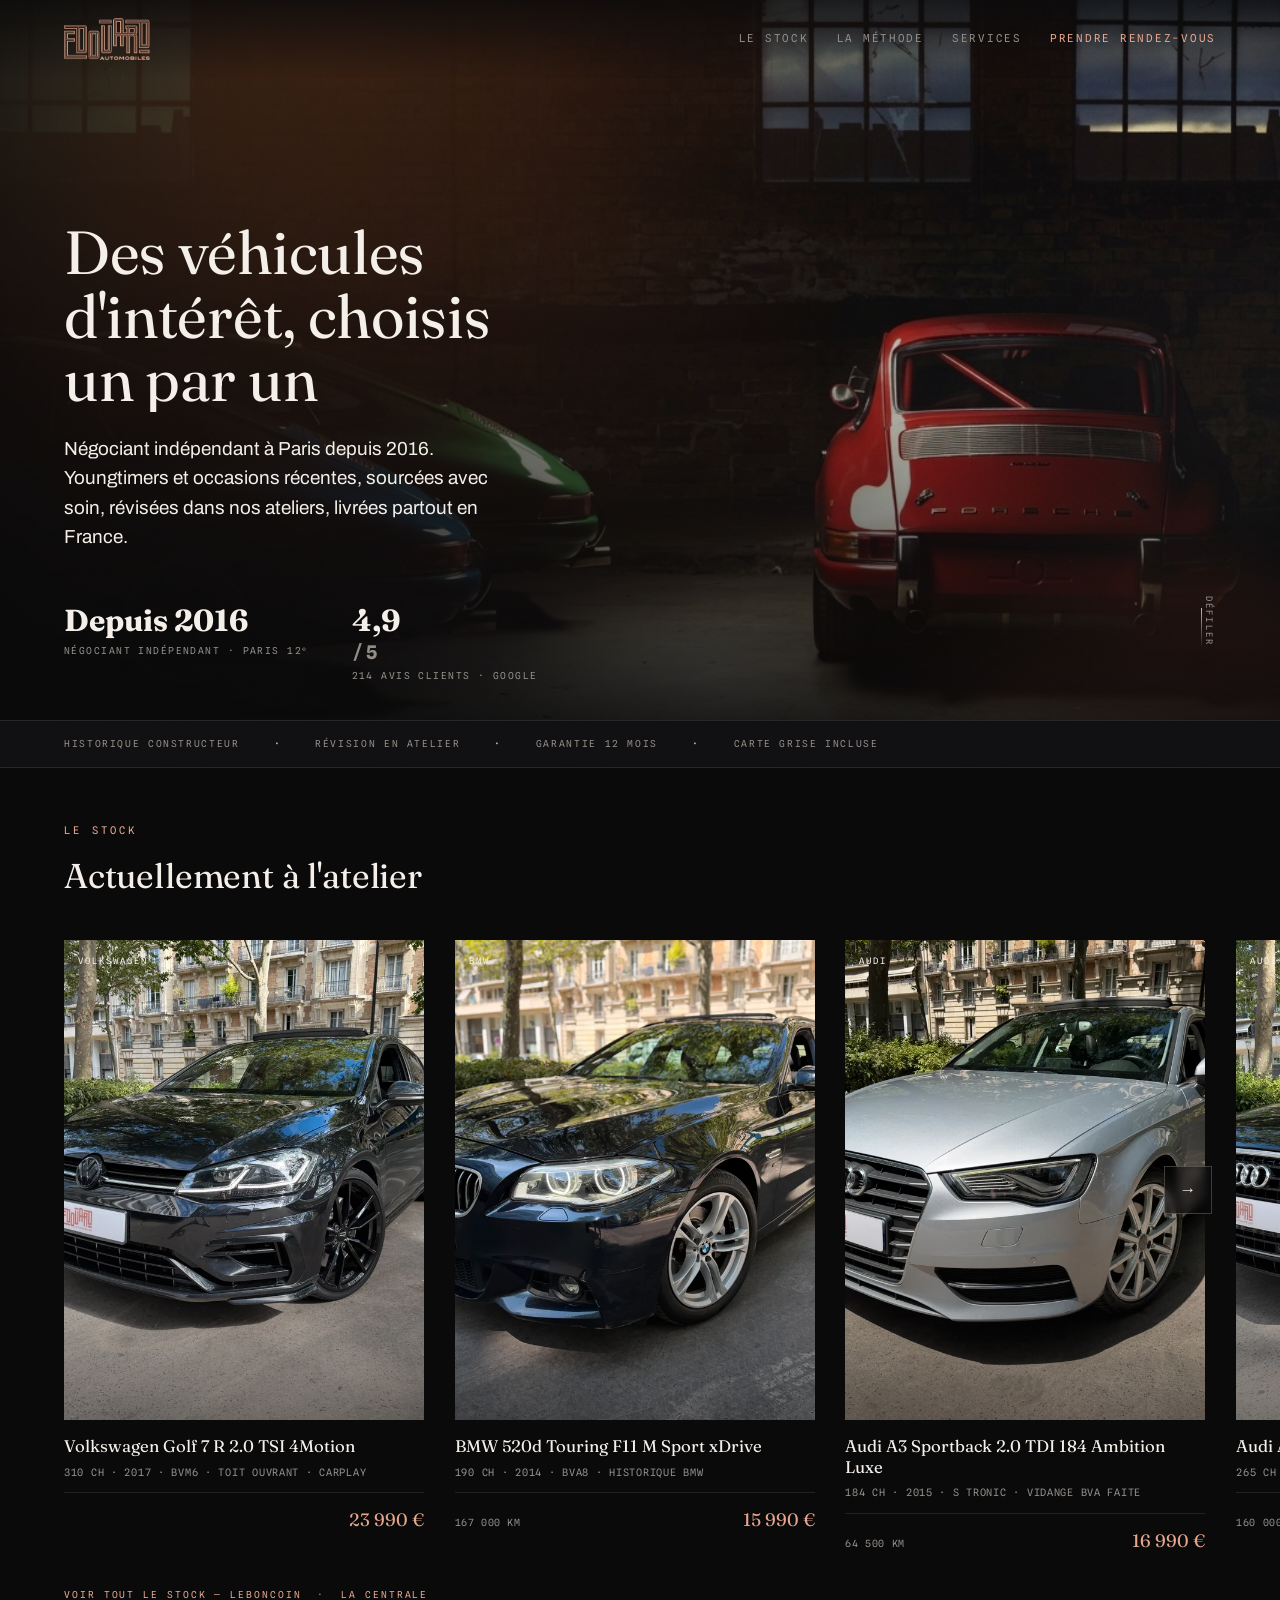
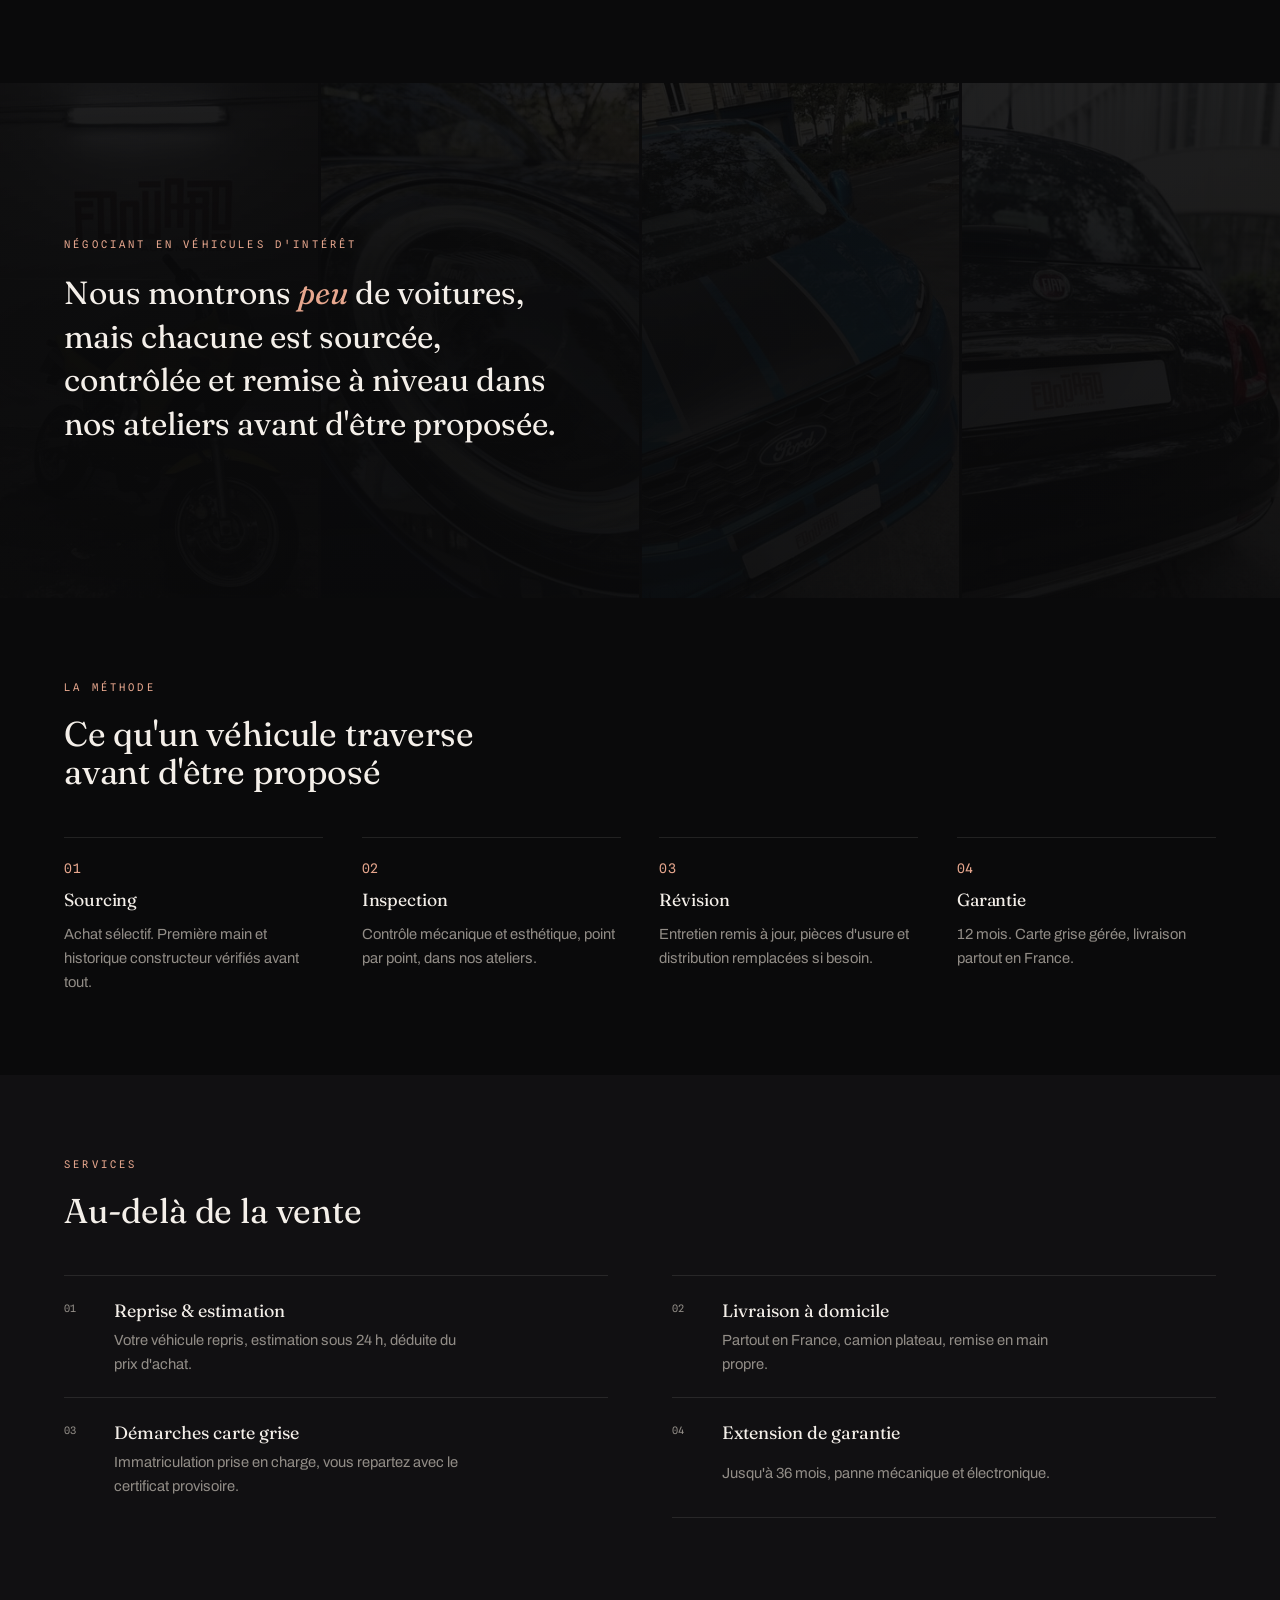
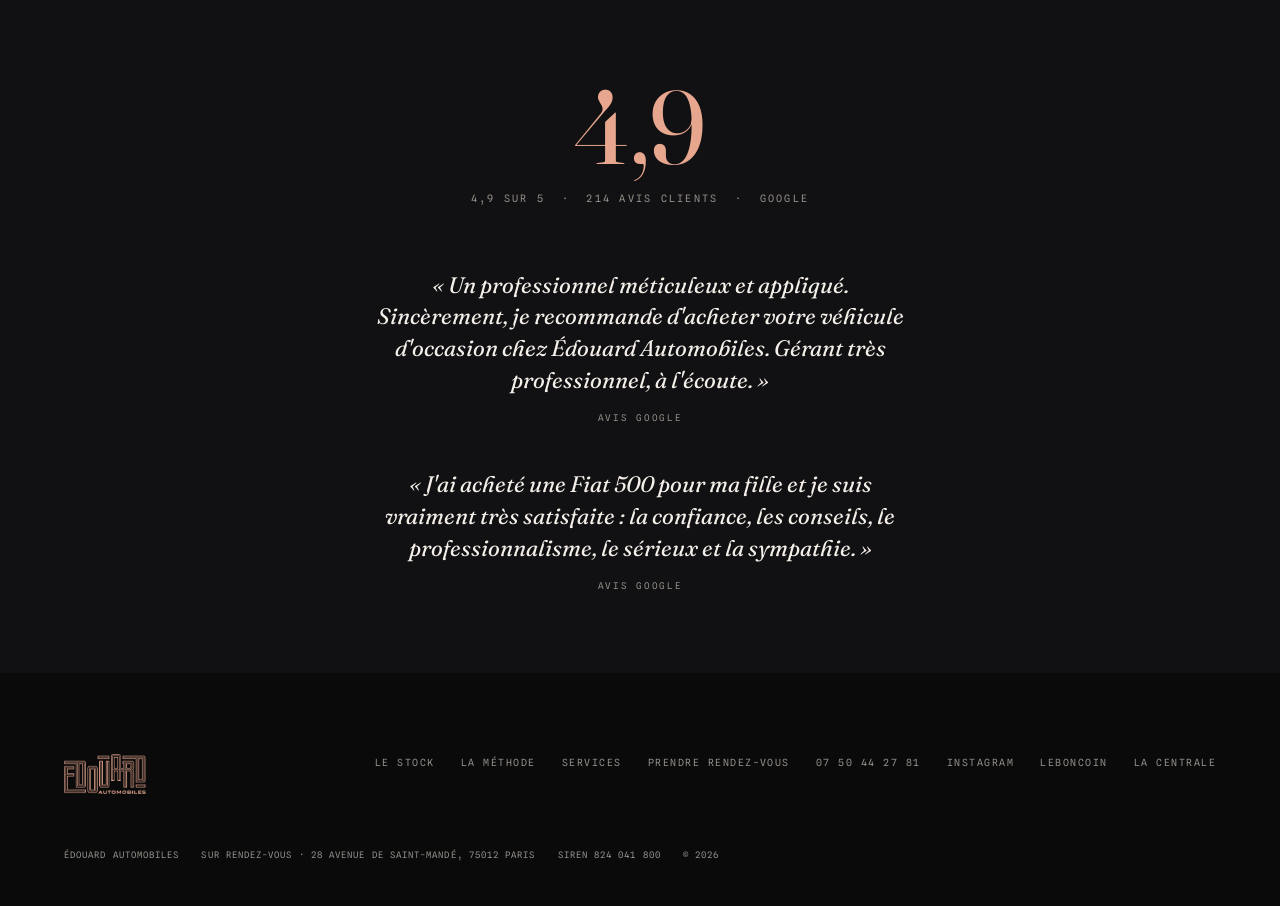
==== index.html @ 1b552046 "Mobile : hero moins compact (100svh, plus d'air) + « 4,9/5 » non sécable Co-Authored-By: Claude Sonn" ====
<!DOCTYPE html>
<html lang="fr">
<head>
<meta charset="UTF-8" />
<meta name="viewport" content="width=device-width, initial-scale=1" />
<title>Édouard Automobiles — Négociant en véhicules d'intérêt à Paris 12ᵉ</title>
<meta name="description" content="Négociant indépendant depuis 2016. Youngtimers et occasions récentes sourcées avec soin, révisées en atelier, garanties 12 mois. Livraison partout en France. Visite sur rendez-vous, Paris 12ᵉ." />
<meta name="theme-color" content="#0a0a0b" />
<link rel="icon" href="assets/favicon.svg" type="image/svg+xml" />
<meta property="og:title" content="Édouard Automobiles" />
<meta property="og:description" content="Négociant en véhicules d'intérêt à Paris 12ᵉ depuis 2016. Sélection, atelier, garantie 12 mois, livraison France entière." />
<meta property="og:image" content="assets/img/youngtimerporsche.jpg" />
<meta property="og:type" content="website" />
<meta property="og:locale" content="fr_FR" />
<link rel="preconnect" href="https://fonts.googleapis.com" />
<link rel="preconnect" href="https://fonts.gstatic.com" crossorigin />
<link href="https://fonts.googleapis.com/css2?family=Archivo:wght@400;500;600&family=Fraunces:ital,opsz,wght@0,9..144,400;0,9..144,500;1,9..144,400&family=Spline+Sans+Mono:wght@400;500&display=swap" rel="stylesheet" />
<link rel="stylesheet" href="assets/styles.css?v=15" />
<script type="application/ld+json">
{
  "@context": "https://schema.org",
  "@type": "AutoDealer",
  "name": "Édouard Automobiles",
  "description": "Négociant indépendant en véhicules d'intérêt : youngtimers et occasions récentes, sourcées, révisées en atelier et garanties 12 mois.",
  "email": "edouard.automobiles@gmail.com",
  "telephone": "+33750442781",
  "priceRange": "€€",
  "address": {
    "@type": "PostalAddress",
    "streetAddress": "28 avenue de Saint-Mandé",
    "postalCode": "75012",
    "addressLocality": "Paris",
    "addressCountry": "FR"
  },
  "areaServed": "France",
  "openingHoursSpecification": [
    { "@type": "OpeningHoursSpecification", "dayOfWeek": ["Monday","Tuesday","Wednesday","Thursday","Friday"], "opens": "09:00", "closes": "18:30" },
    { "@type": "OpeningHoursSpecification", "dayOfWeek": "Saturday", "opens": "09:00", "closes": "13:00" }
  ],
  "aggregateRating": {
    "@type": "AggregateRating",
    "ratingValue": "4.9",
    "reviewCount": "214",
    "bestRating": "5"
  },
  "sameAs": [
    "https://www.instagram.com/edouard.automobiles/",
    "https://www.leboncoin.fr/boutique/53427/edouard_automobiles.htm",
    "https://pros.lacentrale.fr/C044104/"
  ]
}
</script>
</head>
<body>

<div class="intro" id="intro" aria-hidden="true">
  <img src="assets/img/logo-edouard.png" alt="" />
</div>

<header class="hd" id="hd">
  <a href="#top" class="hd-logo" aria-label="Édouard Automobiles — accueil">
    <img src="assets/img/logo-edouard.png" alt="Édouard Automobiles" />
  </a>
  <nav class="nav" id="nav" aria-label="Navigation principale">
    <a href="#stock">Le stock</a>
    <a href="#methode">La méthode</a>
    <a href="#services">Services</a>
    <a href="contact.html" class="n-cta">Prendre rendez-vous</a>
  </nav>
  <button class="burger" id="burger" aria-expanded="false" aria-controls="nav" aria-label="Ouvrir le menu">
    <span></span><span></span><span></span>
  </button>
</header>

<main id="main">
<span id="top"></span>

<!-- ===================== HERO ===================== -->
<section class="hero" id="hero">
  <div class="hero-media" id="hero-media">
    <img src="assets/img/youngtimerporsche.jpg" alt="Trois youngtimers dans l'atelier au petit matin" fetchpriority="high" />
  </div>
  <div class="hero-in">
    <h1>
      <span class="line"><span>Des véhicules</span></span>
      <span class="line"><span>d'intérêt, choisis</span></span>
      <span class="line"><span>un par un</span></span>
    </h1>
    <p class="lede measure">Négociant indépendant à Paris depuis 2016. Youngtimers et occasions
      récentes, sourcées avec soin, révisées dans nos ateliers, livrées partout en France.</p>
    <div class="hero-stats">
      <div class="stat"><b>Depuis 2016</b><span>Négociant indépendant · Paris 12ᵉ</span></div>
      <div class="stat"><b>4,9<span class="u">/5</span></b><span>214 avis clients · Google</span></div>
    </div>
  </div>
  <span class="scroll-cue" aria-hidden="true">Défiler</span>
</section>

<!-- ===================== BANDEAU CONFIANCE ===================== -->
<div class="trust" role="list" aria-label="Nos garanties">
  <ul>
    <li role="listitem">Historique constructeur</li>
    <li role="listitem">Révision en atelier</li>
    <li role="listitem">Garantie 12 mois</li>
    <li role="listitem">Carte grise incluse</li>
  </ul>
</div>

<!-- ===================== LE STOCK ===================== -->
<section class="movement" id="stock">
  <div class="mv-head reveal">
    <p class="kicker">Le stock</p>
    <h2>Actuellement à l'atelier</h2>
  </div>
  <div class="slider" id="slider">
    <button type="button" class="s-arrow s-prev" id="s-prev" aria-label="Véhicules précédents">&larr;</button>
    <div class="gallery" id="stock-gallery" role="list" aria-label="Véhicules en stock">
      <!-- injecté depuis assets/stock.js -->
    </div>
    <button type="button" class="s-arrow s-next" id="s-next" aria-label="Véhicules suivants">&rarr;</button>
  </div>
  <p class="gallery-hint reveal">
    <a href="https://www.leboncoin.fr/boutique/53427/edouard_automobiles.htm" target="_blank" rel="noopener">Voir tout le stock — Leboncoin</a>
    &nbsp;·&nbsp;
    <a href="https://pros.lacentrale.fr/C044104/" target="_blank" rel="noopener">La Centrale</a>
  </p>
</section>

<!-- ===================== ATELIER — PATCHWORK ===================== -->
<section class="movement manifesto patchwork" aria-label="L'atelier Édouard Automobiles">
  <div class="pw-grid" aria-hidden="true">
    <img src="assets/img/atmo-1.jpg" alt="" loading="lazy" />
    <img src="assets/img/atmo-2.jpg" alt="" loading="lazy" />
    <img src="assets/img/atmo-3.jpg" alt="" loading="lazy" />
    <img src="assets/img/atmo-4.jpg" alt="" loading="lazy" />
    <img src="assets/img/atmo-5.jpg" alt="" loading="lazy" />
    <img src="assets/img/atmo-6.jpg" alt="" loading="lazy" />
    <img src="assets/img/atmo-7.jpg" alt="" loading="lazy" />
    <img src="assets/img/atmo-8.jpg" alt="" loading="lazy" />
  </div>
  <div class="pw-text">
    <p class="kicker reveal">Négociant en véhicules d'intérêt</p>
    <p class="big reveal d1">Nous montrons <em>peu</em> de voitures, mais chacune est
      sourcée, contrôlée et remise à niveau dans nos ateliers avant d'être proposée.</p>
  </div>
</section>

<!-- ===================== LA MÉTHODE ===================== -->
<section class="movement" id="methode">
  <div class="mv-head reveal">
    <p class="kicker">La méthode</p>
    <h2>Ce qu'un véhicule traverse avant d'être proposé</h2>
  </div>
  <div class="steps">
    <div class="step reveal">
      <div class="num">01</div>
      <h3>Sourcing</h3>
      <p>Achat sélectif. Première main et historique constructeur vérifiés avant tout.</p>
    </div>
    <div class="step reveal">
      <div class="num">02</div>
      <h3>Inspection</h3>
      <p>Contrôle mécanique et esthétique, point par point, dans nos ateliers.</p>
    </div>
    <div class="step reveal">
      <div class="num">03</div>
      <h3>Révision</h3>
      <p>Entretien remis à jour, pièces d'usure et distribution remplacées si besoin.</p>
    </div>
    <div class="step reveal">
      <div class="num">04</div>
      <h3>Garantie</h3>
      <p>12 mois. Carte grise gérée, livraison partout en France.</p>
    </div>
  </div>
</section>

<!-- ===================== SERVICES ===================== -->
<section class="movement manifesto" id="services">
  <div class="mv-head reveal">
    <p class="kicker">Services</p>
    <h2>Au-delà de la vente</h2>
  </div>
  <div class="services">
    <div class="svc reveal"><span class="ix" aria-hidden="true">01</span><div class="t">Reprise &amp; estimation</div><div class="g">Votre véhicule repris, estimation sous 24&nbsp;h, déduite du prix d'achat.</div></div>
    <div class="svc reveal"><span class="ix" aria-hidden="true">02</span><div class="t">Livraison à domicile</div><div class="g">Partout en France, camion plateau, remise en main propre.</div></div>
    <div class="svc reveal"><span class="ix" aria-hidden="true">03</span><div class="t">Démarches carte grise</div><div class="g">Immatriculation prise en charge, vous repartez avec le certificat provisoire.</div></div>
    <div class="svc reveal"><span class="ix" aria-hidden="true">04</span><div class="t">Extension de garantie</div><div class="g">Jusqu'à 36&nbsp;mois, panne mécanique et électronique.</div></div>
  </div>
</section>

<!-- ===================== PREUVE ===================== -->
<section class="movement proof" id="avis">
  <div class="score" data-count="4.9" data-decimals="1" aria-hidden="true">4,9</div>
  <p class="score-cap">4,9 sur 5 &nbsp;·&nbsp; 214 avis clients &nbsp;·&nbsp; Google</p>
  <div class="quotes reveal">
    <blockquote>
      « Un professionnel méticuleux et appliqué. Sincèrement, je recommande d'acheter votre
      véhicule d'occasion chez Édouard Automobiles. Gérant très professionnel, à l'écoute. »
      <footer>Avis Google</footer>
    </blockquote>
    <blockquote>
      « J'ai acheté une Fiat 500 pour ma fille et je suis vraiment très satisfaite : la confiance,
      les conseils, le professionnalisme, le sérieux et la sympathie. »
      <footer>Avis Google</footer>
    </blockquote>
  </div>
</section>

</main>

<footer class="ft">
  <div class="ft-top">
    <a href="#top" class="ft-logo" aria-label="Édouard Automobiles">
      <img src="assets/img/logo-edouard.png" alt="Édouard Automobiles" />
    </a>
    <nav class="ft-nav" aria-label="Pied de page">
      <a href="#stock">Le stock</a>
      <a href="#methode">La méthode</a>
      <a href="#services">Services</a>
      <a href="contact.html">Prendre rendez-vous</a>
      <a href="tel:+33750442781">07 50 44 27 81</a>
      <a href="https://www.instagram.com/edouard.automobiles/" target="_blank" rel="noopener">Instagram</a>
      <a href="https://www.leboncoin.fr/boutique/53427/edouard_automobiles.htm" target="_blank" rel="noopener">Leboncoin</a>
      <a href="https://pros.lacentrale.fr/C044104/" target="_blank" rel="noopener">La Centrale</a>
    </nav>
  </div>
  <div class="ft-legal">
    <span>Édouard Automobiles</span>
    <span>Sur rendez-vous · 28 avenue de Saint-Mandé, 75012 Paris</span>
    <span>SIREN 824 041 800</span>
    <span>© <span id="year">2026</span></span>
  </div>
</footer>

<script src="assets/stock.js?v=15"></script>
<script src="assets/main.js?v=15"></script>
</body>
</html>
---- assets/styles.css ----
/* =========================================================
   Édouard Automobiles — « Galerie cinématique »
   Photo plein cadre, interface effacée, mouvement lent.
   Univers unique assumé : noir + salmon du logo. Pas de mode clair.
   ========================================================= */

:root {
  --noir:       #0a0a0b;
  --noir-2:     #111012;
  --noir-3:     #16151a;
  --salmon:     #e7a78e;
  --salmon-dim: #c88d76;
  --craie:      #f4efe9;
  --craie-dim:  #928d87;
  --voile:      rgba(244, 239, 233, 0.10);
  --voile-fort: rgba(244, 239, 233, 0.22);

  --serif: "Fraunces", "Hoefler Text", Georgia, "Times New Roman", serif;
  --sans:  "Archivo", -apple-system, BlinkMacSystemFont, "Segoe UI", Roboto, sans-serif;
  --mono:  "Spline Sans Mono", ui-monospace, "SF Mono", Menlo, monospace;

  --gutter: clamp(18px, 5vw, 72px);
  --ease: cubic-bezier(.22, .61, .36, 1);
  --slow: cubic-bezier(.16, .84, .44, 1);
}

* { box-sizing: border-box; }

html {
  -webkit-text-size-adjust: 100%;
  scroll-behavior: smooth;
  color-scheme: dark;
}

body {
  margin: 0;
  background: var(--noir);
  color: var(--craie);
  font-family: var(--sans);
  font-size: 16px;
  line-height: 1.62;
  font-weight: 400;
  -webkit-font-smoothing: antialiased;
  text-rendering: optimizeLegibility;
  overflow-x: hidden;
}

body::after {
  content: "";
  position: fixed;
  inset: 0;
  pointer-events: none;
  z-index: 300;
  opacity: 0.04;
  mix-blend-mode: soft-light;
  background-image: url("data:image/svg+xml,%3Csvg xmlns='http://www.w3.org/2000/svg' width='200' height='200'%3E%3Cfilter id='n'%3E%3CfeTurbulence type='fractalNoise' baseFrequency='0.82' numOctaves='3' stitchTiles='stitch'/%3E%3C/filter%3E%3Crect width='100%25' height='100%25' filter='url(%23n)'/%3E%3C/svg%3E");
}

img, svg, iframe { display: block; max-width: 100%; }
a { color: inherit; text-decoration: none; }
:focus-visible { outline: 2px solid var(--salmon); outline-offset: 4px; }

@media (prefers-reduced-motion: reduce) {
  html { scroll-behavior: auto; }
  *, *::before, *::after { transition-duration: .001ms !important; animation-duration: .001ms !important; animation-iteration-count: 1 !important; }
}

/* ---------- typographie ---------- */
h1, h2, h3 { font-family: var(--serif); font-weight: 400; margin: 0; letter-spacing: -.005em; text-wrap: balance; font-optical-sizing: auto; }
h1 { font-size: clamp(2.05rem, 1.4rem + 3vw, 3.9rem); line-height: 1.05; }
h2 { font-size: clamp(1.5rem, 1.1rem + 1.5vw, 2.15rem); line-height: 1.12; }
h3 { font-size: 1.1rem; line-height: 1.25; }

p { margin: 0; }

.measure { max-width: 44ch; }
.measure-wide { max-width: 62ch; }

.kicker {
  font-family: var(--mono);
  font-size: .66rem;
  letter-spacing: .3em;
  text-transform: uppercase;
  color: var(--salmon);
  margin: 0 0 18px;
}
.spec {
  font-family: var(--mono);
  font-size: .72rem;
  letter-spacing: .1em;
  text-transform: uppercase;
  color: var(--craie-dim);
  font-variant-numeric: tabular-nums;
}
.lede {
  font-size: clamp(1rem, .95rem + .3vw, 1.18rem);
  line-height: 1.55;
  color: var(--craie);
}

/* ---------- reveal ---------- */
.js .reveal { opacity: 0; transform: translateY(18px); transition: opacity .9s var(--slow), transform .9s var(--slow); }
.js .reveal.in { opacity: 1; transform: none; }
.js .reveal.d1 { transition-delay: .07s; }
.js .reveal.d2 { transition-delay: .14s; }
.js .reveal.d3 { transition-delay: .21s; }

/* =========================================================
   Séquence d'intro
   ========================================================= */
.intro {
  position: fixed;
  inset: 0;
  z-index: 1000;
  background: var(--noir);
  display: grid;
  place-items: center;
  transition: opacity .5s var(--ease), visibility .5s;
}
.intro img {
  width: min(56vw, 300px);
  height: auto;
  opacity: 0;
  transform: scale(1.05);
  filter: blur(6px);
  animation: introLogo 1s var(--slow) forwards;
}
@keyframes introLogo {
  0%   { opacity: 0; transform: scale(1.05); filter: blur(6px); }
  45%  { opacity: 1; filter: blur(0); transform: scale(1); }
  100% { opacity: 1; transform: scale(.97); }
}
.intro.done { opacity: 0; visibility: hidden; pointer-events: none; }
.no-intro .intro { display: none; }

/* =========================================================
   Header
   ========================================================= */
.hd {
  position: fixed;
  top: 0; left: 0; right: 0;
  z-index: 200;
  display: flex;
  align-items: center;
  justify-content: space-between;
  gap: 24px;
  padding: 18px var(--gutter);
  transition: padding .4s var(--ease), background .4s var(--ease);
}
.hd::before {
  content: "";
  position: absolute;
  inset: 0;
  background: linear-gradient(180deg, rgba(10, 10, 11, .78), rgba(10, 10, 11, 0));
  opacity: 1;
  transition: opacity .4s var(--ease);
  pointer-events: none;
}
.hd.scrolled {
  padding-top: 12px;
  padding-bottom: 12px;
  background: rgba(10, 10, 11, .82);
  backdrop-filter: blur(12px);
}
.hd.scrolled::before { opacity: 0; }

.hd-logo { position: relative; z-index: 1; display: block; }
.hd-logo img {
  height: 42px;
  width: auto;
  transition: height .4s var(--ease);
}
.hd.scrolled .hd-logo img { height: 34px; }

.nav { position: relative; z-index: 1; display: flex; align-items: center; gap: 28px; }
.nav a {
  font-family: var(--mono);
  font-size: .68rem;
  letter-spacing: .16em;
  text-transform: uppercase;
  color: var(--craie-dim);
  transition: color .3s var(--ease);
}
.nav a:hover, .nav a[aria-current="page"] { color: var(--craie); }
.nav .n-cta { color: var(--salmon); }
.nav .n-cta:hover { color: var(--salmon-dim); }

.burger {
  position: relative; z-index: 1;
  display: none;
  width: 42px; height: 42px;
  background: transparent; border: 0; cursor: pointer; padding: 0;
}
.burger span { display: block; width: 21px; height: 1.5px; background: var(--craie); margin: 5px auto; transition: transform .3s var(--ease), opacity .3s var(--ease); }
.burger[aria-expanded="true"] span:nth-child(1) { transform: translateY(6.5px) rotate(45deg); }
.burger[aria-expanded="true"] span:nth-child(2) { transform: scaleX(0); opacity: 0; }
.burger[aria-expanded="true"] span:nth-child(3) { transform: translateY(-6.5px) rotate(-45deg); }

@media (max-width: 820px) {
  .burger { display: block; }
  .nav {
    position: fixed;
    inset: 0 0 0 auto;
    width: min(78vw, 300px);
    flex-direction: column;
    align-items: flex-start;
    justify-content: center;
    gap: 4px;
    padding: 0 var(--gutter);
    background: var(--noir-2);
    transform: translateX(100%);
    transition: transform .45s var(--slow);
  }
  .nav.open { transform: none; }
  .nav a { font-size: .8rem; padding: 13px 0; letter-spacing: .14em; }
}

/* =========================================================
   Hero
   ========================================================= */
.hero {
  position: relative;
  min-height: clamp(560px, 80vh, 760px);
  display: flex;
  align-items: flex-end;
  overflow: hidden;
  background: var(--noir);
}
.hero-media {
  position: absolute;
  inset: 0;
  z-index: 0;
  overflow: hidden;
}
.hero-media img {
  width: 100%;
  height: 120%;
  object-fit: cover;
  object-position: 62% center;
  will-change: transform;
}
.hero-media::after {
  content: "";
  position: absolute;
  inset: 0;
  background:
    linear-gradient(90deg, rgba(10, 10, 11, .9) 0%, rgba(10, 10, 11, .46) 42%, rgba(10, 10, 11, .08) 78%),
    linear-gradient(0deg, rgba(10, 10, 11, .85) 0%, rgba(10, 10, 11, .2) 40%, rgba(10, 10, 11, 0) 66%);
}
.hero-in {
  position: relative;
  z-index: 1;
  width: 100%;
  padding: clamp(104px, 15vh, 150px) var(--gutter) clamp(24px, 4vh, 44px);
}
.hero h1 { max-width: 17ch; }
.hero h1 .line { display: block; overflow: hidden; }
.hero h1 .line > span { display: block; }
.js .hero h1 .line > span { transform: translateY(110%); transition: transform .7s var(--slow); }
.js .hero.lit h1 .line > span { transform: none; }
.js .hero h1 .line:nth-child(2) > span { transition-delay: .07s; }
.js .hero h1 .line:nth-child(3) > span { transition-delay: .14s; }

.hero .lede { margin-top: 22px; max-width: 42ch; }

.hero-stats {
  display: flex;
  flex-wrap: wrap;
  gap: 12px 44px;
  margin-top: clamp(32px, 6vh, 60px);
}
.hero-stats .stat b {
  display: block;
  white-space: nowrap;
  font-family: var(--serif);
  font-size: clamp(1.4rem, 1.1rem + 1vw, 2rem);
  color: var(--craie);
  line-height: 1;
  font-variant-numeric: tabular-nums;
}
.hero-stats .stat b .u {
  font-size: .62em;
  color: var(--craie-dim);
  vertical-align: baseline;
  margin-left: .04em;
}
.hero-stats .stat span {
  display: block;
  margin-top: 7px;
  font-family: var(--mono);
  font-size: .6rem;
  letter-spacing: .15em;
  text-transform: uppercase;
  color: var(--craie-dim);
}

/* ---------- hero : plus d'air sur mobile ---------- */
@media (max-width: 620px) {
  .hero { min-height: 100svh; }
  .hero-in {
    padding-top: clamp(96px, 20vh, 150px);
    padding-bottom: 34px;
  }
  .hero h1 { max-width: 100%; }
  .hero .lede { margin-top: 20px; max-width: 100%; font-size: 1rem; line-height: 1.5; }
  .hero-stats { margin-top: 36px; gap: 22px 40px; }
}

.scroll-cue {
  position: absolute;
  right: var(--gutter);
  bottom: clamp(40px, 8vh, 92px);
  z-index: 1;
  font-family: var(--mono);
  font-size: .56rem;
  letter-spacing: .24em;
  text-transform: uppercase;
  color: var(--craie-dim);
  writing-mode: vertical-rl;
}
.scroll-cue::after {
  content: "";
  display: block;
  width: 1px;
  height: 40px;
  margin: 12px auto 0;
  background: linear-gradient(var(--salmon), transparent);
}
@media (max-width: 820px) { .scroll-cue { display: none; } }

/* =========================================================
   Mouvements (sections)
   ========================================================= */
.movement { padding: clamp(60px, 9vh, 116px) var(--gutter); position: relative; }
.hero + .movement, .trust + .movement { padding-top: clamp(44px, 6vh, 76px); }

/* ---------- bandeau confiance (sous le hero) ---------- */
.trust {
  background: var(--noir-2);
  border-top: 1px solid var(--voile);
  border-bottom: 1px solid var(--voile);
  padding: 15px var(--gutter);
}
.trust ul {
  list-style: none; margin: 0; padding: 0;
  display: flex; flex-wrap: wrap; align-items: center;
  gap: 8px 0;
  font-family: var(--mono);
  font-size: .6rem;
  letter-spacing: .17em;
  text-transform: uppercase;
  color: var(--craie-dim);
}
.trust li { display: flex; align-items: center; }
.trust li::after {
  content: "\2022";
  color: var(--salmon);
  margin: 0 clamp(14px, 3vw, 34px);
}
.trust li:last-child::after { content: none; }
.mv-head { margin-bottom: clamp(30px, 5vh, 60px); }
.mv-head h2 { margin-top: 6px; max-width: 22ch; }

/* ---------- Le stock : galerie qui défile ---------- */
.gallery {
  display: flex;
  gap: clamp(14px, 2.4vw, 32px);
  overflow-x: auto;
  scroll-snap-type: x mandatory;
  scroll-padding-inline: var(--gutter);
  -webkit-overflow-scrolling: touch;
  padding-bottom: 10px;
  margin: 0 calc(var(--gutter) * -1);
  padding-inline: var(--gutter);
  scrollbar-width: none;
}
.gallery::-webkit-scrollbar { display: none; }

.piece {
  flex: 0 0 min(78vw, 360px);
  scroll-snap-align: start;
  display: block;
}
@media (max-width: 620px) {
  .gallery { scroll-padding-left: var(--gutter); }
  .piece { flex-basis: 84vw; scroll-snap-align: center; }
}
.piece .frame {
  position: relative;
  aspect-ratio: 3 / 4;
  overflow: hidden;
  background: var(--noir-3);
}
.piece .frame img {
  width: 100%;
  height: 100%;
  object-fit: cover;
  transition: transform 1.1s var(--slow), filter .6s var(--ease);
}
.piece:hover .frame img { transform: scale(1.05); filter: brightness(1.08); }
.piece .frame::after {
  content: "";
  position: absolute;
  inset: 0;
  background: linear-gradient(0deg, rgba(10, 10, 11, .55), transparent 46%);
}
.piece .tag {
  position: absolute;
  top: 14px; left: 14px;
  z-index: 1;
  font-family: var(--mono);
  font-size: .56rem;
  letter-spacing: .22em;
  text-transform: uppercase;
  color: var(--craie);
}
.piece.is-sold .frame img { filter: grayscale(.7) brightness(.72); }
.piece.is-sold .tag { color: var(--salmon); }

.piece .caption { padding-top: 16px; }
.piece .caption .name {
  font-family: var(--serif);
  font-size: 1.05rem;
  line-height: 1.22;
  color: var(--craie);
}
.piece .caption .cspec {
  margin-top: 7px;
  font-family: var(--mono);
  font-size: .64rem;
  letter-spacing: .07em;
  text-transform: uppercase;
  color: var(--craie-dim);
}
.piece .caption .row {
  display: flex;
  justify-content: space-between;
  align-items: baseline;
  gap: 16px;
  margin-top: 12px;
  padding-top: 12px;
  border-top: 1px solid var(--voile);
}
.piece .caption .price {
  font-family: var(--serif);
  font-size: 1.12rem;
  color: var(--salmon);
  font-variant-numeric: tabular-nums;
}
.piece .caption .km { font-family: var(--mono); font-size: .62rem; letter-spacing: .06em; text-transform: uppercase; color: var(--craie-dim); }

/* ---------- Flèches du slider (au niveau des cartes) ---------- */
.slider { position: relative; }
.s-arrow {
  position: absolute;
  top: 40%;
  transform: translateY(-50%);
  z-index: 3;
  width: 48px; height: 48px;
  display: grid; place-items: center;
  background: rgba(10, 10, 11, .58);
  -webkit-backdrop-filter: blur(4px);
  backdrop-filter: blur(4px);
  border: 1px solid var(--voile-fort);
  color: var(--craie);
  font-size: 1.05rem;
  cursor: pointer;
  transition: opacity .3s var(--ease), border-color .3s var(--ease), color .3s var(--ease), background .3s var(--ease);
}
.s-arrow:hover:not(:disabled) { border-color: var(--salmon); color: var(--salmon); background: rgba(10, 10, 11, .82); }
.s-arrow:disabled { opacity: 0; pointer-events: none; }
.s-prev { left: 4px; }
.s-next { right: 4px; }
@media (max-width: 620px) { .s-arrow { display: none; } }

.gallery-hint {
  margin-top: 22px;
  font-family: var(--mono);
  font-size: .6rem;
  letter-spacing: .2em;
  text-transform: uppercase;
  color: var(--craie-dim);
}
.gallery-hint a { color: var(--salmon); }

.stock-empty { font-family: var(--mono); font-size: .8rem; letter-spacing: .06em; color: var(--craie-dim); }

/* ---------- Manifeste ---------- */
.manifesto { background: var(--noir-2); }
.manifesto .big {
  font-family: var(--serif);
  font-size: clamp(1.3rem, 1.05rem + 1.2vw, 2rem);
  line-height: 1.36;
  max-width: 24ch;
}
.manifesto .big em { font-style: italic; color: var(--salmon); }

/* ---------- Patchwork atelier (derrière le manifeste) ---------- */
.patchwork {
  position: relative;
  overflow: hidden;
  isolation: isolate;
  padding-block: clamp(84px, 17vh, 200px);
}
.pw-grid {
  position: absolute;
  inset: 0;
  z-index: -2;
  display: grid;
  grid-template-columns: repeat(4, 1fr);
  grid-auto-rows: 1fr;
  gap: 3px;
}
.pw-grid img {
  width: 100%; height: 100%;
  object-fit: cover;
  filter: grayscale(.35) brightness(.5) contrast(1.02);
}
.patchwork::after {
  content: "";
  position: absolute;
  inset: 0;
  z-index: -1;
  background:
    radial-gradient(120% 90% at 20% 50%, rgba(10, 10, 11, .92), rgba(10, 10, 11, .58) 60%),
    linear-gradient(0deg, rgba(10, 10, 11, .8), rgba(10, 10, 11, .5));
}
.pw-text { position: relative; }
@media (max-width: 720px) {
  .pw-grid { grid-template-columns: repeat(2, 1fr); }
  .patchwork::after { background: rgba(10, 10, 11, .78); }
}

/* ---------- La méthode : bande en 4 temps ---------- */
.steps {
  display: grid;
  grid-template-columns: 1fr;
  gap: 0;
}
.step {
  padding: 22px 0;
  border-top: 1px solid var(--voile);
  display: grid;
  grid-template-columns: 44px 1fr;
  gap: 4px 18px;
  align-items: baseline;
  transition: border-color .3s var(--ease);
}
.step:last-child { border-bottom: 1px solid var(--voile); }
.step .num {
  grid-row: span 2;
  font-family: var(--mono);
  font-size: .82rem;
  letter-spacing: .04em;
  color: var(--salmon);
  padding-top: 3px;
}
.step h3 { color: var(--craie); }
.step p { color: var(--craie-dim); font-size: .92rem; max-width: 42ch; }
.step:hover { border-top-color: var(--salmon); }

@media (min-width: 780px) {
  .steps { grid-template-columns: repeat(4, 1fr); gap: 0 clamp(20px, 3vw, 44px); }
  .step {
    grid-template-columns: 1fr;
    border-top: 1px solid var(--voile);
    border-bottom: 0;
    padding: 20px 0 0;
    align-content: start;
    gap: 10px;
  }
  .step:last-child { border-bottom: 0; }
  .step .num { grid-row: auto; padding-top: 0; }
  .step p { margin-top: 2px; }
}

/* ---------- Services ---------- */
.services { display: grid; grid-template-columns: 1fr; }
.svc {
  display: grid;
  grid-template-columns: 34px 1fr;
  gap: 4px 16px;
  padding: 20px 0;
  border-top: 1px solid var(--voile);
  transition: border-color .3s var(--ease);
}
.svc:last-child { border-bottom: 1px solid var(--voile); }
.svc .ix { grid-row: span 2; font-family: var(--mono); font-size: .64rem; color: var(--craie-dim); padding-top: 4px; }
.svc .t { font-family: var(--serif); font-size: 1.12rem; color: var(--craie); transition: color .3s var(--ease); }
.svc .g { color: var(--craie-dim); font-size: .92rem; max-width: 44ch; }
.svc:hover .t { color: var(--salmon); }
.svc:hover { border-top-color: var(--salmon); }

@media (min-width: 900px) {
  .services { grid-template-columns: 1fr 1fr; column-gap: clamp(32px, 5vw, 80px); }
  .services .svc:nth-child(2) { border-top: 1px solid var(--voile); }
}

/* ---------- Preuve / avis ---------- */
.proof { background: var(--noir-2); text-align: center; }
.proof .score {
  font-family: var(--serif);
  font-size: clamp(3rem, 2rem + 6vw, 6.5rem);
  line-height: .9;
  color: var(--salmon);
  font-variant-numeric: tabular-nums;
}
.proof .score-cap {
  margin-top: 16px;
  font-family: var(--mono);
  font-size: .64rem;
  letter-spacing: .22em;
  text-transform: uppercase;
  color: var(--craie-dim);
}
.proof .quotes {
  margin-top: clamp(40px, 7vh, 80px);
  display: grid;
  gap: clamp(28px, 5vh, 52px);
  max-width: 60ch;
  margin-inline: auto;
}
.proof blockquote {
  margin: 0;
  font-family: var(--serif);
  font-style: italic;
  font-size: clamp(1.05rem, .95rem + .6vw, 1.4rem);
  line-height: 1.42;
  color: var(--craie);
}
.proof blockquote footer {
  margin-top: 14px;
  font-family: var(--mono);
  font-style: normal;
  font-size: .58rem;
  letter-spacing: .18em;
  text-transform: uppercase;
  color: var(--craie-dim);
}

/* =========================================================
   Page Contact
   ========================================================= */
.page-hero {
  padding: clamp(116px, 16vh, 180px) var(--gutter) clamp(40px, 7vh, 80px);
}
.page-hero h1 { max-width: 15ch; }
.page-hero .lede { margin-top: 20px; }

.contact-grid { display: grid; gap: clamp(40px, 8vh, 84px); padding: 0 var(--gutter) clamp(80px, 14vh, 170px); }
@media (min-width: 900px) { .contact-grid { grid-template-columns: 1fr 1fr; gap: clamp(40px, 6vw, 96px); } }

.contact-info dl { display: grid; grid-template-columns: max-content 1fr; gap: 12px 26px; margin: 0 0 40px; }
.contact-info dt { font-family: var(--mono); font-size: .6rem; letter-spacing: .16em; text-transform: uppercase; color: var(--craie-dim); padding-top: 5px; }
.contact-info dd { margin: 0; font-size: 1rem; }
.contact-info dd a:hover { color: var(--salmon); }

.cform { display: grid; gap: 20px; max-width: 460px; }
.cform label { display: grid; gap: 9px; font-family: var(--mono); font-size: .62rem; letter-spacing: .16em; text-transform: uppercase; color: var(--craie); }
.cform input, .cform textarea {
  font-family: var(--sans);
  font-size: 1rem;
  color: var(--craie);
  background: rgba(244, 239, 233, 0.03);
  border: 0;
  border-bottom: 1.5px solid var(--voile-fort);
  padding: 12px;
  transition: border-color .3s var(--ease), background .3s var(--ease);
}
.cform input::placeholder, .cform textarea::placeholder { color: var(--craie-dim); }
.cform input:focus, .cform textarea:focus { outline: 0; border-bottom-color: var(--salmon); background: rgba(244, 239, 233, 0.06); }
.cform textarea { resize: vertical; min-height: 92px; }

.link-btn {
  justify-self: start;
  margin-top: 4px;
  font-family: var(--mono);
  font-size: .7rem;
  letter-spacing: .2em;
  text-transform: uppercase;
  color: var(--salmon);
  background: transparent;
  border: 0;
  padding: 6px 0;
  cursor: pointer;
  position: relative;
}
.link-btn::after {
  content: "";
  position: absolute;
  left: 0; right: 0; bottom: 0;
  height: 1px;
  background: var(--salmon);
  transform-origin: left;
  transition: transform .4s var(--ease);
}
.link-btn:hover::after { transform: scaleX(.6); }
.cform-note { font-family: var(--mono); font-size: .56rem; letter-spacing: .1em; text-transform: uppercase; color: var(--craie-dim); }

.contact-map { position: relative; min-height: 320px; background: var(--noir-3); }
.contact-map iframe { position: absolute; inset: 0; width: 100%; height: 100%; border: 0; filter: grayscale(1) invert(.92) contrast(.9) hue-rotate(180deg) brightness(.9); }
.contact-map .stamp {
  position: absolute;
  left: 16px; bottom: 14px;
  font-family: var(--mono);
  font-size: .56rem;
  letter-spacing: .2em;
  text-transform: uppercase;
  color: var(--craie);
  background: rgba(10, 10, 11, .7);
  padding: 6px 10px;
}

/* =========================================================
   Footer
   ========================================================= */
.ft { background: var(--noir); padding: clamp(56px, 9vh, 104px) var(--gutter) 44px; }
.ft-top { display: grid; gap: 34px; }
@media (min-width: 720px) { .ft-top { grid-template-columns: 1fr auto; align-items: start; } }
.ft-logo img { height: 40px; width: auto; }
.ft-nav { display: flex; flex-wrap: wrap; gap: 12px 26px; font-family: var(--mono); font-size: .62rem; letter-spacing: .15em; text-transform: uppercase; color: var(--craie-dim); }
.ft-nav a:hover { color: var(--craie); }
.ft-legal {
  margin-top: clamp(34px, 6vh, 64px);
  display: flex;
  flex-wrap: wrap;
  gap: 8px 22px;
  font-family: var(--mono);
  font-size: .56rem;
  letter-spacing: .12em;
  text-transform: uppercase;
  color: var(--craie-dim);
}
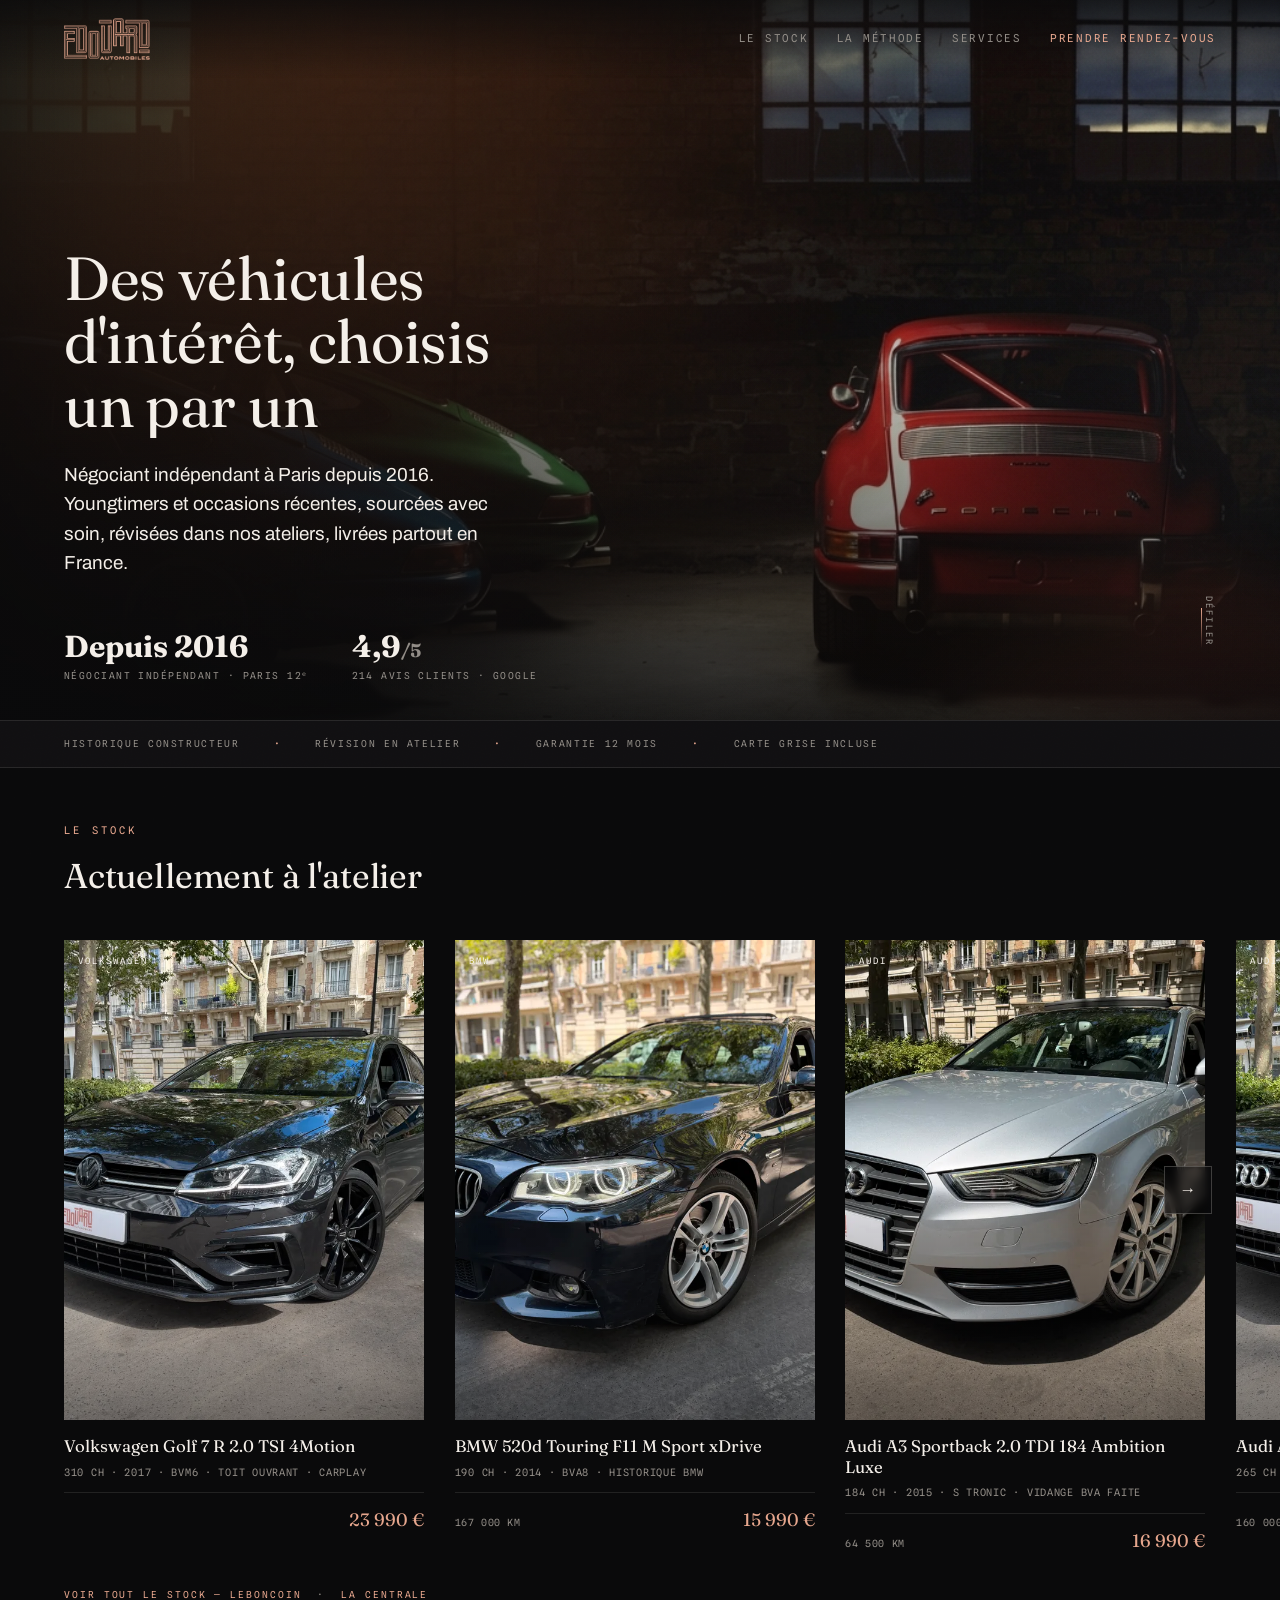
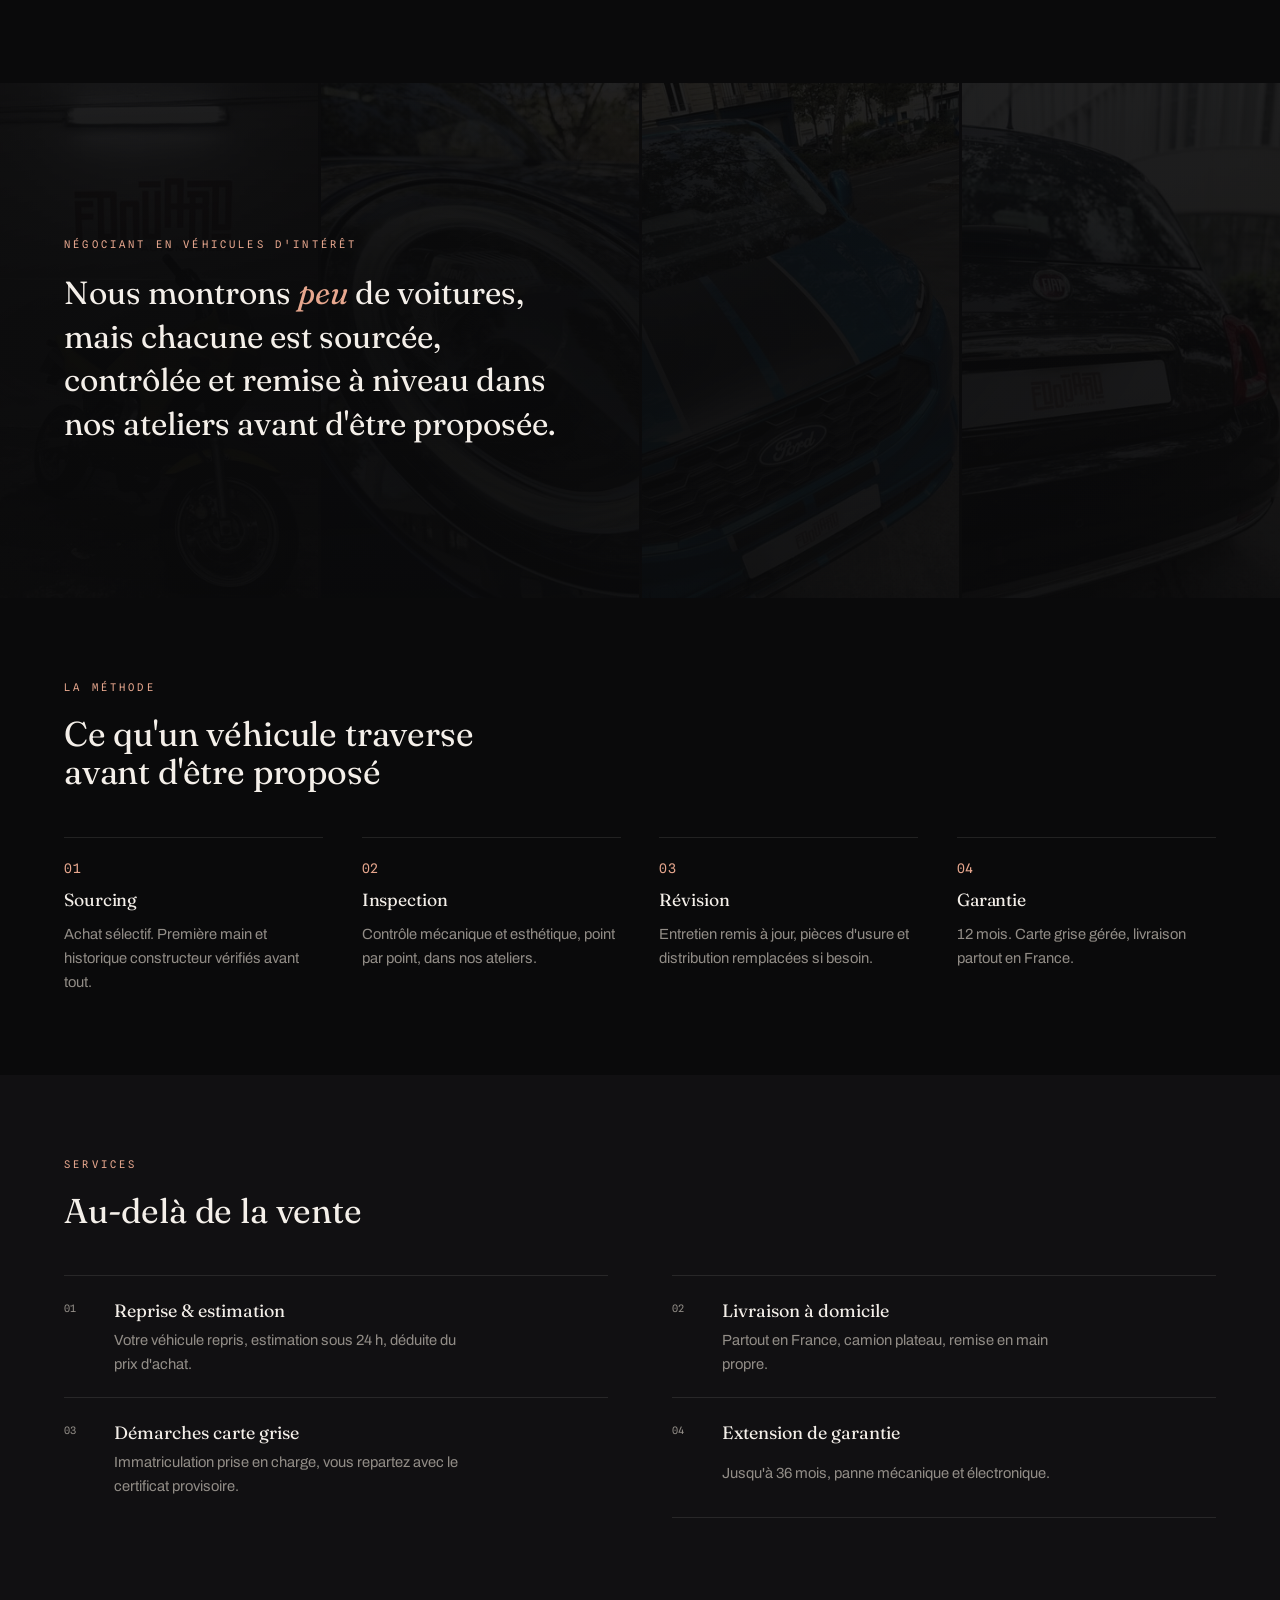
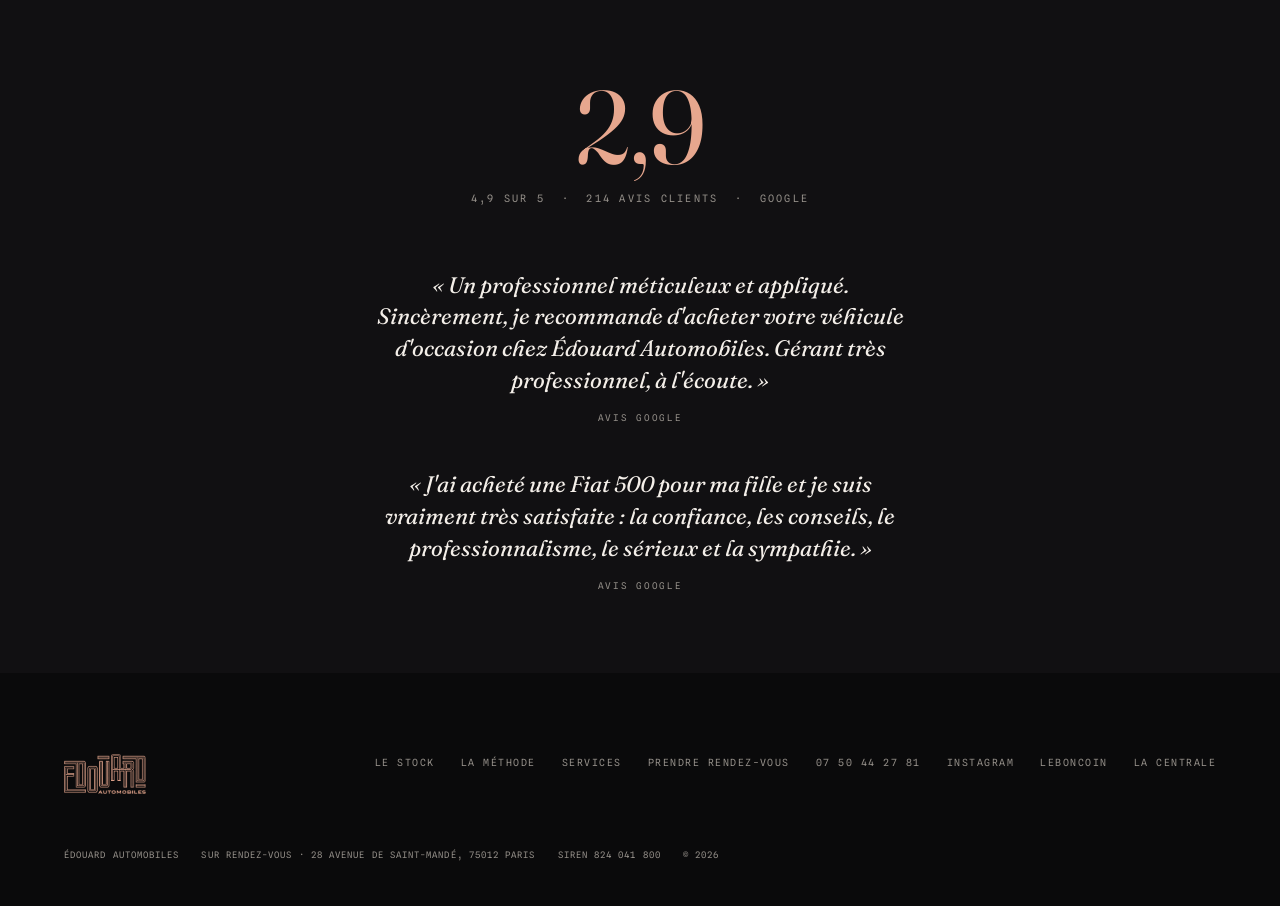
==== commit fde8f06f: "Fix « /5 » qui passait à la ligne (le sélecteur du label attrapait aussi .u) .hero-stats .stat span " ====
--- a/index.html
+++ b/index.html
@@ -15,7 +15,7 @@
 <link rel="preconnect" href="https://fonts.googleapis.com" />
 <link rel="preconnect" href="https://fonts.gstatic.com" crossorigin />
 <link href="https://fonts.googleapis.com/css2?family=Archivo:wght@400;500;600&family=Fraunces:ital,opsz,wght@0,9..144,400;0,9..144,500;1,9..144,400&family=Spline+Sans+Mono:wght@400;500&display=swap" rel="stylesheet" />
-<link rel="stylesheet" href="assets/styles.css?v=15" />
+<link rel="stylesheet" href="assets/styles.css?v=16" />
 <script type="application/ld+json">
 {
   "@context": "https://schema.org",
@@ -233,7 +233,7 @@
   </div>
 </footer>
 
-<script src="assets/stock.js?v=15"></script>
-<script src="assets/main.js?v=15"></script>
+<script src="assets/stock.js?v=16"></script>
+<script src="assets/main.js?v=16"></script>
 </body>
 </html>
--- a/assets/styles.css
+++ b/assets/styles.css
@@ -279,12 +279,13 @@
   font-variant-numeric: tabular-nums;
 }
 .hero-stats .stat b .u {
+  display: inline;
   font-size: .62em;
   color: var(--craie-dim);
   vertical-align: baseline;
   margin-left: .04em;
 }
-.hero-stats .stat span {
+.hero-stats .stat > span {
   display: block;
   margin-top: 7px;
   font-family: var(--mono);
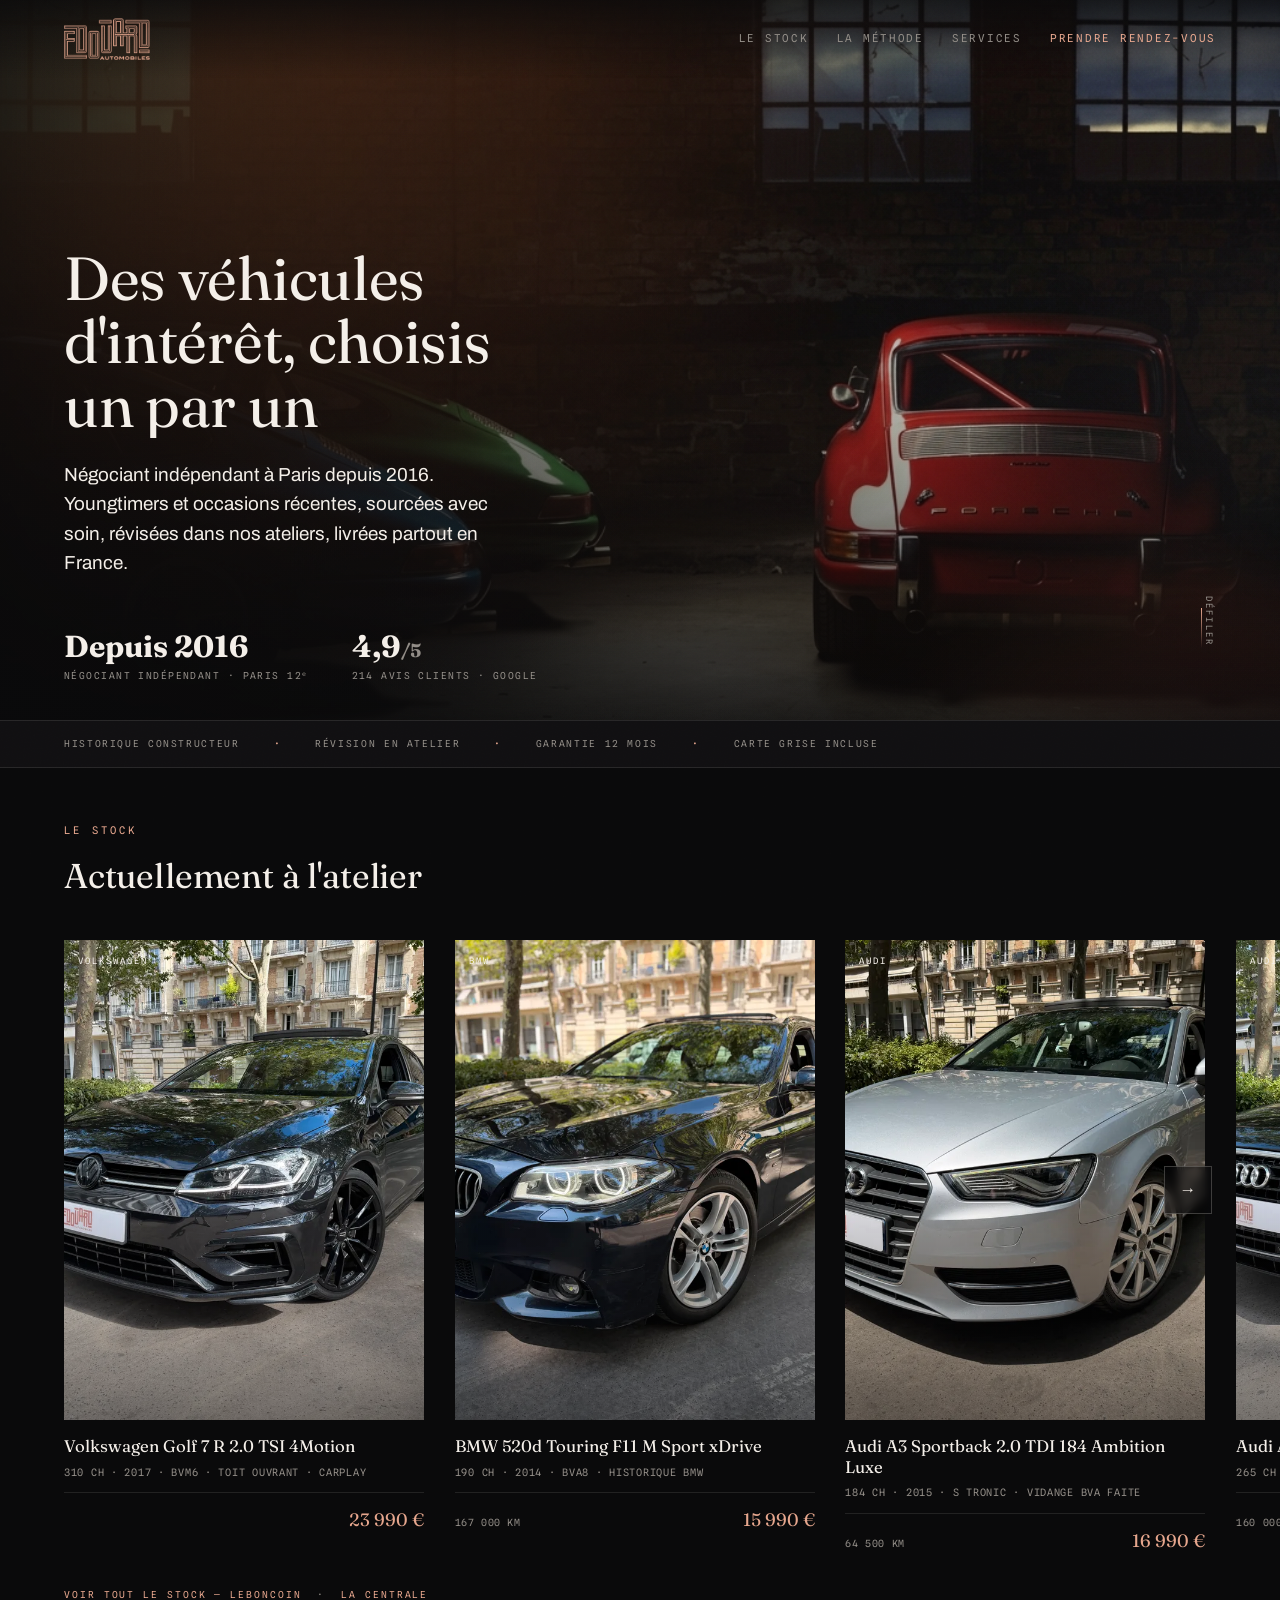
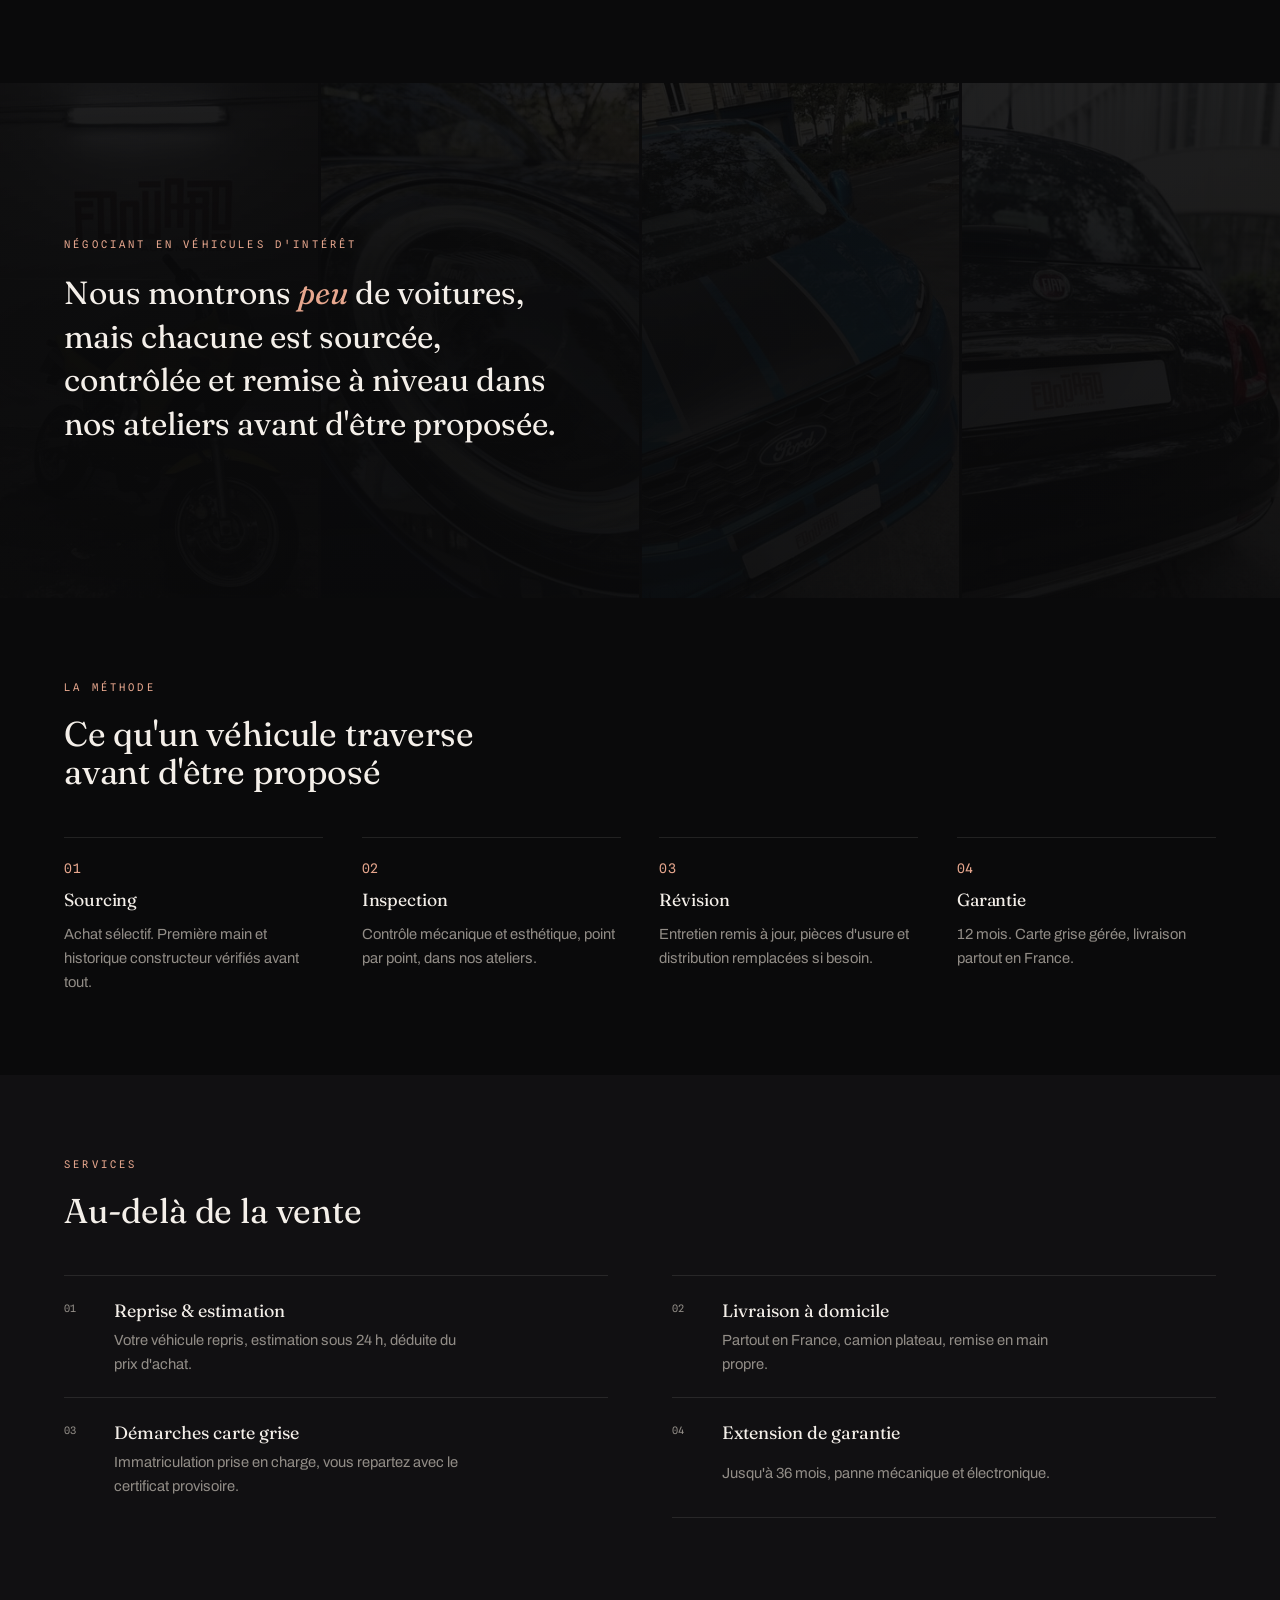
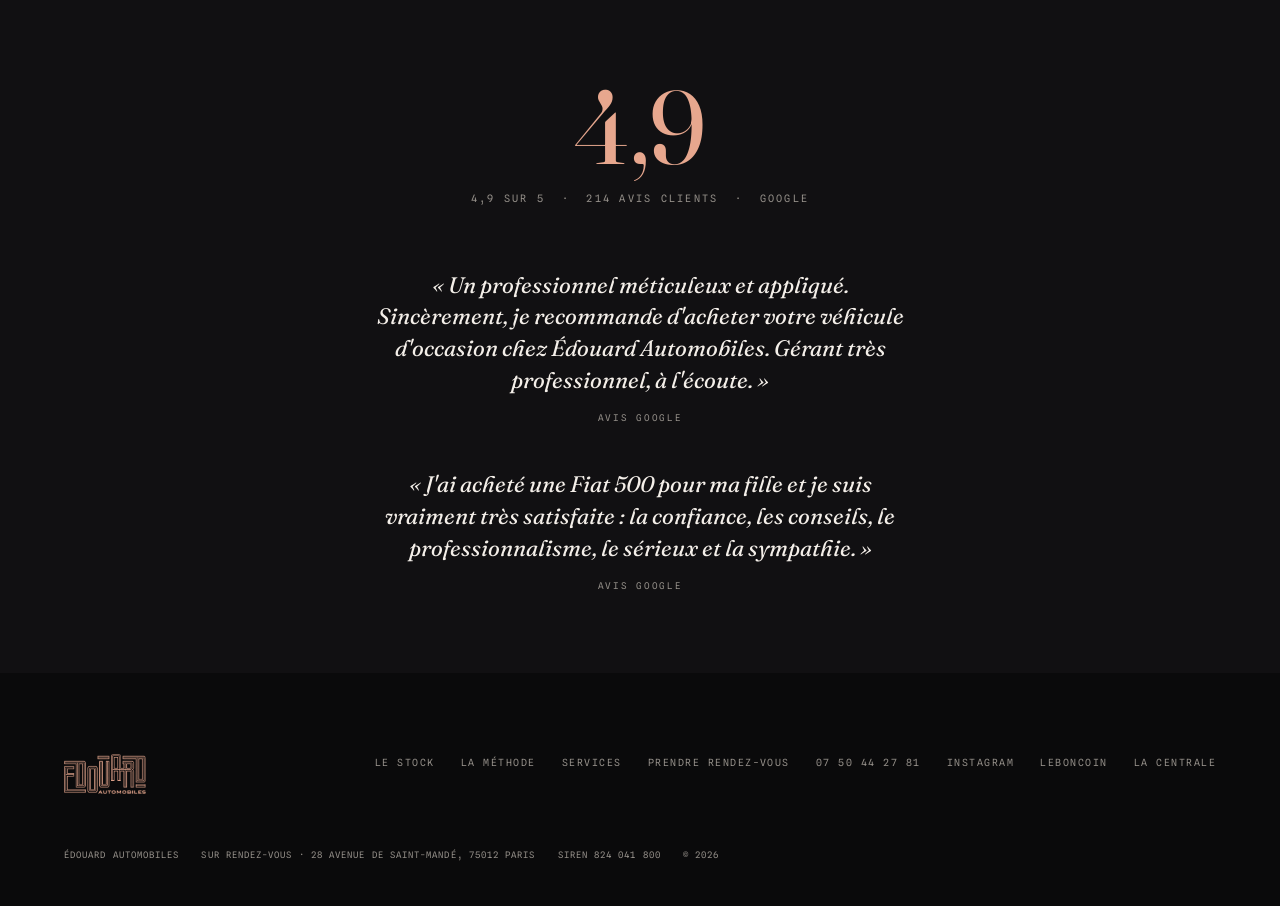
==== commit 384ca136: "Mobile hero : équilibre entre compact et vide Hauteur 78svh, bande d'image ~1/3 d'écran au-dessus du" ====
--- a/index.html
+++ b/index.html
@@ -15,7 +15,7 @@
 <link rel="preconnect" href="https://fonts.googleapis.com" />
 <link rel="preconnect" href="https://fonts.gstatic.com" crossorigin />
 <link href="https://fonts.googleapis.com/css2?family=Archivo:wght@400;500;600&family=Fraunces:ital,opsz,wght@0,9..144,400;0,9..144,500;1,9..144,400&family=Spline+Sans+Mono:wght@400;500&display=swap" rel="stylesheet" />
-<link rel="stylesheet" href="assets/styles.css?v=16" />
+<link rel="stylesheet" href="assets/styles.css?v=18" />
 <script type="application/ld+json">
 {
   "@context": "https://schema.org",
@@ -233,7 +233,7 @@
   </div>
 </footer>
 
-<script src="assets/stock.js?v=16"></script>
-<script src="assets/main.js?v=16"></script>
+<script src="assets/stock.js?v=18"></script>
+<script src="assets/main.js?v=18"></script>
 </body>
 </html>
--- a/assets/styles.css
+++ b/assets/styles.css
@@ -295,16 +295,16 @@
   color: var(--craie-dim);
 }
 
-/* ---------- hero : plus d'air sur mobile ---------- */
+/* ---------- hero : équilibre sur mobile ---------- */
 @media (max-width: 620px) {
-  .hero { min-height: 100svh; }
+  .hero { min-height: 78svh; }
   .hero-in {
-    padding-top: clamp(96px, 20vh, 150px);
-    padding-bottom: 34px;
+    padding-top: clamp(128px, 25vh, 200px);   /* bande d'image mesurée au-dessus du titre */
+    padding-bottom: 28px;
   }
-  .hero h1 { max-width: 100%; }
-  .hero .lede { margin-top: 20px; max-width: 100%; font-size: 1rem; line-height: 1.5; }
-  .hero-stats { margin-top: 36px; gap: 22px 40px; }
+  .hero h1 { max-width: 100%; font-size: clamp(2rem, 8.5vw, 2.6rem); }
+  .hero .lede { margin-top: 18px; max-width: 100%; font-size: .96rem; line-height: 1.48; }
+  .hero-stats { margin-top: 28px; gap: 18px 36px; }
 }
 
 .scroll-cue {
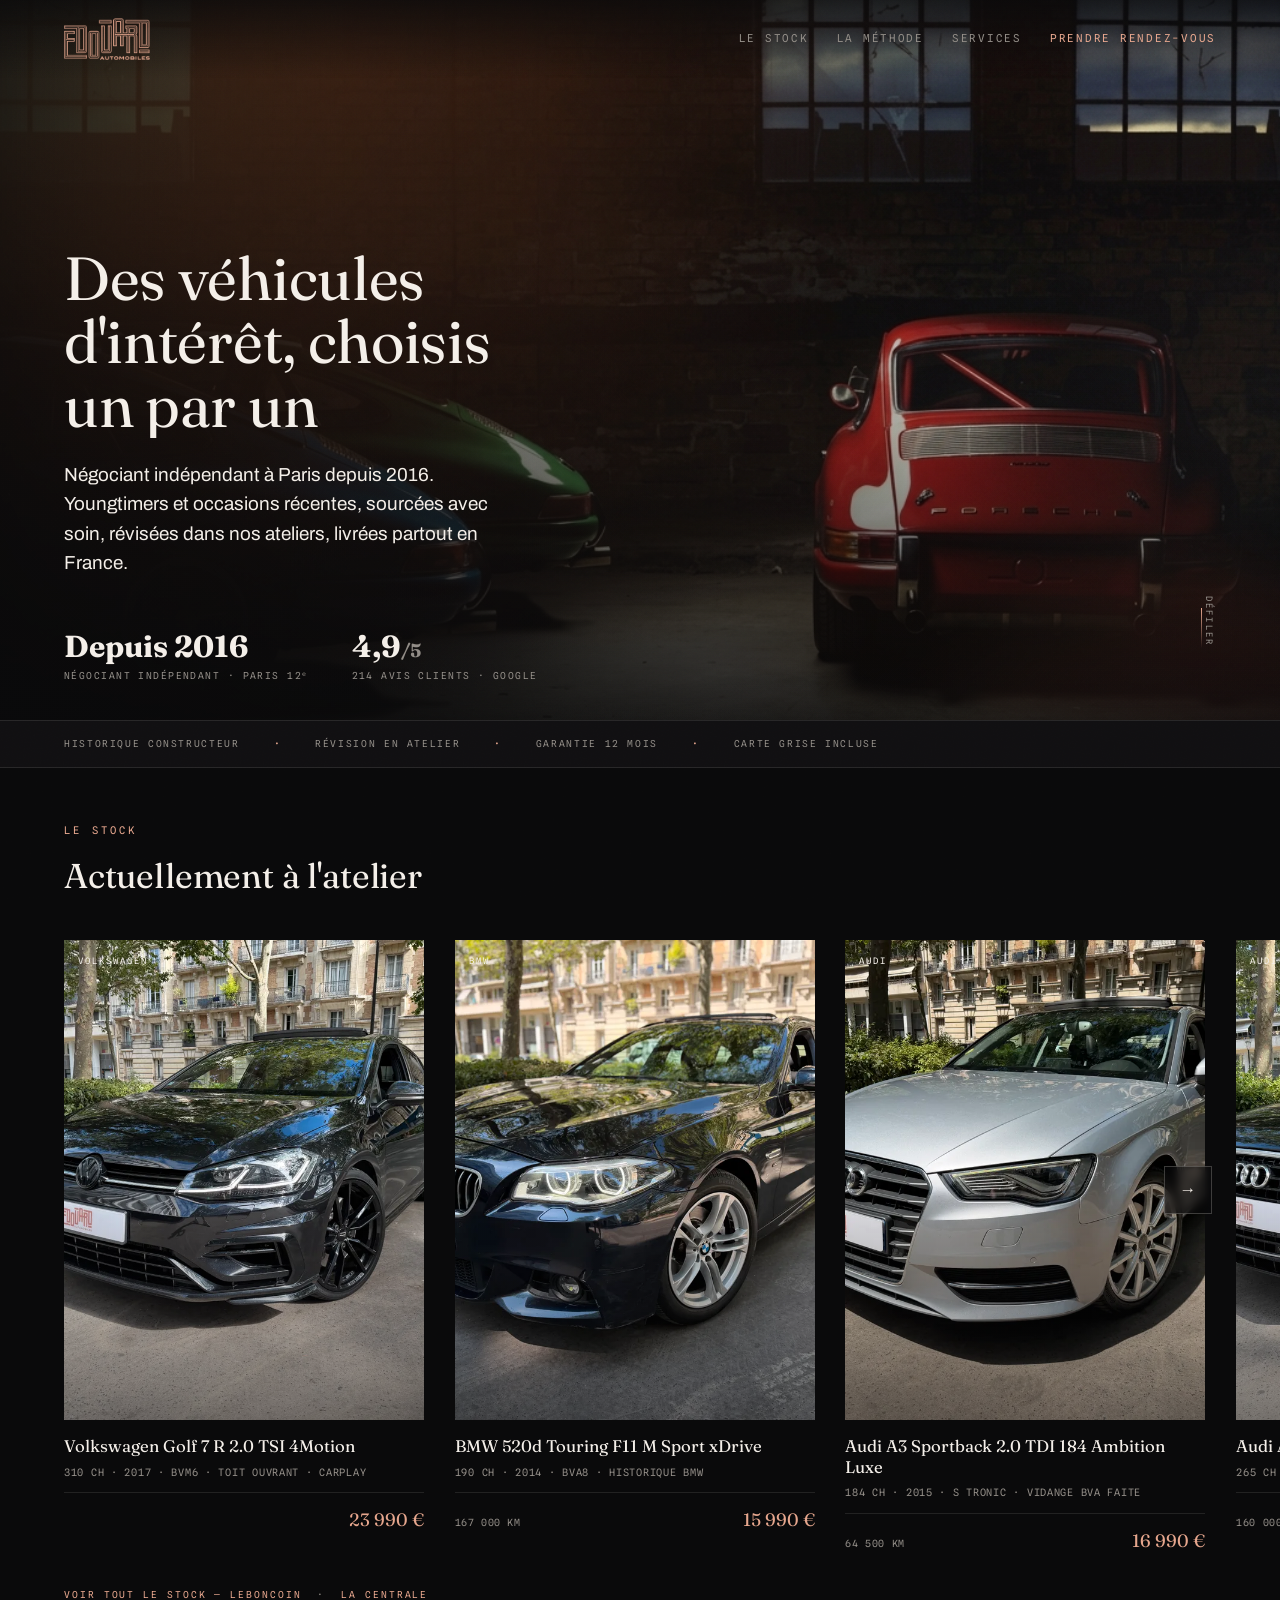
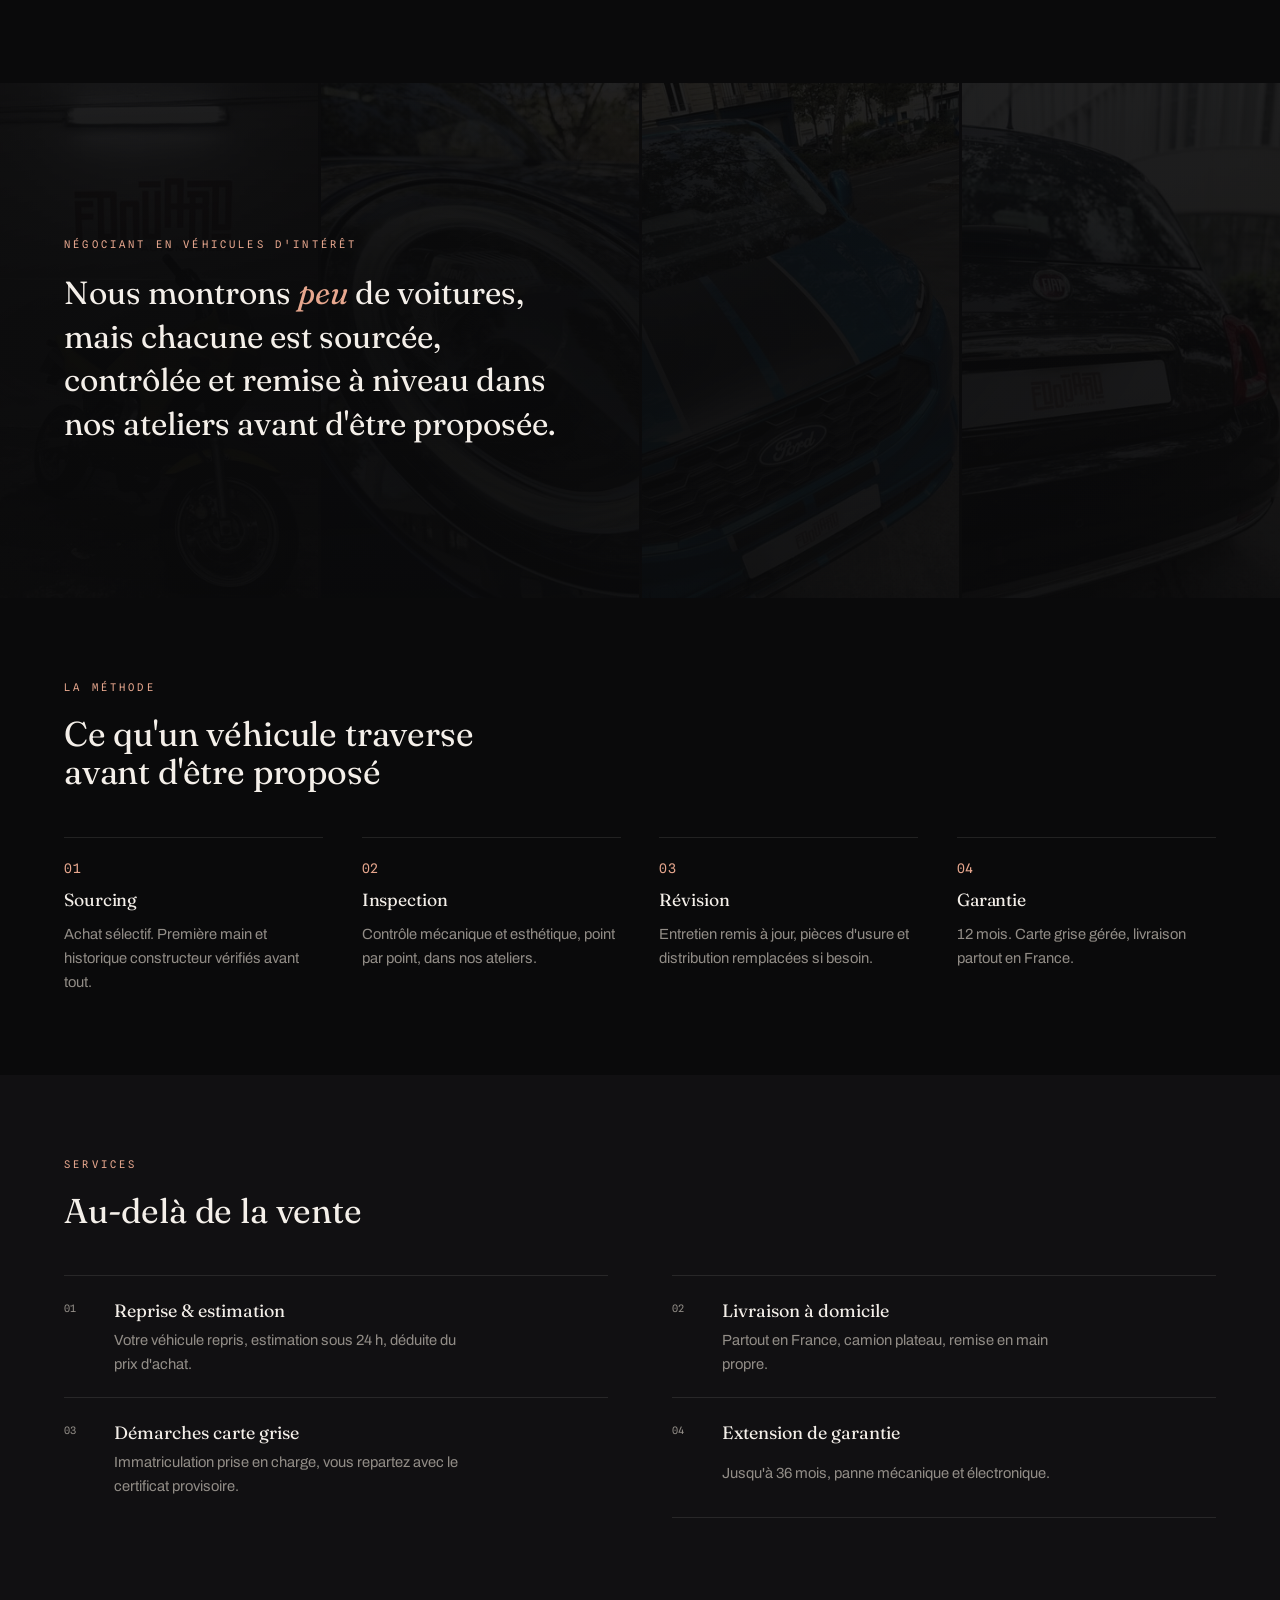
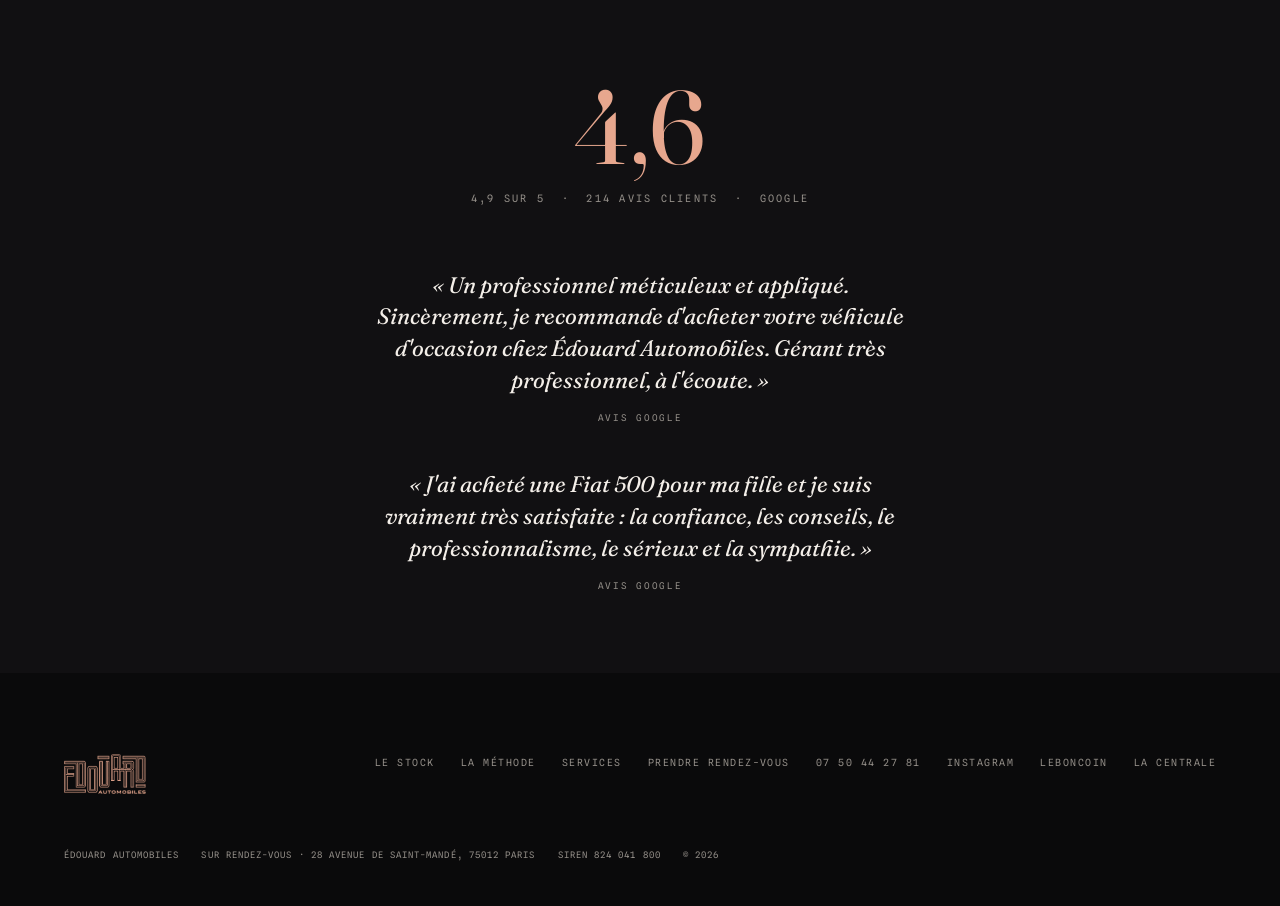
==== commit 1706d797: "Mobile hero : texte calé en haut (align-items flex-start), fin du vide Le contenu du hero remonte ju" ====
--- a/index.html
+++ b/index.html
@@ -15,7 +15,7 @@
 <link rel="preconnect" href="https://fonts.googleapis.com" />
 <link rel="preconnect" href="https://fonts.gstatic.com" crossorigin />
 <link href="https://fonts.googleapis.com/css2?family=Archivo:wght@400;500;600&family=Fraunces:ital,opsz,wght@0,9..144,400;0,9..144,500;1,9..144,400&family=Spline+Sans+Mono:wght@400;500&display=swap" rel="stylesheet" />
-<link rel="stylesheet" href="assets/styles.css?v=18" />
+<link rel="stylesheet" href="assets/styles.css?v=19" />
 <script type="application/ld+json">
 {
   "@context": "https://schema.org",
@@ -233,7 +233,7 @@
   </div>
 </footer>
 
-<script src="assets/stock.js?v=18"></script>
-<script src="assets/main.js?v=18"></script>
+<script src="assets/stock.js?v=19"></script>
+<script src="assets/main.js?v=19"></script>
 </body>
 </html>
--- a/assets/styles.css
+++ b/assets/styles.css
@@ -295,12 +295,12 @@
   color: var(--craie-dim);
 }
 
-/* ---------- hero : équilibre sur mobile ---------- */
+/* ---------- hero : texte en haut sur mobile (pas de vide au-dessus) ---------- */
 @media (max-width: 620px) {
-  .hero { min-height: 78svh; }
+  .hero { min-height: 82svh; align-items: flex-start; }
   .hero-in {
-    padding-top: clamp(128px, 25vh, 200px);   /* bande d'image mesurée au-dessus du titre */
-    padding-bottom: 28px;
+    padding-top: 96px;      /* juste sous le header, le texte remonte */
+    padding-bottom: 40px;
   }
   .hero h1 { max-width: 100%; font-size: clamp(2rem, 8.5vw, 2.6rem); }
   .hero .lede { margin-top: 18px; max-width: 100%; font-size: .96rem; line-height: 1.48; }
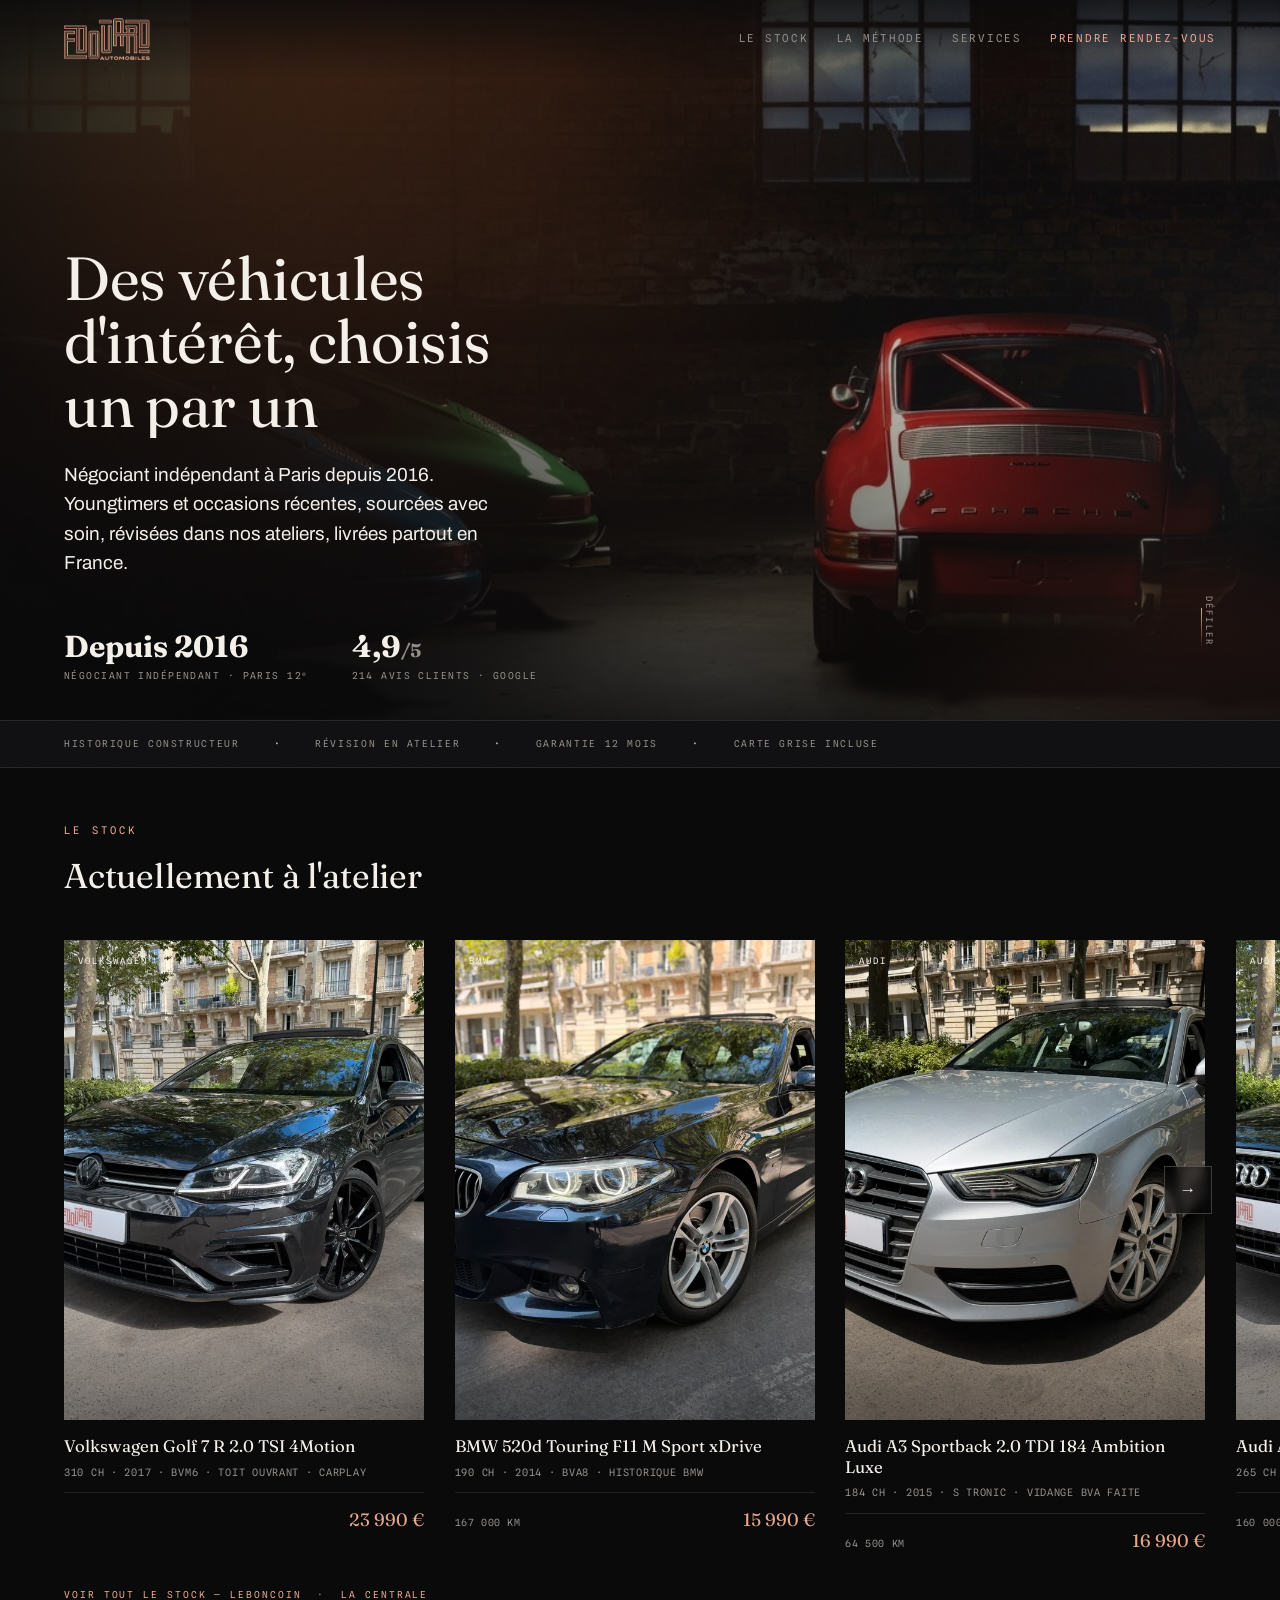
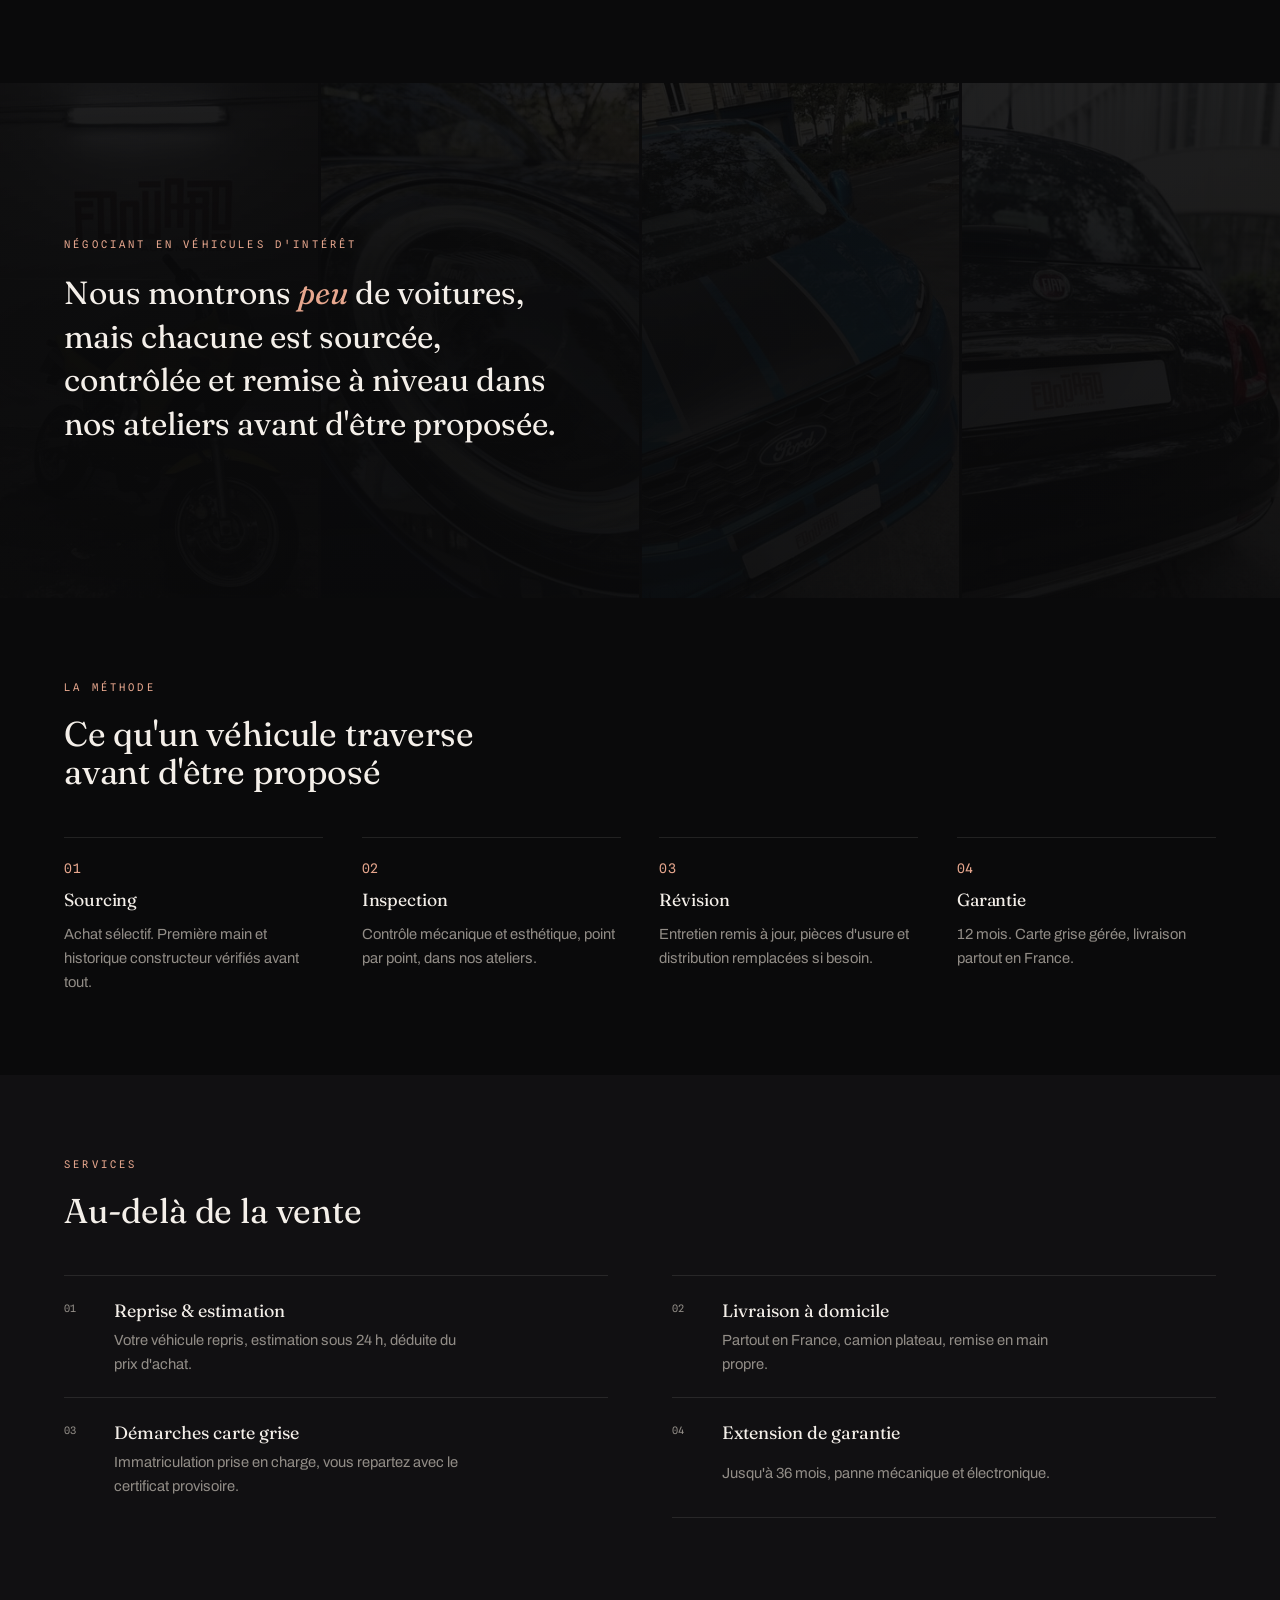
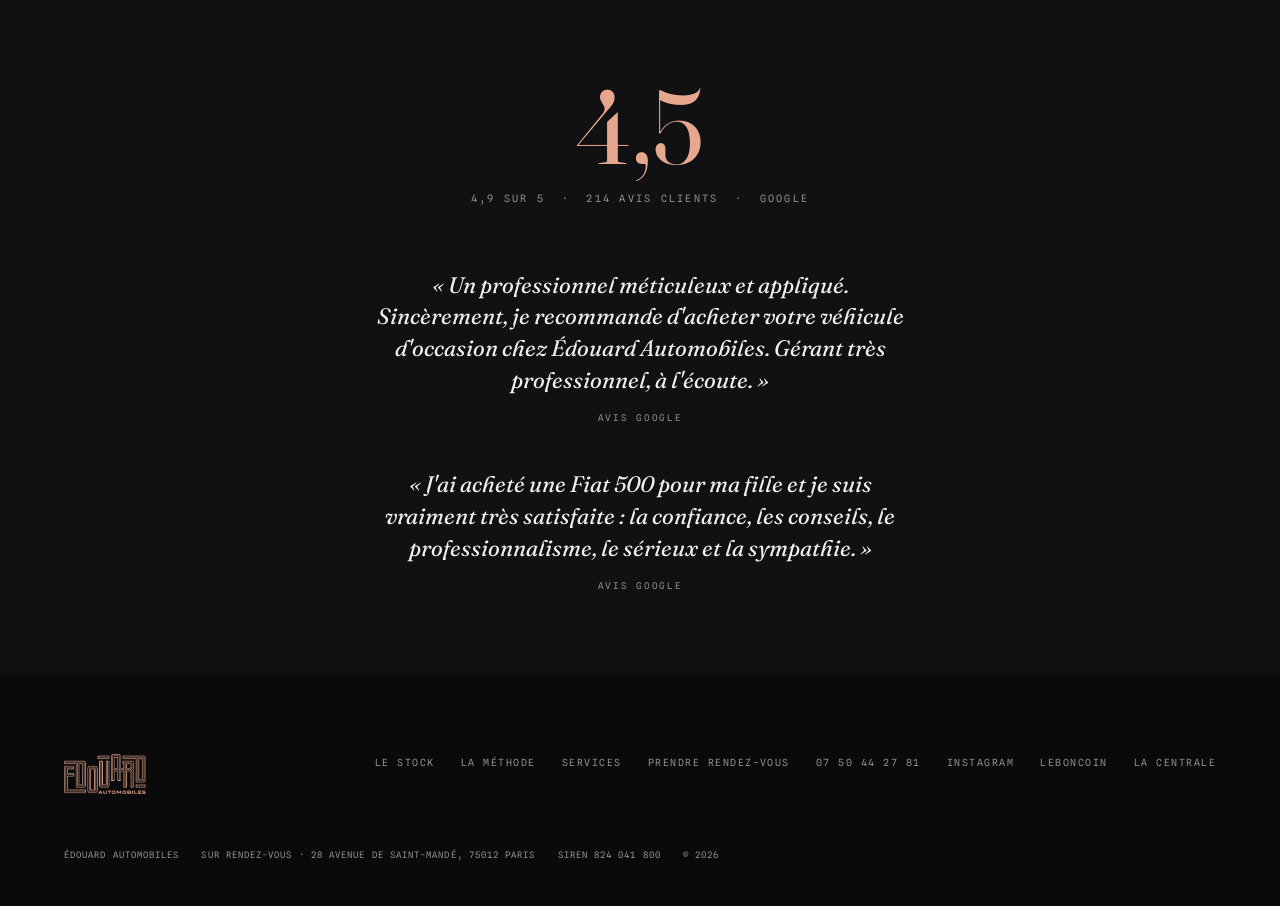
==== commit c8ea9e9a: "Mobile hero : titre en haut, chiffres calés en bas (margin-top:auto) Le titre + accroche restent sou" ====
--- a/index.html
+++ b/index.html
@@ -15,7 +15,7 @@
 <link rel="preconnect" href="https://fonts.googleapis.com" />
 <link rel="preconnect" href="https://fonts.gstatic.com" crossorigin />
 <link href="https://fonts.googleapis.com/css2?family=Archivo:wght@400;500;600&family=Fraunces:ital,opsz,wght@0,9..144,400;0,9..144,500;1,9..144,400&family=Spline+Sans+Mono:wght@400;500&display=swap" rel="stylesheet" />
-<link rel="stylesheet" href="assets/styles.css?v=19" />
+<link rel="stylesheet" href="assets/styles.css?v=20" />
 <script type="application/ld+json">
 {
   "@context": "https://schema.org",
@@ -233,7 +233,7 @@
   </div>
 </footer>
 
-<script src="assets/stock.js?v=19"></script>
-<script src="assets/main.js?v=19"></script>
+<script src="assets/stock.js?v=20"></script>
+<script src="assets/main.js?v=20"></script>
 </body>
 </html>
--- a/assets/styles.css
+++ b/assets/styles.css
@@ -295,16 +295,18 @@
   color: var(--craie-dim);
 }
 
-/* ---------- hero : texte en haut sur mobile (pas de vide au-dessus) ---------- */
+/* ---------- hero mobile : titre en haut, chiffres calés en bas ---------- */
 @media (max-width: 620px) {
-  .hero { min-height: 82svh; align-items: flex-start; }
+  .hero { min-height: 82svh; align-items: stretch; }
   .hero-in {
-    padding-top: 96px;      /* juste sous le header, le texte remonte */
+    display: flex;
+    flex-direction: column;
+    padding-top: 96px;      /* titre juste sous le header */
     padding-bottom: 40px;
   }
   .hero h1 { max-width: 100%; font-size: clamp(2rem, 8.5vw, 2.6rem); }
   .hero .lede { margin-top: 18px; max-width: 100%; font-size: .96rem; line-height: 1.48; }
-  .hero-stats { margin-top: 28px; gap: 18px 36px; }
+  .hero-stats { margin-top: auto; gap: 18px 36px; }  /* poussés en bas du hero */
 }
 
 .scroll-cue {
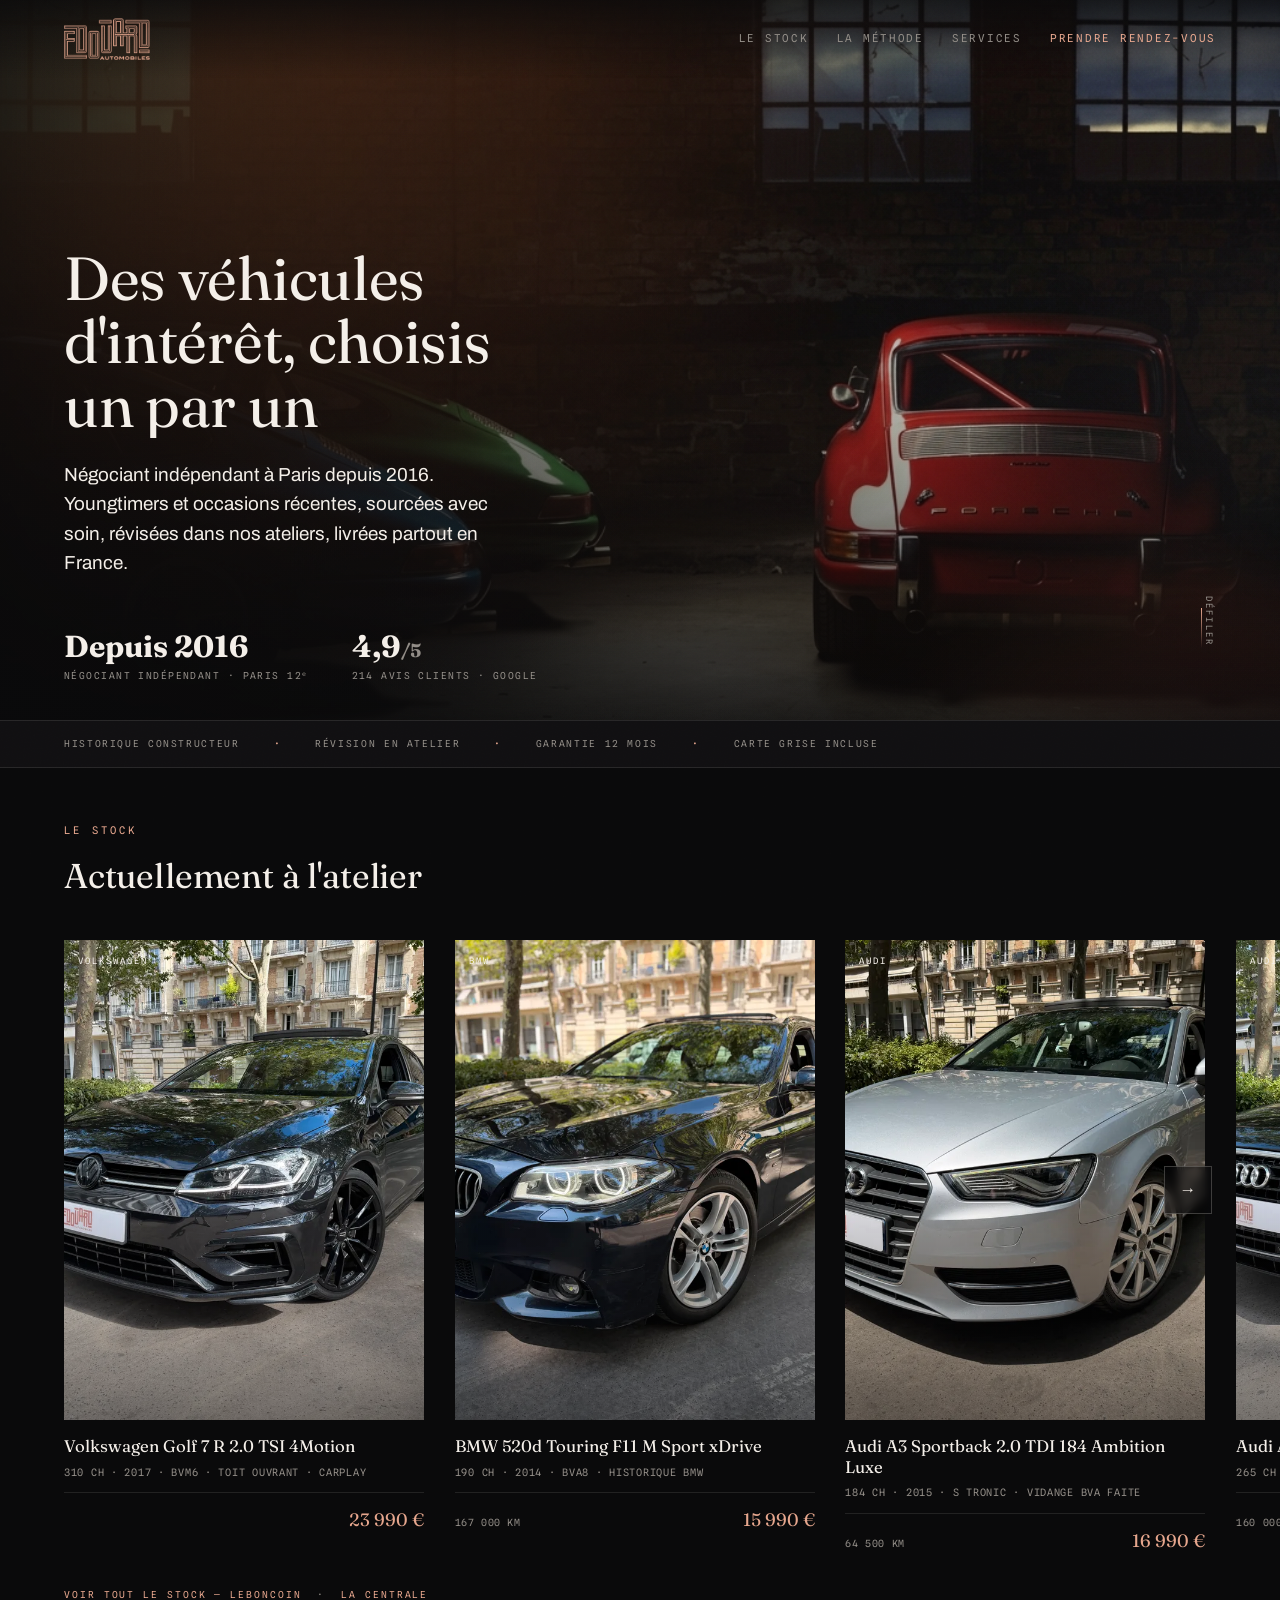
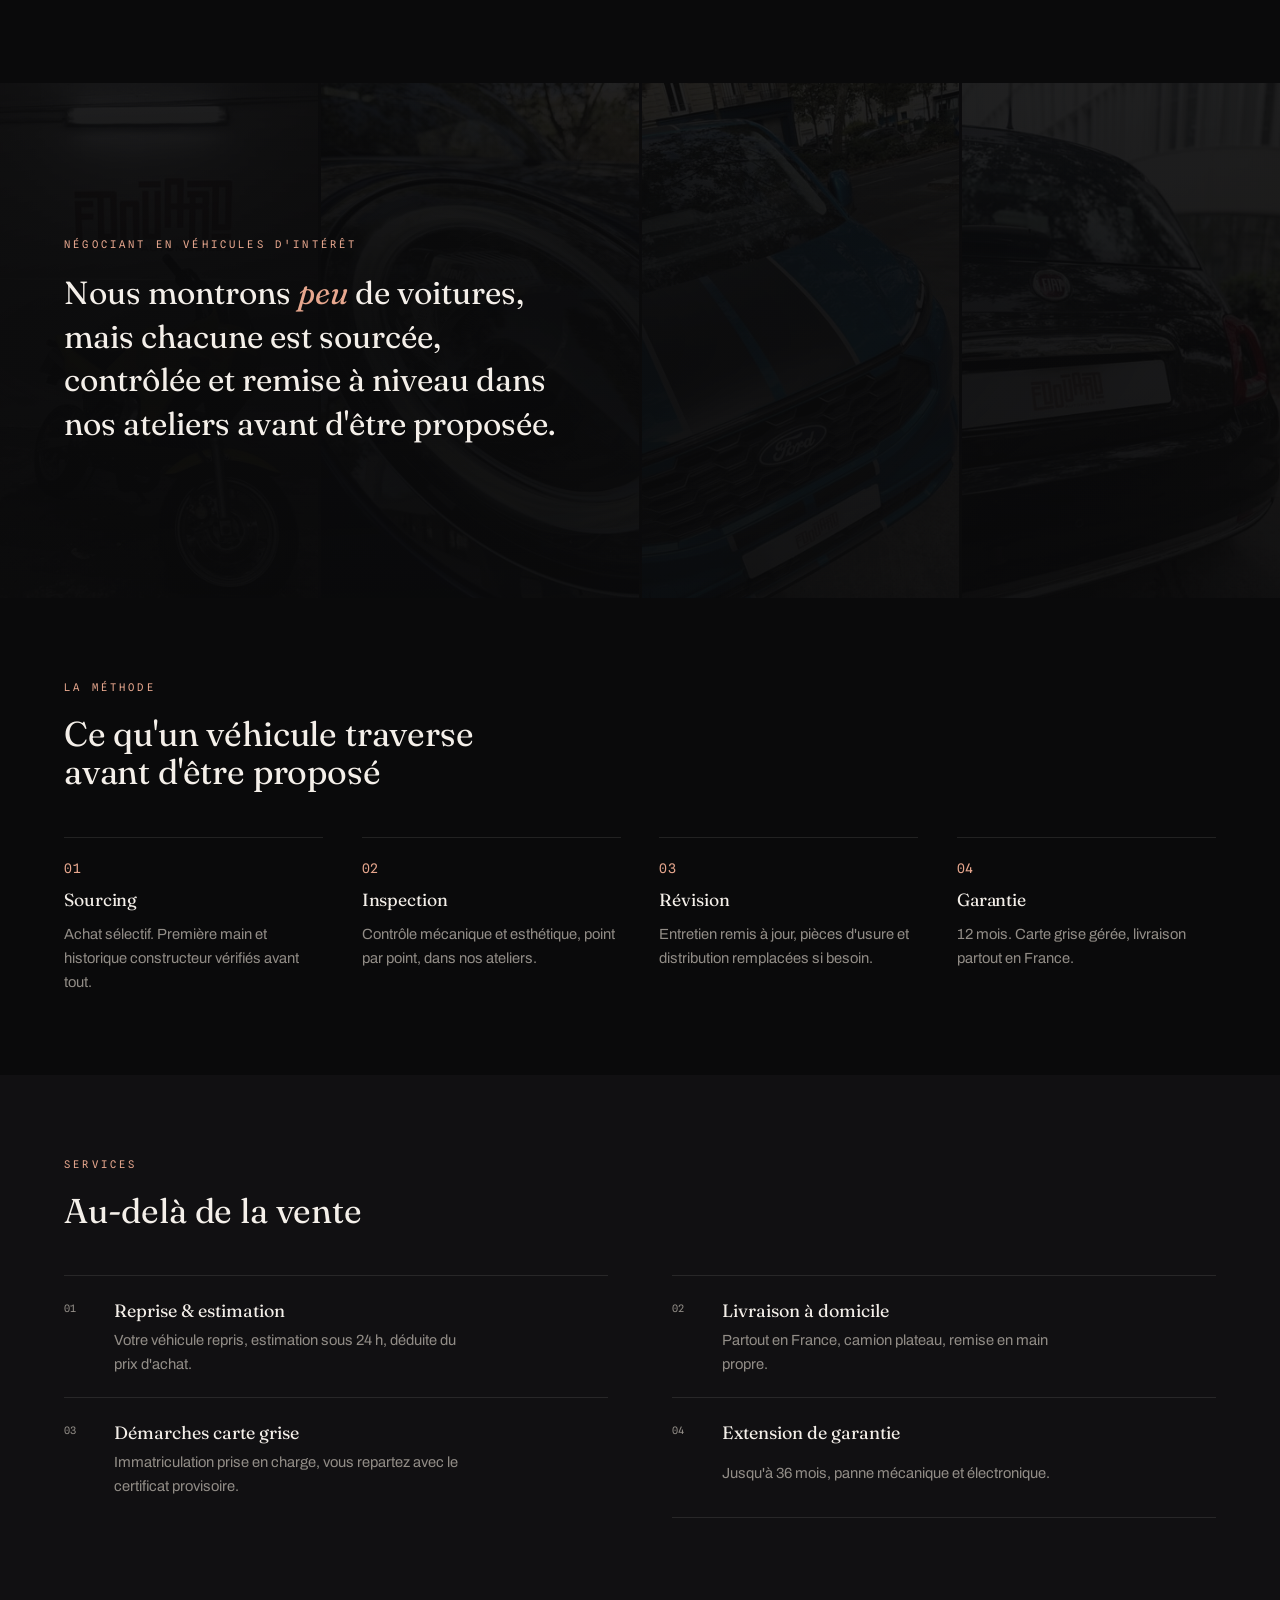
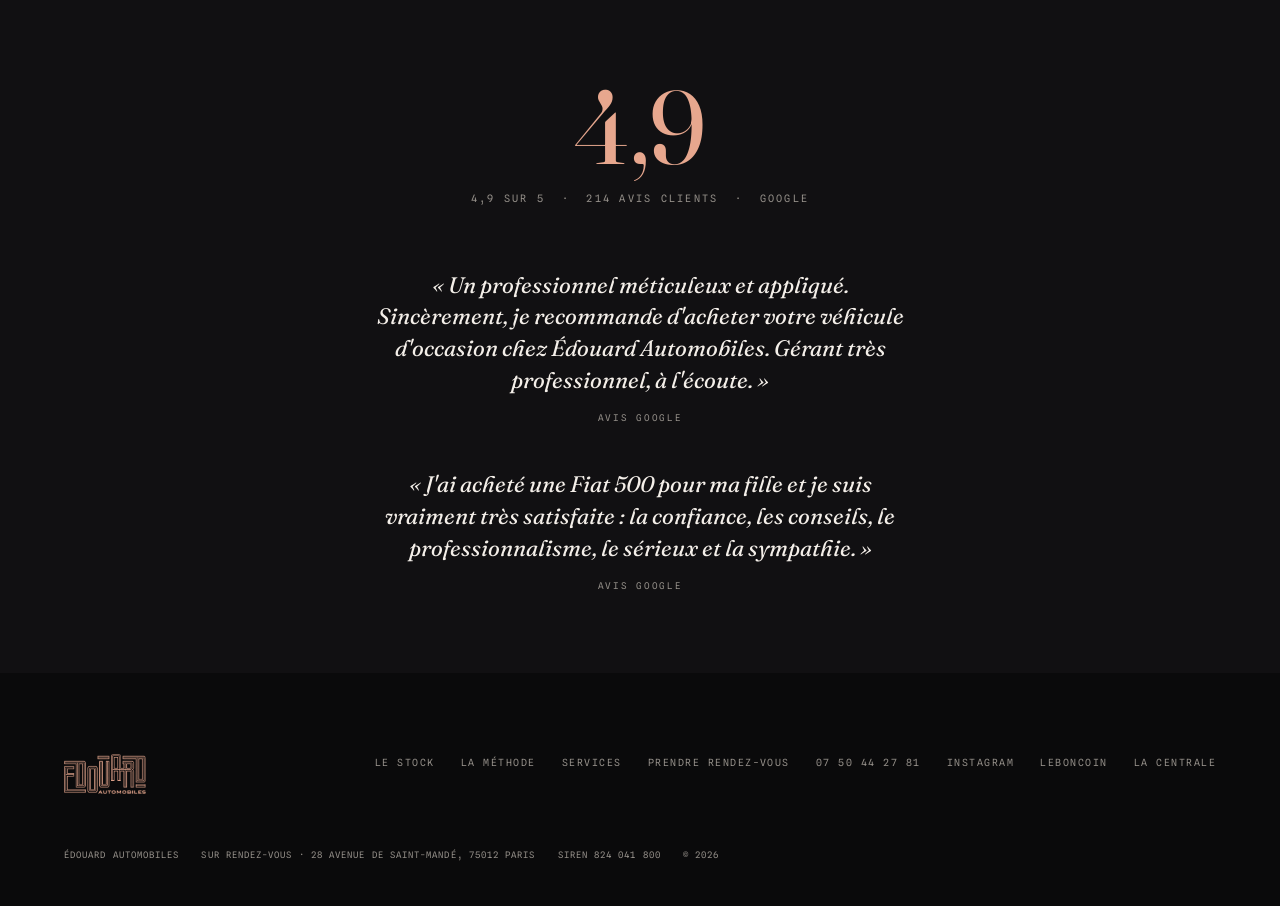
==== commit 5f4461bd: "Mobile hero : bloc équilibré (fin du tiraillement haut/bas) Hero 74svh, titre sous le header, chiffr" ====
--- a/index.html
+++ b/index.html
@@ -15,7 +15,7 @@
 <link rel="preconnect" href="https://fonts.googleapis.com" />
 <link rel="preconnect" href="https://fonts.gstatic.com" crossorigin />
 <link href="https://fonts.googleapis.com/css2?family=Archivo:wght@400;500;600&family=Fraunces:ital,opsz,wght@0,9..144,400;0,9..144,500;1,9..144,400&family=Spline+Sans+Mono:wght@400;500&display=swap" rel="stylesheet" />
-<link rel="stylesheet" href="assets/styles.css?v=20" />
+<link rel="stylesheet" href="assets/styles.css?v=21" />
 <script type="application/ld+json">
 {
   "@context": "https://schema.org",
@@ -233,7 +233,7 @@
   </div>
 </footer>
 
-<script src="assets/stock.js?v=20"></script>
-<script src="assets/main.js?v=20"></script>
+<script src="assets/stock.js?v=21"></script>
+<script src="assets/main.js?v=21"></script>
 </body>
 </html>
--- a/assets/styles.css
+++ b/assets/styles.css
@@ -295,18 +295,16 @@
   color: var(--craie-dim);
 }
 
-/* ---------- hero mobile : titre en haut, chiffres calés en bas ---------- */
+/* ---------- hero mobile : bloc équilibré, titre haut ---------- */
 @media (max-width: 620px) {
-  .hero { min-height: 82svh; align-items: stretch; }
+  .hero { min-height: 74svh; align-items: flex-start; }
   .hero-in {
-    display: flex;
-    flex-direction: column;
-    padding-top: 96px;      /* titre juste sous le header */
-    padding-bottom: 40px;
+    padding-top: 92px;       /* titre juste sous le header */
+    padding-bottom: 36px;
   }
   .hero h1 { max-width: 100%; font-size: clamp(2rem, 8.5vw, 2.6rem); }
   .hero .lede { margin-top: 18px; max-width: 100%; font-size: .96rem; line-height: 1.48; }
-  .hero-stats { margin-top: auto; gap: 18px 36px; }  /* poussés en bas du hero */
+  .hero-stats { margin-top: clamp(44px, 10vh, 84px); gap: 18px 36px; }
 }
 
 .scroll-cue {
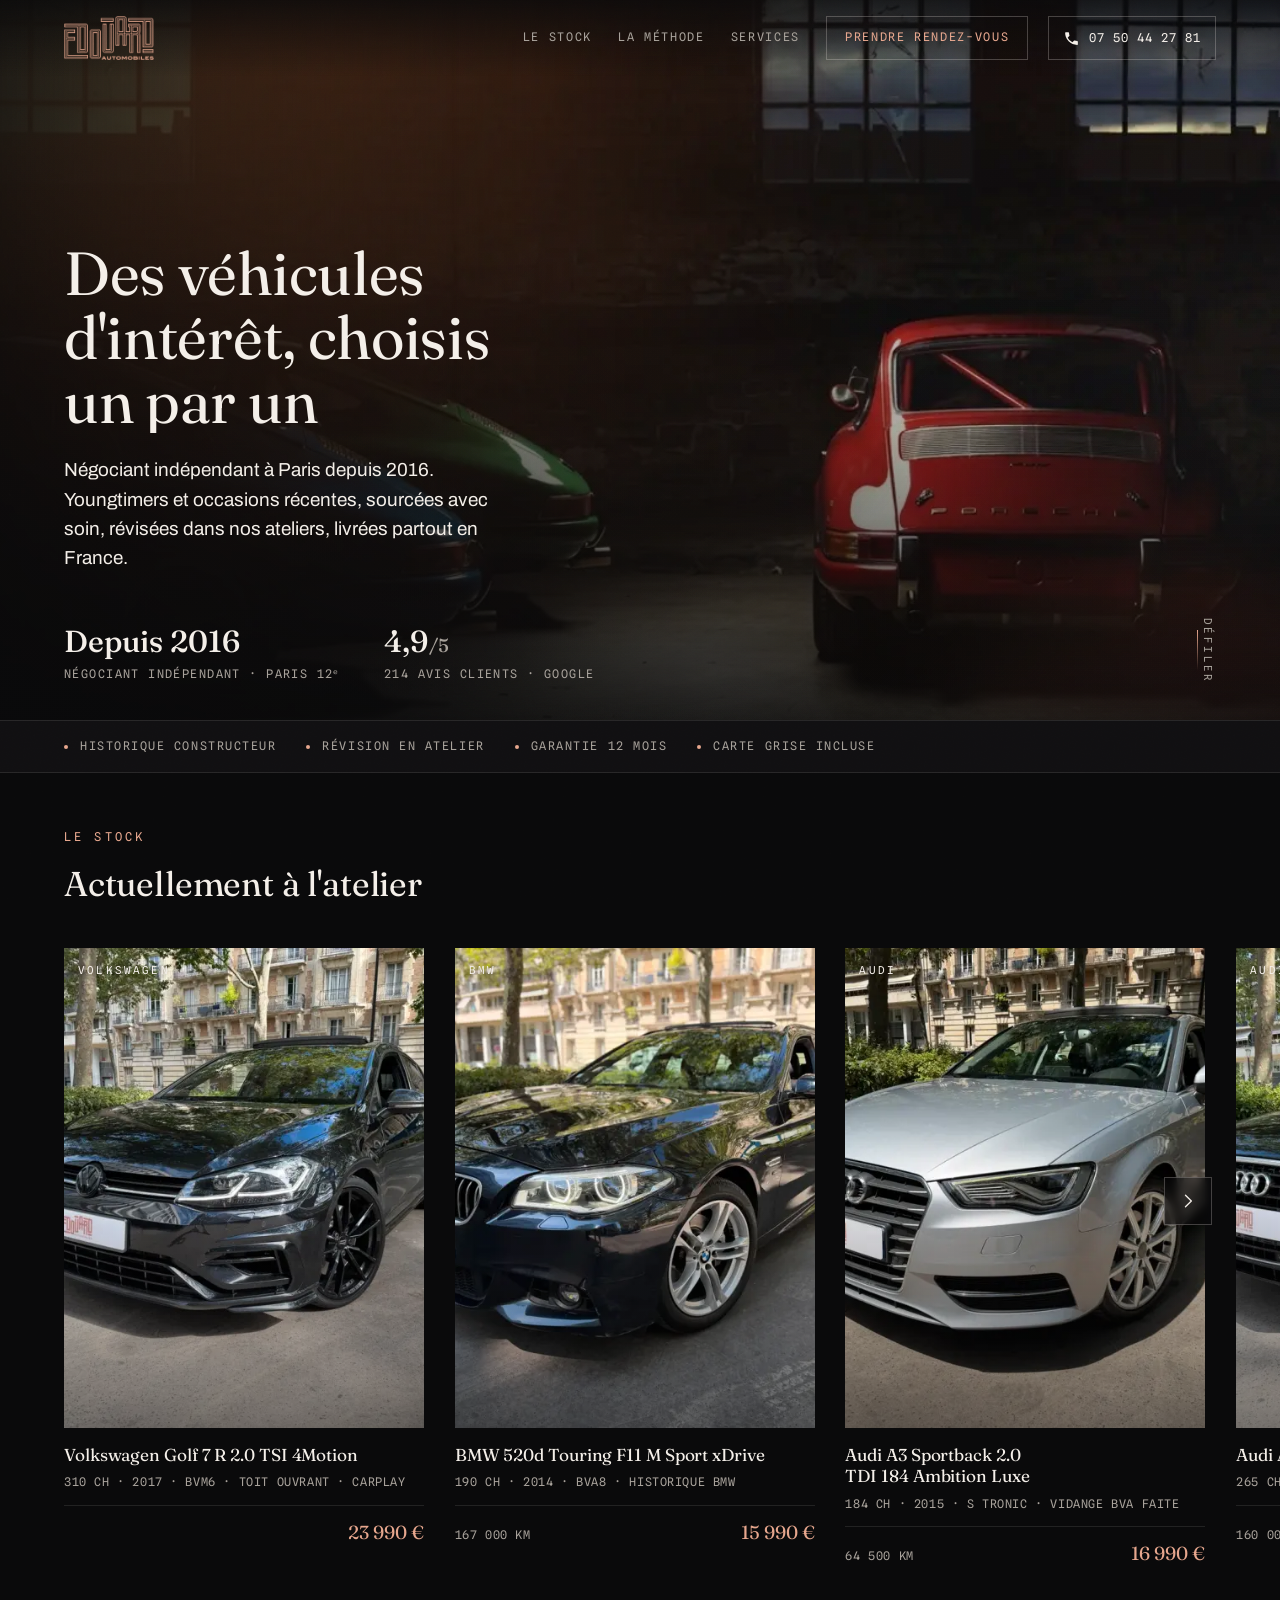
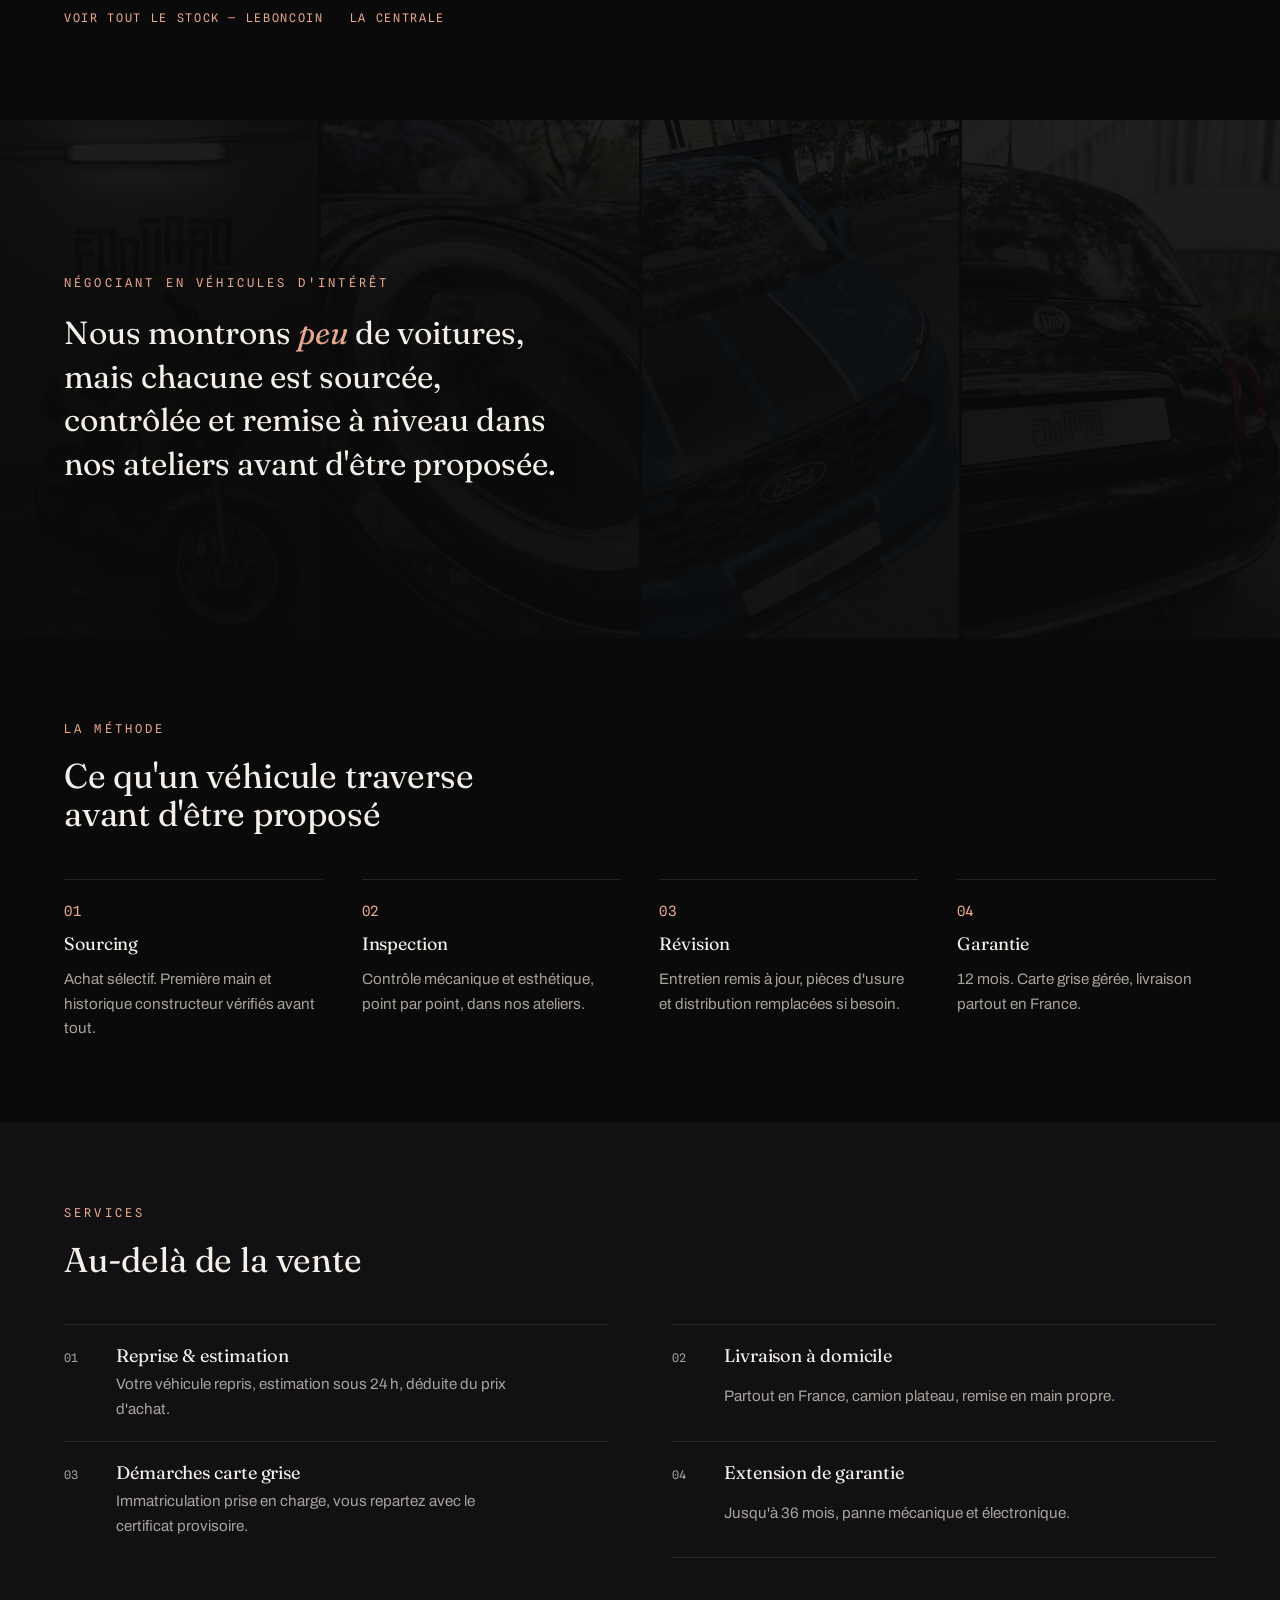
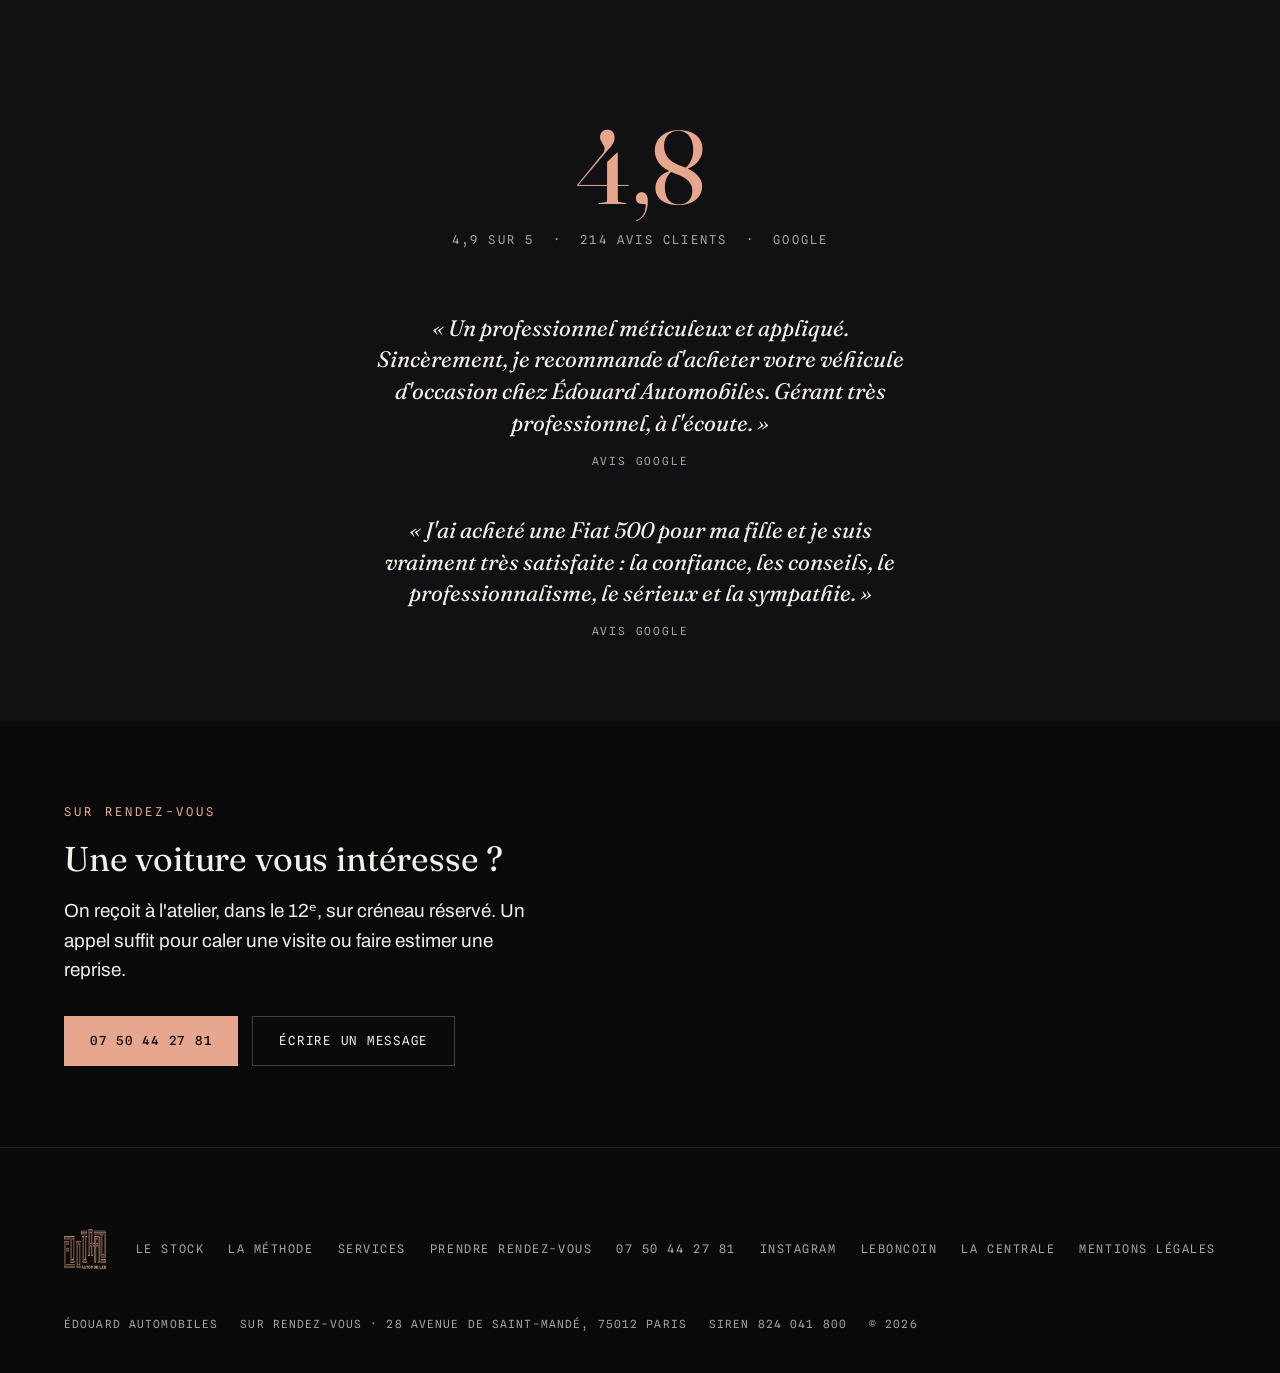
==== commit 3199394c: "Audit UX/UI : 22 corrections sur 24 points relevés Bloquants - typo secondaire 9–10 px -> 11,2–12,2 " ====
--- a/index.html
+++ b/index.html
@@ -7,24 +7,37 @@
 <meta name="description" content="Négociant indépendant depuis 2016. Youngtimers et occasions récentes sourcées avec soin, révisées en atelier, garanties 12 mois. Livraison partout en France. Visite sur rendez-vous, Paris 12ᵉ." />
 <meta name="theme-color" content="#0a0a0b" />
 <link rel="icon" href="assets/favicon.svg" type="image/svg+xml" />
-<meta property="og:title" content="Édouard Automobiles" />
-<meta property="og:description" content="Négociant en véhicules d'intérêt à Paris 12ᵉ depuis 2016. Sélection, atelier, garantie 12 mois, livraison France entière." />
-<meta property="og:image" content="assets/img/youngtimerporsche.jpg" />
+<link rel="canonical" href="https://edouard-automobiles.vercel.app/" />
+<meta property="og:site_name" content="Édouard Automobiles" />
+<meta property="og:title" content="Édouard Automobiles — Négociant en véhicules d'intérêt" />
+<meta property="og:description" content="Youngtimers et occasions récentes, sourcées avec soin, révisées en atelier, garanties 12 mois. Paris 12ᵉ, sur rendez-vous." />
+<meta property="og:image" content="https://edouard-automobiles.vercel.app/assets/img/og-image.jpg" />
+<meta property="og:image:width" content="1200" />
+<meta property="og:image:height" content="630" />
+<meta property="og:url" content="https://edouard-automobiles.vercel.app/" />
 <meta property="og:type" content="website" />
 <meta property="og:locale" content="fr_FR" />
-<link rel="preconnect" href="https://fonts.googleapis.com" />
-<link rel="preconnect" href="https://fonts.gstatic.com" crossorigin />
-<link href="https://fonts.googleapis.com/css2?family=Archivo:wght@400;500;600&family=Fraunces:ital,opsz,wght@0,9..144,400;0,9..144,500;1,9..144,400&family=Spline+Sans+Mono:wght@400;500&display=swap" rel="stylesheet" />
-<link rel="stylesheet" href="assets/styles.css?v=21" />
+<meta name="twitter:card" content="summary_large_image" />
+<meta name="twitter:title" content="Édouard Automobiles — Négociant en véhicules d'intérêt" />
+<meta name="twitter:description" content="Youngtimers et occasions récentes, révisées en atelier, garanties 12 mois. Paris 12ᵉ." />
+<meta name="twitter:image" content="https://edouard-automobiles.vercel.app/assets/img/og-image.jpg" />
+<link rel="preload" href="assets/fonts/fraunces-normal-400500-latin.woff2" as="font" type="font/woff2" crossorigin />
+<link rel="preload" href="assets/fonts/archivo-normal-400600-latin.woff2" as="font" type="font/woff2" crossorigin />
+<link rel="stylesheet" href="assets/fonts/fonts.css?v=23" />
+<link rel="stylesheet" href="assets/styles.css?v=23" />
 <script type="application/ld+json">
 {
   "@context": "https://schema.org",
   "@type": "AutoDealer",
+  "@id": "https://edouard-automobiles.vercel.app/#dealer",
   "name": "Édouard Automobiles",
+  "url": "https://edouard-automobiles.vercel.app/",
+  "image": "https://edouard-automobiles.vercel.app/assets/img/og-image.jpg",
   "description": "Négociant indépendant en véhicules d'intérêt : youngtimers et occasions récentes, sourcées, révisées en atelier et garanties 12 mois.",
   "email": "edouard.automobiles@gmail.com",
   "telephone": "+33750442781",
   "priceRange": "€€",
+  "currenciesAccepted": "EUR",
   "address": {
     "@type": "PostalAddress",
     "streetAddress": "28 avenue de Saint-Mandé",
@@ -53,24 +66,38 @@
 </head>
 <body>
 
+<a class="skip-link" href="#main">Aller au contenu</a>
+
 <div class="intro" id="intro" aria-hidden="true">
-  <img src="assets/img/logo-edouard.png" alt="" />
+  <img src="assets/img/logo-edouard.png" alt="" width="420" height="205" />
 </div>
 
 <header class="hd" id="hd">
   <a href="#top" class="hd-logo" aria-label="Édouard Automobiles — accueil">
-    <img src="assets/img/logo-edouard.png" alt="Édouard Automobiles" />
+    <img src="assets/img/logo-edouard.png" alt="Édouard Automobiles" width="420" height="205" />
   </a>
+
   <nav class="nav" id="nav" aria-label="Navigation principale">
-    <a href="#stock">Le stock</a>
-    <a href="#methode">La méthode</a>
-    <a href="#services">Services</a>
+    <a href="#stock" data-spy="stock">Le stock</a>
+    <a href="#methode" data-spy="methode">La méthode</a>
+    <a href="#services" data-spy="services">Services</a>
     <a href="contact.html" class="n-cta">Prendre rendez-vous</a>
   </nav>
-  <button class="burger" id="burger" aria-expanded="false" aria-controls="nav" aria-label="Ouvrir le menu">
-    <span></span><span></span><span></span>
-  </button>
+
+  <div class="hd-right">
+    <a class="hd-tel" href="tel:+33750442781" aria-label="Appeler Édouard Automobiles au 07 50 44 27 81">
+      <svg class="ico" viewBox="0 0 24 24" aria-hidden="true" focusable="false">
+        <path d="M6.6 10.8a15.1 15.1 0 0 0 6.6 6.6l2.2-2.2a1 1 0 0 1 1-.24 11.4 11.4 0 0 0 3.6.58 1 1 0 0 1 1 1V20a1 1 0 0 1-1 1A17 17 0 0 1 3 4a1 1 0 0 1 1-1h3.5a1 1 0 0 1 1 1c0 1.25.2 2.46.58 3.6a1 1 0 0 1-.25 1z" />
+      </svg>
+      <span class="hd-tel-num">07 50 44 27 81</span>
+    </a>
+    <button class="burger" id="burger" aria-expanded="false" aria-controls="nav" aria-label="Ouvrir le menu">
+      <span></span><span></span><span></span>
+    </button>
+  </div>
 </header>
+
+<div class="nav-backdrop" id="nav-backdrop" hidden></div>
 
 <main id="main">
 <span id="top"></span>
@@ -78,7 +105,10 @@
 <!-- ===================== HERO ===================== -->
 <section class="hero" id="hero">
   <div class="hero-media" id="hero-media">
-    <img src="assets/img/youngtimerporsche.jpg" alt="Trois youngtimers dans l'atelier au petit matin" fetchpriority="high" />
+    <img src="assets/img/hero-atelier-1600.webp"
+         srcset="assets/img/hero-atelier-900.webp 900w, assets/img/hero-atelier-1600.webp 1600w"
+         sizes="100vw" width="1600" height="738" fetchpriority="high" decoding="async"
+         alt="Trois Porsche 911 youngtimers alignées dans l'atelier, au contre-jour" />
   </div>
   <div class="hero-in">
     <h1>
@@ -97,12 +127,12 @@
 </section>
 
 <!-- ===================== BANDEAU CONFIANCE ===================== -->
-<div class="trust" role="list" aria-label="Nos garanties">
-  <ul>
-    <li role="listitem">Historique constructeur</li>
-    <li role="listitem">Révision en atelier</li>
-    <li role="listitem">Garantie 12 mois</li>
-    <li role="listitem">Carte grise incluse</li>
+<div class="trust">
+  <ul aria-label="Ce qui est compris">
+    <li>Historique constructeur</li>
+    <li>Révision en atelier</li>
+    <li>Garantie 12 mois</li>
+    <li>Carte grise incluse</li>
   </ul>
 </div>
 
@@ -113,15 +143,18 @@
     <h2>Actuellement à l'atelier</h2>
   </div>
   <div class="slider" id="slider">
-    <button type="button" class="s-arrow s-prev" id="s-prev" aria-label="Véhicules précédents">&larr;</button>
-    <div class="gallery" id="stock-gallery" role="list" aria-label="Véhicules en stock">
+    <button type="button" class="s-arrow s-prev" id="s-prev" aria-label="Véhicules précédents">
+      <svg viewBox="0 0 24 24" aria-hidden="true" focusable="false"><path d="M15 5l-7 7 7 7" /></svg>
+    </button>
+    <div class="gallery" id="stock-gallery" aria-label="Véhicules en stock">
       <!-- injecté depuis assets/stock.js -->
     </div>
-    <button type="button" class="s-arrow s-next" id="s-next" aria-label="Véhicules suivants">&rarr;</button>
+    <button type="button" class="s-arrow s-next" id="s-next" aria-label="Véhicules suivants">
+      <svg viewBox="0 0 24 24" aria-hidden="true" focusable="false"><path d="M9 5l7 7-7 7" /></svg>
+    </button>
   </div>
   <p class="gallery-hint reveal">
     <a href="https://www.leboncoin.fr/boutique/53427/edouard_automobiles.htm" target="_blank" rel="noopener">Voir tout le stock — Leboncoin</a>
-    &nbsp;·&nbsp;
     <a href="https://pros.lacentrale.fr/C044104/" target="_blank" rel="noopener">La Centrale</a>
   </p>
 </section>
@@ -129,14 +162,14 @@
 <!-- ===================== ATELIER — PATCHWORK ===================== -->
 <section class="movement manifesto patchwork" aria-label="L'atelier Édouard Automobiles">
   <div class="pw-grid" aria-hidden="true">
-    <img src="assets/img/atmo-1.jpg" alt="" loading="lazy" />
-    <img src="assets/img/atmo-2.jpg" alt="" loading="lazy" />
-    <img src="assets/img/atmo-3.jpg" alt="" loading="lazy" />
-    <img src="assets/img/atmo-4.jpg" alt="" loading="lazy" />
-    <img src="assets/img/atmo-5.jpg" alt="" loading="lazy" />
-    <img src="assets/img/atmo-6.jpg" alt="" loading="lazy" />
-    <img src="assets/img/atmo-7.jpg" alt="" loading="lazy" />
-    <img src="assets/img/atmo-8.jpg" alt="" loading="lazy" />
+    <img src="assets/img/atmo-1.webp" alt="" loading="lazy" decoding="async" width="480" height="640" />
+    <img src="assets/img/atmo-2.webp" alt="" loading="lazy" decoding="async" width="361" height="640" />
+    <img src="assets/img/atmo-3.webp" alt="" loading="lazy" decoding="async" width="360" height="640" />
+    <img src="assets/img/atmo-4.webp" alt="" loading="lazy" decoding="async" width="361" height="640" />
+    <img src="assets/img/atmo-5.webp" alt="" loading="lazy" decoding="async" width="361" height="640" />
+    <img src="assets/img/atmo-6.webp" alt="" loading="lazy" decoding="async" width="360" height="640" />
+    <img src="assets/img/atmo-7.webp" alt="" loading="lazy" decoding="async" width="520" height="390" />
+    <img src="assets/img/atmo-8.webp" alt="" loading="lazy" decoding="async" width="520" height="390" />
   </div>
   <div class="pw-text">
     <p class="kicker reveal">Négociant en véhicules d'intérêt</p>
@@ -151,28 +184,28 @@
     <p class="kicker">La méthode</p>
     <h2>Ce qu'un véhicule traverse avant d'être proposé</h2>
   </div>
-  <div class="steps">
-    <div class="step reveal">
-      <div class="num">01</div>
+  <ol class="steps">
+    <li class="step reveal">
+      <span class="num">01</span>
       <h3>Sourcing</h3>
       <p>Achat sélectif. Première main et historique constructeur vérifiés avant tout.</p>
-    </div>
-    <div class="step reveal">
-      <div class="num">02</div>
+    </li>
+    <li class="step reveal">
+      <span class="num">02</span>
       <h3>Inspection</h3>
       <p>Contrôle mécanique et esthétique, point par point, dans nos ateliers.</p>
-    </div>
-    <div class="step reveal">
-      <div class="num">03</div>
+    </li>
+    <li class="step reveal">
+      <span class="num">03</span>
       <h3>Révision</h3>
       <p>Entretien remis à jour, pièces d'usure et distribution remplacées si besoin.</p>
-    </div>
-    <div class="step reveal">
-      <div class="num">04</div>
+    </li>
+    <li class="step reveal">
+      <span class="num">04</span>
       <h3>Garantie</h3>
       <p>12 mois. Carte grise gérée, livraison partout en France.</p>
-    </div>
-  </div>
+    </li>
+  </ol>
 </section>
 
 <!-- ===================== SERVICES ===================== -->
@@ -181,17 +214,17 @@
     <p class="kicker">Services</p>
     <h2>Au-delà de la vente</h2>
   </div>
-  <div class="services">
-    <div class="svc reveal"><span class="ix" aria-hidden="true">01</span><div class="t">Reprise &amp; estimation</div><div class="g">Votre véhicule repris, estimation sous 24&nbsp;h, déduite du prix d'achat.</div></div>
-    <div class="svc reveal"><span class="ix" aria-hidden="true">02</span><div class="t">Livraison à domicile</div><div class="g">Partout en France, camion plateau, remise en main propre.</div></div>
-    <div class="svc reveal"><span class="ix" aria-hidden="true">03</span><div class="t">Démarches carte grise</div><div class="g">Immatriculation prise en charge, vous repartez avec le certificat provisoire.</div></div>
-    <div class="svc reveal"><span class="ix" aria-hidden="true">04</span><div class="t">Extension de garantie</div><div class="g">Jusqu'à 36&nbsp;mois, panne mécanique et électronique.</div></div>
-  </div>
+  <ul class="services">
+    <li class="svc reveal"><span class="ix" aria-hidden="true">01</span><h3 class="t">Reprise &amp; estimation</h3><p class="g">Votre véhicule repris, estimation sous 24&nbsp;h, déduite du prix d'achat.</p></li>
+    <li class="svc reveal"><span class="ix" aria-hidden="true">02</span><h3 class="t">Livraison à domicile</h3><p class="g">Partout en France, camion plateau, remise en main propre.</p></li>
+    <li class="svc reveal"><span class="ix" aria-hidden="true">03</span><h3 class="t">Démarches carte grise</h3><p class="g">Immatriculation prise en charge, vous repartez avec le certificat provisoire.</p></li>
+    <li class="svc reveal"><span class="ix" aria-hidden="true">04</span><h3 class="t">Extension de garantie</h3><p class="g">Jusqu'à 36&nbsp;mois, panne mécanique et électronique.</p></li>
+  </ul>
 </section>
 
 <!-- ===================== PREUVE ===================== -->
 <section class="movement proof" id="avis">
-  <div class="score" data-count="4.9" data-decimals="1" aria-hidden="true">4,9</div>
+  <p class="score" data-count="4.9" data-decimals="1" aria-hidden="true">4,9</p>
   <p class="score-cap">4,9 sur 5 &nbsp;·&nbsp; 214 avis clients &nbsp;·&nbsp; Google</p>
   <div class="quotes reveal">
     <blockquote>
@@ -207,12 +240,24 @@
   </div>
 </section>
 
+<!-- ===================== APPEL FINAL ===================== -->
+<section class="movement closing">
+  <p class="kicker reveal">Sur rendez-vous</p>
+  <h2 class="reveal">Une voiture vous intéresse&nbsp;?</h2>
+  <p class="lede measure reveal d1">On reçoit à l'atelier, dans le 12ᵉ, sur créneau réservé.
+    Un appel suffit pour caler une visite ou faire estimer une reprise.</p>
+  <p class="closing-actions reveal d2">
+    <a class="btn-solid" href="tel:+33750442781">07 50 44 27 81</a>
+    <a class="btn-ghost" href="contact.html">Écrire un message</a>
+  </p>
+</section>
+
 </main>
 
 <footer class="ft">
   <div class="ft-top">
     <a href="#top" class="ft-logo" aria-label="Édouard Automobiles">
-      <img src="assets/img/logo-edouard.png" alt="Édouard Automobiles" />
+      <img src="assets/img/logo-edouard.png" alt="Édouard Automobiles" width="420" height="205" loading="lazy" />
     </a>
     <nav class="ft-nav" aria-label="Pied de page">
       <a href="#stock">Le stock</a>
@@ -223,6 +268,7 @@
       <a href="https://www.instagram.com/edouard.automobiles/" target="_blank" rel="noopener">Instagram</a>
       <a href="https://www.leboncoin.fr/boutique/53427/edouard_automobiles.htm" target="_blank" rel="noopener">Leboncoin</a>
       <a href="https://pros.lacentrale.fr/C044104/" target="_blank" rel="noopener">La Centrale</a>
+      <a href="mentions-legales.html">Mentions légales</a>
     </nav>
   </div>
   <div class="ft-legal">
@@ -233,7 +279,7 @@
   </div>
 </footer>
 
-<script src="assets/stock.js?v=21"></script>
-<script src="assets/main.js?v=21"></script>
+<script src="assets/stock.js?v=23"></script>
+<script src="assets/main.js?v=23"></script>
 </body>
 </html>
--- a/assets/fonts/fonts.css
+++ b/assets/fonts/fonts.css
@@ -0,0 +1,73 @@
+/* Polices auto-hébergées (Google Fonts, licence SIL OFL) — aucune requête vers Google */
+
+@font-face {
+  font-family: 'Archivo';
+  font-style: normal;
+  font-weight: 400 600;
+  font-display: swap;
+  src: url('archivo-normal-400600-latin-ext.woff2') format('woff2');
+  unicode-range: U+0100-02BA, U+02BD-02C5, U+02C7-02CC, U+02CE-02D7, U+02DD-02FF, U+0304, U+0308, U+0329, U+1D00-1DBF, U+1E00-1E9F, U+1EF2-1EFF, U+2020, U+20A0-20AB, U+20AD-20C0, U+2113, U+2C60-2C7F, U+A720-A7FF;
+}
+
+@font-face {
+  font-family: 'Archivo';
+  font-style: normal;
+  font-weight: 400 600;
+  font-display: swap;
+  src: url('archivo-normal-400600-latin.woff2') format('woff2');
+  unicode-range: U+0000-00FF, U+0131, U+0152-0153, U+02BB-02BC, U+02C6, U+02DA, U+02DC, U+0304, U+0308, U+0329, U+2000-206F, U+20AC, U+2122, U+2191, U+2193, U+2212, U+2215, U+FEFF, U+FFFD;
+}
+
+@font-face {
+  font-family: 'Fraunces';
+  font-style: italic;
+  font-weight: 400;
+  font-display: swap;
+  src: url('fraunces-italic-400-latin-ext.woff2') format('woff2');
+  unicode-range: U+0100-02BA, U+02BD-02C5, U+02C7-02CC, U+02CE-02D7, U+02DD-02FF, U+0304, U+0308, U+0329, U+1D00-1DBF, U+1E00-1E9F, U+1EF2-1EFF, U+2020, U+20A0-20AB, U+20AD-20C0, U+2113, U+2C60-2C7F, U+A720-A7FF;
+}
+
+@font-face {
+  font-family: 'Fraunces';
+  font-style: italic;
+  font-weight: 400;
+  font-display: swap;
+  src: url('fraunces-italic-400-latin.woff2') format('woff2');
+  unicode-range: U+0000-00FF, U+0131, U+0152-0153, U+02BB-02BC, U+02C6, U+02DA, U+02DC, U+0304, U+0308, U+0329, U+2000-206F, U+20AC, U+2122, U+2191, U+2193, U+2212, U+2215, U+FEFF, U+FFFD;
+}
+
+@font-face {
+  font-family: 'Fraunces';
+  font-style: normal;
+  font-weight: 400 500;
+  font-display: swap;
+  src: url('fraunces-normal-400500-latin-ext.woff2') format('woff2');
+  unicode-range: U+0100-02BA, U+02BD-02C5, U+02C7-02CC, U+02CE-02D7, U+02DD-02FF, U+0304, U+0308, U+0329, U+1D00-1DBF, U+1E00-1E9F, U+1EF2-1EFF, U+2020, U+20A0-20AB, U+20AD-20C0, U+2113, U+2C60-2C7F, U+A720-A7FF;
+}
+
+@font-face {
+  font-family: 'Fraunces';
+  font-style: normal;
+  font-weight: 400 500;
+  font-display: swap;
+  src: url('fraunces-normal-400500-latin.woff2') format('woff2');
+  unicode-range: U+0000-00FF, U+0131, U+0152-0153, U+02BB-02BC, U+02C6, U+02DA, U+02DC, U+0304, U+0308, U+0329, U+2000-206F, U+20AC, U+2122, U+2191, U+2193, U+2212, U+2215, U+FEFF, U+FFFD;
+}
+
+@font-face {
+  font-family: 'Spline Sans Mono';
+  font-style: normal;
+  font-weight: 400 500;
+  font-display: swap;
+  src: url('spline-sans-mono-normal-400500-latin-ext.woff2') format('woff2');
+  unicode-range: U+0100-02BA, U+02BD-02C5, U+02C7-02CC, U+02CE-02D7, U+02DD-02FF, U+0304, U+0308, U+0329, U+1D00-1DBF, U+1E00-1E9F, U+1EF2-1EFF, U+2020, U+20A0-20AB, U+20AD-20C0, U+2113, U+2C60-2C7F, U+A720-A7FF;
+}
+
+@font-face {
+  font-family: 'Spline Sans Mono';
+  font-style: normal;
+  font-weight: 400 500;
+  font-display: swap;
+  src: url('spline-sans-mono-normal-400500-latin.woff2') format('woff2');
+  unicode-range: U+0000-00FF, U+0131, U+0152-0153, U+02BB-02BC, U+02C6, U+02DA, U+02DC, U+0304, U+0308, U+0329, U+2000-206F, U+20AC, U+2122, U+2191, U+2193, U+2212, U+2215, U+FEFF, U+FFFD;
+}
--- a/assets/styles.css
+++ b/assets/styles.css
@@ -11,15 +11,16 @@
   --salmon:     #e7a78e;
   --salmon-dim: #c88d76;
   --craie:      #f4efe9;
-  --craie-dim:  #928d87;
+  --craie-dim:  #a8a29b;
   --voile:      rgba(244, 239, 233, 0.10);
-  --voile-fort: rgba(244, 239, 233, 0.22);
+  --voile-fort: rgba(244, 239, 233, 0.24);
 
   --serif: "Fraunces", "Hoefler Text", Georgia, "Times New Roman", serif;
   --sans:  "Archivo", -apple-system, BlinkMacSystemFont, "Segoe UI", Roboto, sans-serif;
   --mono:  "Spline Sans Mono", ui-monospace, "SF Mono", Menlo, monospace;
 
   --gutter: clamp(18px, 5vw, 72px);
+  --hd-h: 96px;                 /* réserve sous le header fixe pour les ancres */
   --ease: cubic-bezier(.22, .61, .36, 1);
   --slow: cubic-bezier(.16, .84, .44, 1);
 }
@@ -29,6 +30,7 @@
 html {
   -webkit-text-size-adjust: 100%;
   scroll-behavior: smooth;
+  scroll-padding-top: var(--hd-h);   /* les titres ne passent plus sous le header */
   color-scheme: dark;
 }
 
@@ -44,6 +46,7 @@
   text-rendering: optimizeLegibility;
   overflow-x: hidden;
 }
+body.nav-open { overflow: hidden; }
 
 body::after {
   content: "";
@@ -65,32 +68,38 @@
   *, *::before, *::after { transition-duration: .001ms !important; animation-duration: .001ms !important; animation-iteration-count: 1 !important; }
 }
 
+/* ---------- lien d'évitement ---------- */
+.skip-link {
+  position: absolute;
+  left: 12px;
+  top: -80px;
+  z-index: 1200;
+  background: var(--salmon);
+  color: var(--noir);
+  font-family: var(--mono);
+  font-size: .8rem;
+  padding: 12px 18px;
+  transition: top .2s var(--ease);
+}
+.skip-link:focus { top: 12px; }
+
 /* ---------- typographie ---------- */
 h1, h2, h3 { font-family: var(--serif); font-weight: 400; margin: 0; letter-spacing: -.005em; text-wrap: balance; font-optical-sizing: auto; }
 h1 { font-size: clamp(2.05rem, 1.4rem + 3vw, 3.9rem); line-height: 1.05; }
 h2 { font-size: clamp(1.5rem, 1.1rem + 1.5vw, 2.15rem); line-height: 1.12; }
-h3 { font-size: 1.1rem; line-height: 1.25; }
+h3 { font-size: 1.12rem; line-height: 1.25; }
 
 p { margin: 0; }
 
 .measure { max-width: 44ch; }
-.measure-wide { max-width: 62ch; }
 
 .kicker {
   font-family: var(--mono);
-  font-size: .66rem;
-  letter-spacing: .3em;
+  font-size: .76rem;
+  letter-spacing: .26em;
   text-transform: uppercase;
   color: var(--salmon);
   margin: 0 0 18px;
-}
-.spec {
-  font-family: var(--mono);
-  font-size: .72rem;
-  letter-spacing: .1em;
-  text-transform: uppercase;
-  color: var(--craie-dim);
-  font-variant-numeric: tabular-nums;
 }
 .lede {
   font-size: clamp(1rem, .95rem + .3vw, 1.18rem);
@@ -103,7 +112,6 @@
 .js .reveal.in { opacity: 1; transform: none; }
 .js .reveal.d1 { transition-delay: .07s; }
 .js .reveal.d2 { transition-delay: .14s; }
-.js .reveal.d3 { transition-delay: .21s; }
 
 /* =========================================================
    Séquence d'intro
@@ -142,53 +150,95 @@
   z-index: 200;
   display: flex;
   align-items: center;
-  justify-content: space-between;
-  gap: 24px;
-  padding: 18px var(--gutter);
+  gap: 20px;
+  padding: 16px var(--gutter);
   transition: padding .4s var(--ease), background .4s var(--ease);
 }
 .hd::before {
   content: "";
   position: absolute;
   inset: 0;
-  background: linear-gradient(180deg, rgba(10, 10, 11, .78), rgba(10, 10, 11, 0));
+  background: linear-gradient(180deg, rgba(10, 10, 11, .8), rgba(10, 10, 11, 0));
   opacity: 1;
   transition: opacity .4s var(--ease);
   pointer-events: none;
 }
 .hd.scrolled {
-  padding-top: 12px;
-  padding-bottom: 12px;
-  background: rgba(10, 10, 11, .82);
+  padding-top: 11px;
+  padding-bottom: 11px;
+  background: rgba(10, 10, 11, .86);
   backdrop-filter: blur(12px);
+  -webkit-backdrop-filter: blur(12px);
 }
 .hd.scrolled::before { opacity: 0; }
 
 .hd-logo { position: relative; z-index: 1; display: block; }
 .hd-logo img {
-  height: 42px;
+  height: 44px;
   width: auto;
   transition: height .4s var(--ease);
 }
-.hd.scrolled .hd-logo img { height: 34px; }
-
-.nav { position: relative; z-index: 1; display: flex; align-items: center; gap: 28px; }
+.hd.scrolled .hd-logo img { height: 36px; }
+
+.nav {
+  position: relative;
+  z-index: 1;
+  margin-left: auto;
+  display: flex;
+  align-items: center;
+  gap: 26px;
+}
 .nav a {
   font-family: var(--mono);
-  font-size: .68rem;
-  letter-spacing: .16em;
+  font-size: .74rem;
+  letter-spacing: .14em;
   text-transform: uppercase;
   color: var(--craie-dim);
+  padding: 12px 0;                 /* cible tactile */
   transition: color .3s var(--ease);
-}
-.nav a:hover, .nav a[aria-current="page"] { color: var(--craie); }
-.nav .n-cta { color: var(--salmon); }
-.nav .n-cta:hover { color: var(--salmon-dim); }
+  position: relative;
+}
+.nav a:hover,
+.nav a.is-active,
+.nav a[aria-current="page"] { color: var(--craie); }
+.nav a.is-active::after {
+  content: "";
+  position: absolute;
+  left: 0; right: 0; bottom: 6px;
+  height: 1px;
+  background: var(--salmon);
+}
+.nav .n-cta {
+  color: var(--salmon);
+  border: 1px solid var(--voile-fort);
+  padding: 11px 18px;
+  transition: border-color .3s var(--ease), color .3s var(--ease);
+}
+.nav .n-cta:hover { border-color: var(--salmon); color: var(--salmon-dim); }
+.nav .n-cta.is-active::after, .nav .n-cta[aria-current="page"]::after { content: none; }
+
+/* téléphone toujours visible */
+.hd-right { position: relative; z-index: 1; display: flex; align-items: center; gap: 10px; }
+.hd-tel {
+  display: inline-flex;
+  align-items: center;
+  gap: 9px;
+  min-height: 44px;
+  padding: 0 14px;
+  font-family: var(--mono);
+  font-size: .76rem;
+  letter-spacing: .08em;
+  color: var(--craie);
+  border: 1px solid var(--voile-fort);
+  transition: border-color .3s var(--ease), color .3s var(--ease);
+  font-variant-numeric: tabular-nums;
+}
+.hd-tel:hover { border-color: var(--salmon); color: var(--salmon); }
+.hd-tel .ico { width: 17px; height: 17px; fill: currentColor; flex: none; }
 
 .burger {
-  position: relative; z-index: 1;
   display: none;
-  width: 42px; height: 42px;
+  width: 46px; height: 46px;
   background: transparent; border: 0; cursor: pointer; padding: 0;
 }
 .burger span { display: block; width: 21px; height: 1.5px; background: var(--craie); margin: 5px auto; transition: transform .3s var(--ease), opacity .3s var(--ease); }
@@ -196,23 +246,40 @@
 .burger[aria-expanded="true"] span:nth-child(2) { transform: scaleX(0); opacity: 0; }
 .burger[aria-expanded="true"] span:nth-child(3) { transform: translateY(-6.5px) rotate(-45deg); }
 
+.nav-backdrop {
+  position: fixed;
+  inset: 0;
+  z-index: 150;
+  background: rgba(6, 6, 7, .6);
+  backdrop-filter: blur(2px);
+  -webkit-backdrop-filter: blur(2px);
+  opacity: 0;
+  transition: opacity .35s var(--ease);
+}
+.nav-backdrop.show { opacity: 1; }
+
 @media (max-width: 820px) {
   .burger { display: block; }
+  .hd-tel { padding: 0; width: 46px; justify-content: center; border-color: var(--voile); }
+  .hd-tel .hd-tel-num { display: none; }
   .nav {
     position: fixed;
     inset: 0 0 0 auto;
-    width: min(78vw, 300px);
+    width: min(82vw, 320px);
+    margin-left: 0;
     flex-direction: column;
-    align-items: flex-start;
+    align-items: stretch;
     justify-content: center;
-    gap: 4px;
-    padding: 0 var(--gutter);
+    gap: 2px;
+    padding: 0 28px;
     background: var(--noir-2);
     transform: translateX(100%);
-    transition: transform .45s var(--slow);
+    transition: transform .4s var(--slow);
   }
   .nav.open { transform: none; }
-  .nav a { font-size: .8rem; padding: 13px 0; letter-spacing: .14em; }
+  .nav a { font-size: .84rem; padding: 16px 0; letter-spacing: .12em; }
+  .nav a.is-active::after { content: none; }
+  .nav .n-cta { text-align: center; margin-top: 18px; padding: 15px; }
 }
 
 /* =========================================================
@@ -226,12 +293,7 @@
   overflow: hidden;
   background: var(--noir);
 }
-.hero-media {
-  position: absolute;
-  inset: 0;
-  z-index: 0;
-  overflow: hidden;
-}
+.hero-media { position: absolute; inset: 0; z-index: 0; overflow: hidden; }
 .hero-media img {
   width: 100%;
   height: 120%;
@@ -263,12 +325,7 @@
 
 .hero .lede { margin-top: 22px; max-width: 42ch; }
 
-.hero-stats {
-  display: flex;
-  flex-wrap: wrap;
-  gap: 12px 44px;
-  margin-top: clamp(32px, 6vh, 60px);
-}
+.hero-stats { display: flex; flex-wrap: wrap; gap: 12px 44px; margin-top: clamp(32px, 6vh, 60px); }
 .hero-stats .stat b {
   display: block;
   white-space: nowrap;
@@ -278,43 +335,25 @@
   line-height: 1;
   font-variant-numeric: tabular-nums;
 }
-.hero-stats .stat b .u {
-  display: inline;
-  font-size: .62em;
-  color: var(--craie-dim);
-  vertical-align: baseline;
-  margin-left: .04em;
-}
+.hero-stats .stat b .u { display: inline; font-size: .62em; color: var(--craie-dim); vertical-align: baseline; margin-left: .04em; }
 .hero-stats .stat > span {
   display: block;
-  margin-top: 7px;
-  font-family: var(--mono);
-  font-size: .6rem;
-  letter-spacing: .15em;
+  margin-top: 8px;
+  font-family: var(--mono);
+  font-size: .74rem;
+  letter-spacing: .12em;
   text-transform: uppercase;
   color: var(--craie-dim);
 }
 
-/* ---------- hero mobile : bloc équilibré, titre haut ---------- */
-@media (max-width: 620px) {
-  .hero { min-height: 74svh; align-items: flex-start; }
-  .hero-in {
-    padding-top: 92px;       /* titre juste sous le header */
-    padding-bottom: 36px;
-  }
-  .hero h1 { max-width: 100%; font-size: clamp(2rem, 8.5vw, 2.6rem); }
-  .hero .lede { margin-top: 18px; max-width: 100%; font-size: .96rem; line-height: 1.48; }
-  .hero-stats { margin-top: clamp(44px, 10vh, 84px); gap: 18px 36px; }
-}
-
 .scroll-cue {
   position: absolute;
   right: var(--gutter);
-  bottom: clamp(40px, 8vh, 92px);
+  bottom: clamp(24px, 4vh, 44px);
   z-index: 1;
   font-family: var(--mono);
-  font-size: .56rem;
-  letter-spacing: .24em;
+  font-size: .68rem;
+  letter-spacing: .22em;
   text-transform: uppercase;
   color: var(--craie-dim);
   writing-mode: vertical-rl;
@@ -322,45 +361,60 @@
 .scroll-cue::after {
   content: "";
   display: block;
-  width: 1px;
-  height: 40px;
+  width: 1px; height: 40px;
   margin: 12px auto 0;
   background: linear-gradient(var(--salmon), transparent);
 }
 @media (max-width: 820px) { .scroll-cue { display: none; } }
+
+/* ---------- hero mobile & tablette : plein écran, contenu centré ---------- */
+@media (max-width: 820px) {
+  .hero { min-height: 100svh; align-items: stretch; }
+  .hero-in {
+    display: flex;
+    flex-direction: column;
+    justify-content: center;
+    padding-top: 92px;
+    padding-bottom: 40px;
+  }
+  .hero h1 { max-width: 100%; font-size: clamp(1.95rem, 6.4vw, 3rem); }
+  .hero .lede { margin-top: 18px; max-width: 100%; font-size: 1rem; line-height: 1.48; }
+  .hero-stats { margin-top: clamp(30px, 7vh, 54px); gap: 16px 34px; }
+}
 
 /* =========================================================
    Mouvements (sections)
    ========================================================= */
 .movement { padding: clamp(60px, 9vh, 116px) var(--gutter); position: relative; }
-.hero + .movement, .trust + .movement { padding-top: clamp(44px, 6vh, 76px); }
-
-/* ---------- bandeau confiance (sous le hero) ---------- */
+.trust + .movement { padding-top: clamp(44px, 6vh, 76px); }
+.mv-head { margin-bottom: clamp(30px, 5vh, 60px); }
+.mv-head h2 { margin-top: 6px; max-width: 22ch; }
+
+/* ---------- bandeau confiance ---------- */
 .trust {
   background: var(--noir-2);
   border-top: 1px solid var(--voile);
   border-bottom: 1px solid var(--voile);
-  padding: 15px var(--gutter);
+  padding: 16px var(--gutter);
 }
 .trust ul {
   list-style: none; margin: 0; padding: 0;
   display: flex; flex-wrap: wrap; align-items: center;
-  gap: 8px 0;
-  font-family: var(--mono);
-  font-size: .6rem;
-  letter-spacing: .17em;
+  gap: 10px 30px;
+  font-family: var(--mono);
+  font-size: .74rem;
+  letter-spacing: .13em;
   text-transform: uppercase;
   color: var(--craie-dim);
 }
-.trust li { display: flex; align-items: center; }
-.trust li::after {
-  content: "\2022";
-  color: var(--salmon);
-  margin: 0 clamp(14px, 3vw, 34px);
-}
-.trust li:last-child::after { content: none; }
-.mv-head { margin-bottom: clamp(30px, 5vh, 60px); }
-.mv-head h2 { margin-top: 6px; max-width: 22ch; }
+.trust li { display: flex; align-items: center; gap: 12px; }
+.trust li::before {
+  content: "";
+  flex: none;
+  width: 4px; height: 4px;
+  border-radius: 50%;
+  background: var(--salmon);
+}
 
 /* ---------- Le stock : galerie qui défile ---------- */
 .gallery {
@@ -377,13 +431,8 @@
 }
 .gallery::-webkit-scrollbar { display: none; }
 
-.piece {
-  flex: 0 0 min(78vw, 360px);
-  scroll-snap-align: start;
-  display: block;
-}
+.piece { flex: 0 0 min(78vw, 360px); scroll-snap-align: start; display: block; }
 @media (max-width: 620px) {
-  .gallery { scroll-padding-left: var(--gutter); }
   .piece { flex-basis: 84vw; scroll-snap-align: center; }
 }
 .piece .frame {
@@ -393,8 +442,7 @@
   background: var(--noir-3);
 }
 .piece .frame img {
-  width: 100%;
-  height: 100%;
+  width: 100%; height: 100%;
   object-fit: cover;
   transition: transform 1.1s var(--slow), filter .6s var(--ease);
 }
@@ -410,26 +458,22 @@
   top: 14px; left: 14px;
   z-index: 1;
   font-family: var(--mono);
-  font-size: .56rem;
-  letter-spacing: .22em;
-  text-transform: uppercase;
-  color: var(--craie);
+  font-size: .68rem;
+  letter-spacing: .2em;
+  text-transform: uppercase;
+  color: var(--craie);
+  text-shadow: 0 1px 6px rgba(0, 0, 0, .6);
 }
 .piece.is-sold .frame img { filter: grayscale(.7) brightness(.72); }
 .piece.is-sold .tag { color: var(--salmon); }
 
 .piece .caption { padding-top: 16px; }
-.piece .caption .name {
-  font-family: var(--serif);
-  font-size: 1.05rem;
-  line-height: 1.22;
-  color: var(--craie);
-}
+.piece .caption .name { font-family: var(--serif); font-size: 1.08rem; line-height: 1.22; color: var(--craie); }
 .piece .caption .cspec {
-  margin-top: 7px;
-  font-family: var(--mono);
-  font-size: .64rem;
-  letter-spacing: .07em;
+  margin-top: 8px;
+  font-family: var(--mono);
+  font-size: .74rem;
+  letter-spacing: .05em;
   text-transform: uppercase;
   color: var(--craie-dim);
 }
@@ -443,14 +487,15 @@
   border-top: 1px solid var(--voile);
 }
 .piece .caption .price {
+  margin-left: auto;
   font-family: var(--serif);
-  font-size: 1.12rem;
+  font-size: 1.18rem;
   color: var(--salmon);
   font-variant-numeric: tabular-nums;
 }
-.piece .caption .km { font-family: var(--mono); font-size: .62rem; letter-spacing: .06em; text-transform: uppercase; color: var(--craie-dim); }
-
-/* ---------- Flèches du slider (au niveau des cartes) ---------- */
+.piece .caption .km { font-family: var(--mono); font-size: .74rem; letter-spacing: .05em; text-transform: uppercase; color: var(--craie-dim); }
+
+/* flèches gauche / droite, au niveau des cartes */
 .slider { position: relative; }
 .s-arrow {
   position: absolute;
@@ -464,10 +509,10 @@
   backdrop-filter: blur(4px);
   border: 1px solid var(--voile-fort);
   color: var(--craie);
-  font-size: 1.05rem;
   cursor: pointer;
   transition: opacity .3s var(--ease), border-color .3s var(--ease), color .3s var(--ease), background .3s var(--ease);
 }
+.s-arrow svg { width: 20px; height: 20px; fill: none; stroke: currentColor; stroke-width: 1.6; stroke-linecap: round; stroke-linejoin: round; }
 .s-arrow:hover:not(:disabled) { border-color: var(--salmon); color: var(--salmon); background: rgba(10, 10, 11, .82); }
 .s-arrow:disabled { opacity: 0; pointer-events: none; }
 .s-prev { left: 4px; }
@@ -475,16 +520,24 @@
 @media (max-width: 620px) { .s-arrow { display: none; } }
 
 .gallery-hint {
-  margin-top: 22px;
-  font-family: var(--mono);
-  font-size: .6rem;
-  letter-spacing: .2em;
-  text-transform: uppercase;
-  color: var(--craie-dim);
-}
-.gallery-hint a { color: var(--salmon); }
-
-.stock-empty { font-family: var(--mono); font-size: .8rem; letter-spacing: .06em; color: var(--craie-dim); }
+  margin-top: 20px;
+  display: flex;
+  flex-wrap: wrap;
+  gap: 4px 26px;
+  font-family: var(--mono);
+  font-size: .74rem;
+  letter-spacing: .14em;
+  text-transform: uppercase;
+}
+.gallery-hint a {
+  color: var(--salmon);
+  padding: 10px 0;
+  border-bottom: 1px solid transparent;
+  transition: border-color .3s var(--ease);
+}
+.gallery-hint a:hover { border-bottom-color: var(--salmon); }
+
+.stock-empty { font-family: var(--mono); font-size: .86rem; letter-spacing: .04em; color: var(--craie-dim); }
 
 /* ---------- Manifeste ---------- */
 .manifesto { background: var(--noir-2); }
@@ -496,7 +549,7 @@
 }
 .manifesto .big em { font-style: italic; color: var(--salmon); }
 
-/* ---------- Patchwork atelier (derrière le manifeste) ---------- */
+/* ---------- Patchwork atelier ---------- */
 .patchwork {
   position: relative;
   overflow: hidden;
@@ -512,11 +565,7 @@
   grid-auto-rows: 1fr;
   gap: 3px;
 }
-.pw-grid img {
-  width: 100%; height: 100%;
-  object-fit: cover;
-  filter: grayscale(.35) brightness(.5) contrast(1.02);
-}
+.pw-grid img { width: 100%; height: 100%; object-fit: cover; filter: grayscale(.35) brightness(.5) contrast(1.02); }
 .patchwork::after {
   content: "";
   position: absolute;
@@ -532,17 +581,13 @@
   .patchwork::after { background: rgba(10, 10, 11, .78); }
 }
 
-/* ---------- La méthode : bande en 4 temps ---------- */
-.steps {
-  display: grid;
-  grid-template-columns: 1fr;
-  gap: 0;
-}
+/* ---------- La méthode ---------- */
+.steps { list-style: none; margin: 0; padding: 0; display: grid; grid-template-columns: 1fr; gap: 0; }
 .step {
   padding: 22px 0;
   border-top: 1px solid var(--voile);
   display: grid;
-  grid-template-columns: 44px 1fr;
+  grid-template-columns: 46px 1fr;
   gap: 4px 18px;
   align-items: baseline;
   transition: border-color .3s var(--ease);
@@ -551,13 +596,13 @@
 .step .num {
   grid-row: span 2;
   font-family: var(--mono);
-  font-size: .82rem;
+  font-size: .88rem;
   letter-spacing: .04em;
   color: var(--salmon);
   padding-top: 3px;
 }
 .step h3 { color: var(--craie); }
-.step p { color: var(--craie-dim); font-size: .92rem; max-width: 42ch; }
+.step p { color: var(--craie-dim); font-size: .95rem; max-width: 42ch; }
 .step:hover { border-top-color: var(--salmon); }
 
 @media (min-width: 780px) {
@@ -576,19 +621,19 @@
 }
 
 /* ---------- Services ---------- */
-.services { display: grid; grid-template-columns: 1fr; }
+.services { list-style: none; margin: 0; padding: 0; display: grid; grid-template-columns: 1fr; }
 .svc {
   display: grid;
-  grid-template-columns: 34px 1fr;
+  grid-template-columns: 36px 1fr;
   gap: 4px 16px;
   padding: 20px 0;
   border-top: 1px solid var(--voile);
   transition: border-color .3s var(--ease);
 }
 .svc:last-child { border-bottom: 1px solid var(--voile); }
-.svc .ix { grid-row: span 2; font-family: var(--mono); font-size: .64rem; color: var(--craie-dim); padding-top: 4px; }
-.svc .t { font-family: var(--serif); font-size: 1.12rem; color: var(--craie); transition: color .3s var(--ease); }
-.svc .g { color: var(--craie-dim); font-size: .92rem; max-width: 44ch; }
+.svc .ix { grid-row: span 2; font-family: var(--mono); font-size: .74rem; color: var(--craie-dim); padding-top: 4px; }
+.svc .t { font-family: var(--serif); font-size: 1.14rem; font-weight: 400; color: var(--craie); transition: color .3s var(--ease); }
+.svc .g { color: var(--craie-dim); font-size: .95rem; max-width: 44ch; }
 .svc:hover .t { color: var(--salmon); }
 .svc:hover { border-top-color: var(--salmon); }
 
@@ -609,8 +654,8 @@
 .proof .score-cap {
   margin-top: 16px;
   font-family: var(--mono);
-  font-size: .64rem;
-  letter-spacing: .22em;
+  font-size: .76rem;
+  letter-spacing: .18em;
   text-transform: uppercase;
   color: var(--craie-dim);
 }
@@ -633,31 +678,55 @@
   margin-top: 14px;
   font-family: var(--mono);
   font-style: normal;
-  font-size: .58rem;
-  letter-spacing: .18em;
+  font-size: .7rem;
+  letter-spacing: .16em;
   text-transform: uppercase;
   color: var(--craie-dim);
 }
 
+/* ---------- Appel final ---------- */
+.closing { text-align: left; }
+.closing h2 { max-width: 20ch; }
+.closing .lede { margin-top: 18px; }
+.closing-actions { display: flex; flex-wrap: wrap; gap: 14px; margin-top: 32px; }
+
+/* ---------- boutons ---------- */
+.btn-solid, .btn-ghost {
+  display: inline-flex;
+  align-items: center;
+  justify-content: center;
+  min-height: 50px;
+  padding: 0 26px;
+  font-family: var(--mono);
+  font-size: .78rem;
+  letter-spacing: .14em;
+  text-transform: uppercase;
+  transition: background .3s var(--ease), color .3s var(--ease), border-color .3s var(--ease);
+}
+.btn-solid { background: var(--salmon); color: var(--noir); font-weight: 500; }
+.btn-solid:hover { background: var(--craie); }
+.btn-ghost { border: 1px solid var(--voile-fort); color: var(--craie); }
+.btn-ghost:hover { border-color: var(--salmon); color: var(--salmon); }
+
 /* =========================================================
-   Page Contact
+   Pages intérieures
    ========================================================= */
-.page-hero {
-  padding: clamp(116px, 16vh, 180px) var(--gutter) clamp(40px, 7vh, 80px);
-}
+.page-hero { padding: clamp(126px, 17vh, 190px) var(--gutter) clamp(36px, 6vh, 70px); }
 .page-hero h1 { max-width: 15ch; }
 .page-hero .lede { margin-top: 20px; }
+.page-hero-cta { margin-top: 30px; }
 
 .contact-grid { display: grid; gap: clamp(40px, 8vh, 84px); padding: 0 var(--gutter) clamp(80px, 14vh, 170px); }
 @media (min-width: 900px) { .contact-grid { grid-template-columns: 1fr 1fr; gap: clamp(40px, 6vw, 96px); } }
 
-.contact-info dl { display: grid; grid-template-columns: max-content 1fr; gap: 12px 26px; margin: 0 0 40px; }
-.contact-info dt { font-family: var(--mono); font-size: .6rem; letter-spacing: .16em; text-transform: uppercase; color: var(--craie-dim); padding-top: 5px; }
+.contact-info dl { display: grid; grid-template-columns: max-content 1fr; gap: 14px 26px; margin: 0 0 40px; }
+.contact-info dt { font-family: var(--mono); font-size: .72rem; letter-spacing: .14em; text-transform: uppercase; color: var(--craie-dim); padding-top: 4px; }
 .contact-info dd { margin: 0; font-size: 1rem; }
-.contact-info dd a:hover { color: var(--salmon); }
+.contact-info dd a { border-bottom: 1px solid var(--voile-fort); padding-bottom: 2px; }
+.contact-info dd a:hover { color: var(--salmon); border-bottom-color: var(--salmon); }
 
 .cform { display: grid; gap: 20px; max-width: 460px; }
-.cform label { display: grid; gap: 9px; font-family: var(--mono); font-size: .62rem; letter-spacing: .16em; text-transform: uppercase; color: var(--craie); }
+.cform label { display: grid; gap: 9px; font-family: var(--mono); font-size: .74rem; letter-spacing: .13em; text-transform: uppercase; color: var(--craie); }
 .cform input, .cform textarea {
   font-family: var(--sans);
   font-size: 1rem;
@@ -665,38 +734,47 @@
   background: rgba(244, 239, 233, 0.03);
   border: 0;
   border-bottom: 1.5px solid var(--voile-fort);
-  padding: 12px;
+  padding: 13px 12px;
   transition: border-color .3s var(--ease), background .3s var(--ease);
 }
 .cform input::placeholder, .cform textarea::placeholder { color: var(--craie-dim); }
 .cform input:focus, .cform textarea:focus { outline: 0; border-bottom-color: var(--salmon); background: rgba(244, 239, 233, 0.06); }
-.cform textarea { resize: vertical; min-height: 92px; }
+.cform textarea { resize: vertical; min-height: 96px; }
 
 .link-btn {
   justify-self: start;
+  min-height: 46px;
   margin-top: 4px;
   font-family: var(--mono);
-  font-size: .7rem;
-  letter-spacing: .2em;
+  font-size: .78rem;
+  letter-spacing: .16em;
   text-transform: uppercase;
   color: var(--salmon);
   background: transparent;
   border: 0;
-  padding: 6px 0;
+  padding: 0;
   cursor: pointer;
   position: relative;
 }
 .link-btn::after {
   content: "";
   position: absolute;
-  left: 0; right: 0; bottom: 0;
+  left: 0; right: 0; bottom: 10px;
   height: 1px;
   background: var(--salmon);
   transform-origin: left;
   transition: transform .4s var(--ease);
 }
 .link-btn:hover::after { transform: scaleX(.6); }
-.cform-note { font-family: var(--mono); font-size: .56rem; letter-spacing: .1em; text-transform: uppercase; color: var(--craie-dim); }
+.cform-note { font-family: var(--mono); font-size: .68rem; letter-spacing: .06em; text-transform: uppercase; color: var(--craie-dim); }
+.cform-status {
+  font-size: .95rem;
+  line-height: 1.5;
+  color: var(--craie);
+  border-left: 2px solid var(--salmon);
+  padding: 10px 0 10px 14px;
+}
+.cform-status a { color: var(--salmon); border-bottom: 1px solid var(--salmon); }
 
 .contact-map { position: relative; min-height: 320px; background: var(--noir-3); }
 .contact-map iframe { position: absolute; inset: 0; width: 100%; height: 100%; border: 0; filter: grayscale(1) invert(.92) contrast(.9) hue-rotate(180deg) brightness(.9); }
@@ -704,31 +782,72 @@
   position: absolute;
   left: 16px; bottom: 14px;
   font-family: var(--mono);
-  font-size: .56rem;
-  letter-spacing: .2em;
-  text-transform: uppercase;
-  color: var(--craie);
-  background: rgba(10, 10, 11, .7);
-  padding: 6px 10px;
-}
+  font-size: .68rem;
+  letter-spacing: .16em;
+  text-transform: uppercase;
+  color: var(--craie);
+  background: rgba(10, 10, 11, .75);
+  padding: 7px 11px;
+}
+
+/* ---------- pages de texte (mentions légales) ---------- */
+.prose {
+  padding: 0 var(--gutter) clamp(80px, 14vh, 170px);
+  max-width: calc(72ch + var(--gutter) * 2);
+  font-size: 1rem;
+  line-height: 1.7;
+  color: var(--craie-dim);
+}
+.prose h2 {
+  margin: clamp(38px, 6vh, 62px) 0 16px;
+  color: var(--craie);
+  font-size: clamp(1.25rem, 1.05rem + .8vw, 1.6rem);
+}
+.prose p { margin-bottom: 14px; }
+.prose strong { color: var(--craie); font-weight: 500; }
+.prose a { color: var(--salmon); border-bottom: 1px solid var(--voile-fort); }
+.prose a:hover { border-bottom-color: var(--salmon); }
+.legal-dl { display: grid; grid-template-columns: 1fr; gap: 2px 24px; margin: 0 0 18px; }
+@media (min-width: 640px) { .legal-dl { grid-template-columns: minmax(auto, 22ch) 1fr; gap: 10px 24px; } }
+.legal-dl dt { font-family: var(--mono); font-size: .72rem; letter-spacing: .12em; text-transform: uppercase; color: var(--craie-dim); padding-top: 5px; }
+.legal-dl dd { margin: 0 0 12px; color: var(--craie); }
+@media (min-width: 640px) { .legal-dl dd { margin-bottom: 0; } }
+.todo {
+  display: inline-block;
+  font-family: var(--mono);
+  font-size: .78rem;
+  color: #ffd18a;
+  background: rgba(255, 209, 138, .1);
+  border: 1px dashed rgba(255, 209, 138, .45);
+  padding: 2px 8px;
+}
+.todo-note {
+  border-left: 2px solid #ffd18a;
+  padding: 12px 0 12px 16px;
+  margin-bottom: 8px;
+  color: var(--craie);
+}
+.prose-back { margin-top: clamp(40px, 7vh, 70px); }
+.prose-back a { font-family: var(--mono); font-size: .8rem; letter-spacing: .12em; text-transform: uppercase; }
 
 /* =========================================================
    Footer
    ========================================================= */
-.ft { background: var(--noir); padding: clamp(56px, 9vh, 104px) var(--gutter) 44px; }
-.ft-top { display: grid; gap: 34px; }
+.ft { background: var(--noir); padding: clamp(56px, 9vh, 104px) var(--gutter) 40px; border-top: 1px solid var(--voile); }
+.ft-top { display: grid; gap: 30px; }
 @media (min-width: 720px) { .ft-top { grid-template-columns: 1fr auto; align-items: start; } }
 .ft-logo img { height: 40px; width: auto; }
-.ft-nav { display: flex; flex-wrap: wrap; gap: 12px 26px; font-family: var(--mono); font-size: .62rem; letter-spacing: .15em; text-transform: uppercase; color: var(--craie-dim); }
-.ft-nav a:hover { color: var(--craie); }
+.ft-nav { display: flex; flex-wrap: wrap; gap: 2px 24px; font-family: var(--mono); font-size: .74rem; letter-spacing: .13em; text-transform: uppercase; color: var(--craie-dim); }
+.ft-nav a { padding: 11px 0; transition: color .3s var(--ease); }
+.ft-nav a:hover, .ft-nav a[aria-current="page"] { color: var(--craie); }
 .ft-legal {
-  margin-top: clamp(34px, 6vh, 64px);
+  margin-top: clamp(30px, 5vh, 56px);
   display: flex;
   flex-wrap: wrap;
   gap: 8px 22px;
   font-family: var(--mono);
-  font-size: .56rem;
-  letter-spacing: .12em;
+  font-size: .7rem;
+  letter-spacing: .1em;
   text-transform: uppercase;
   color: var(--craie-dim);
 }
